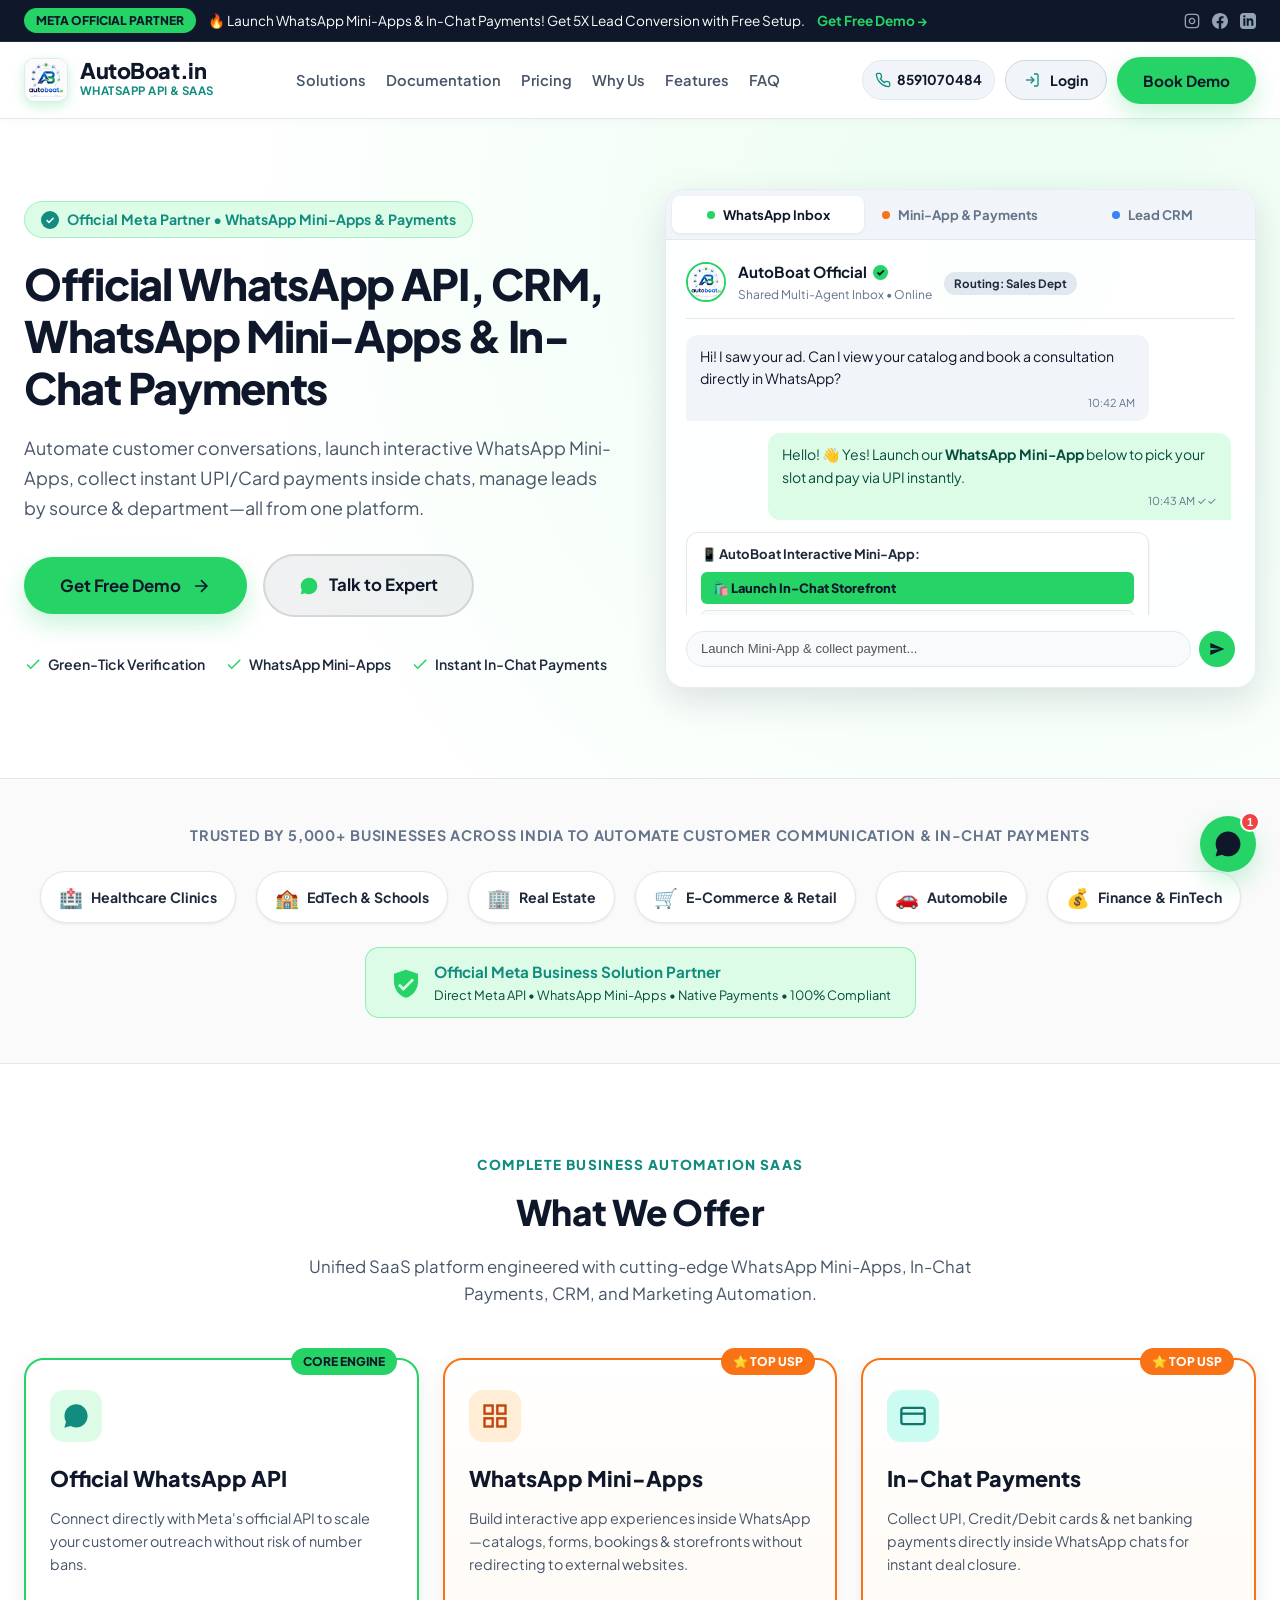
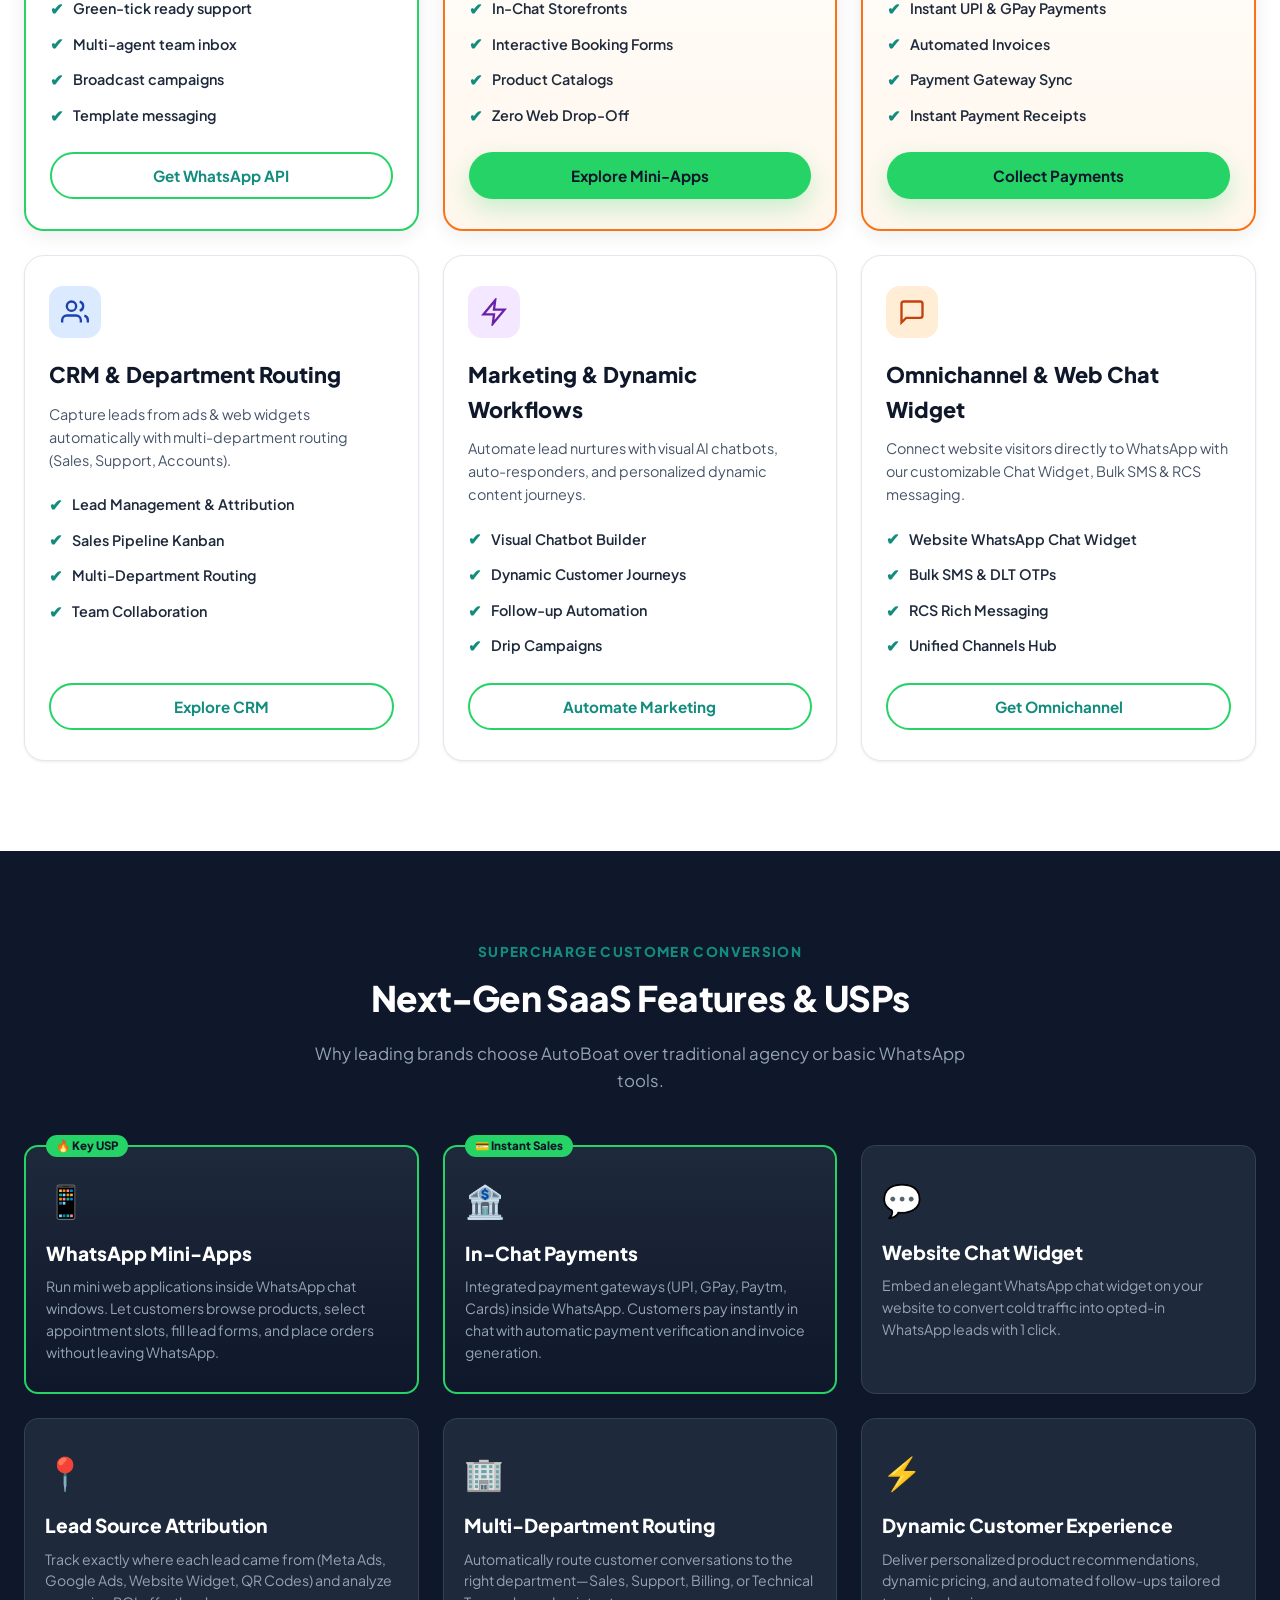
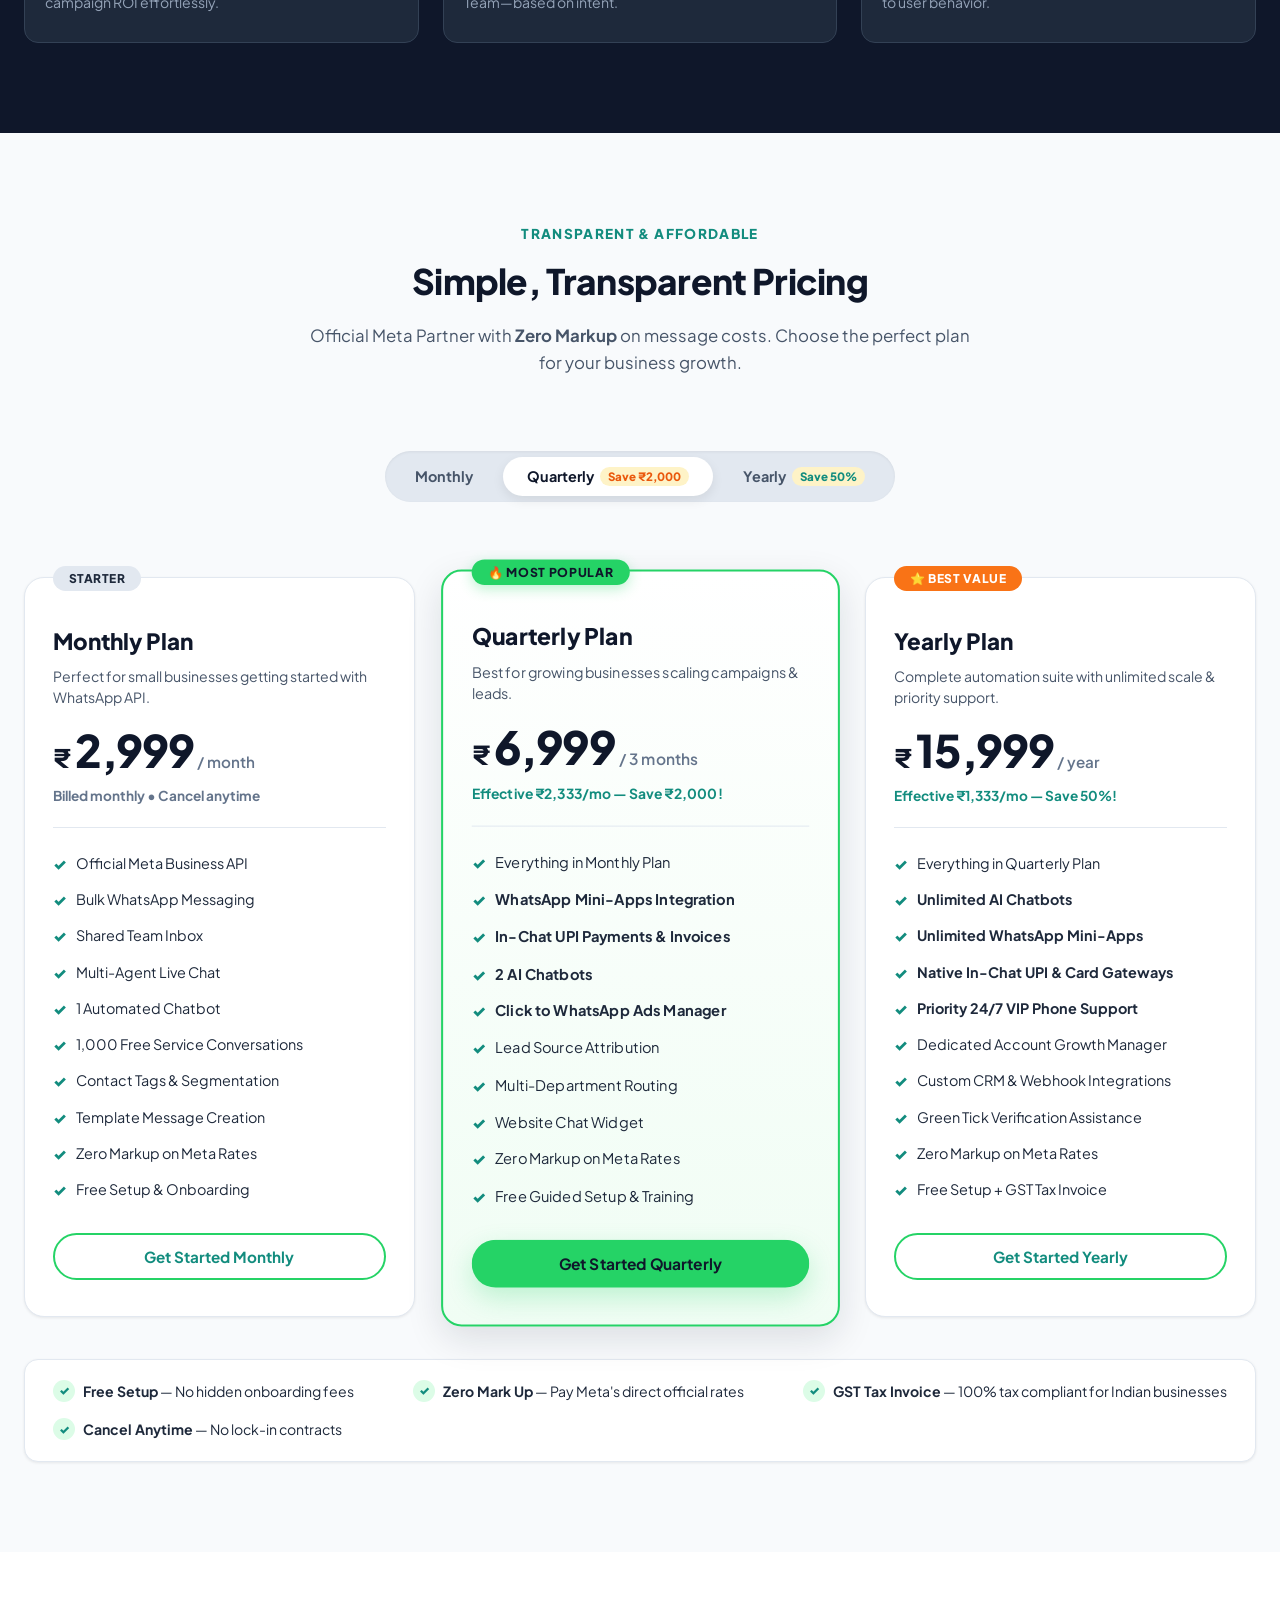
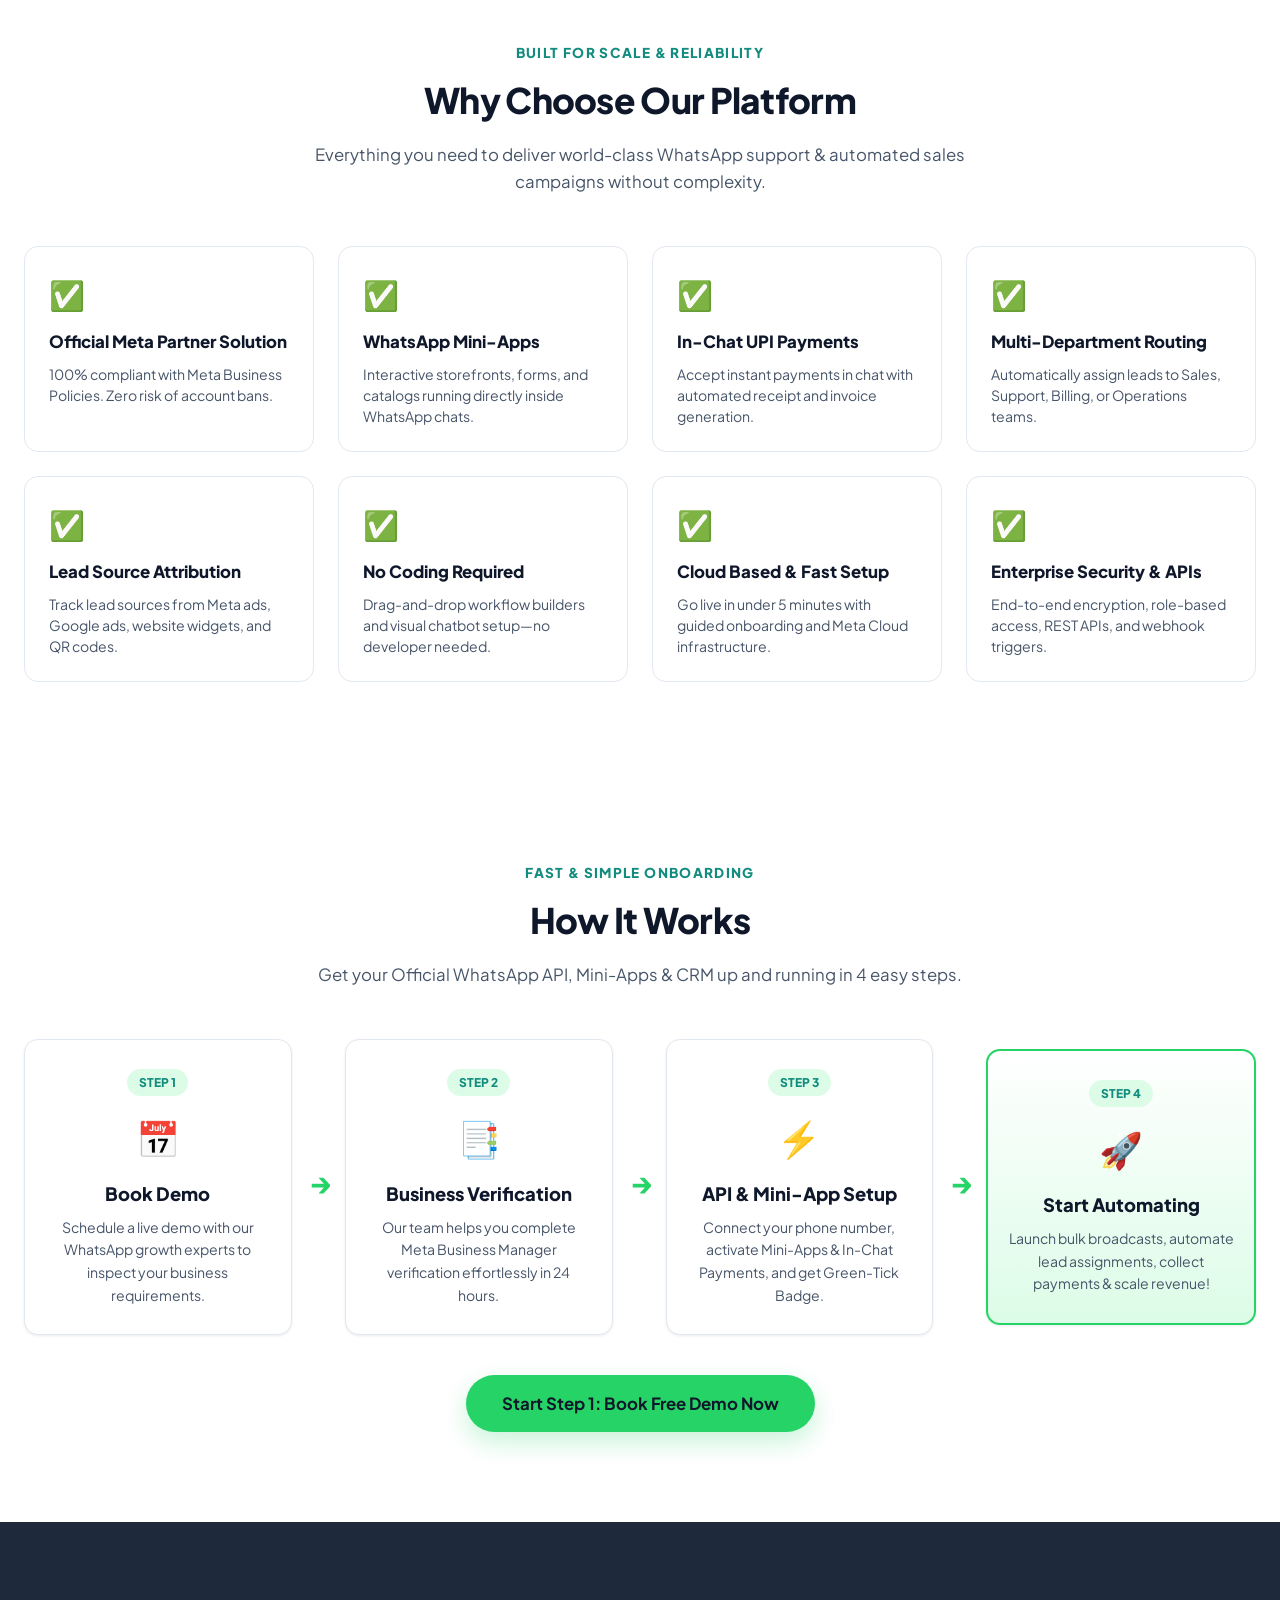
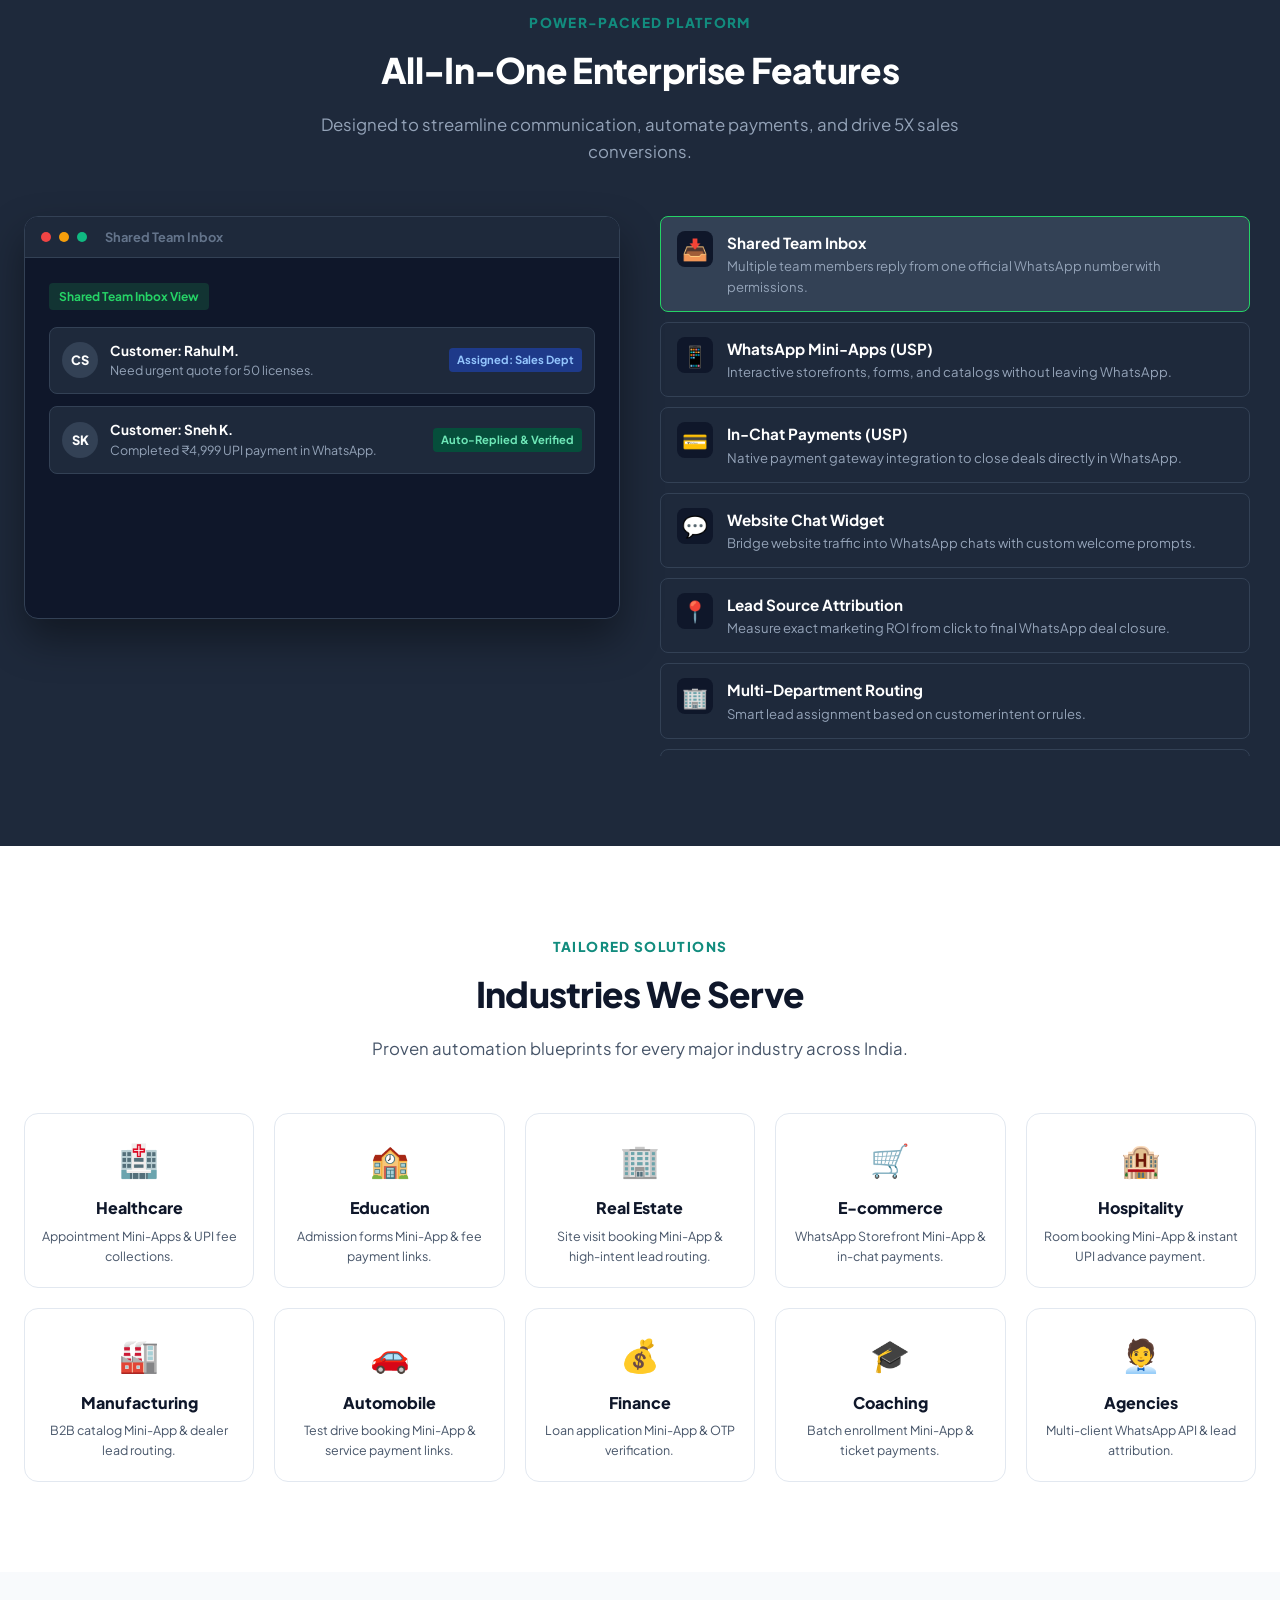
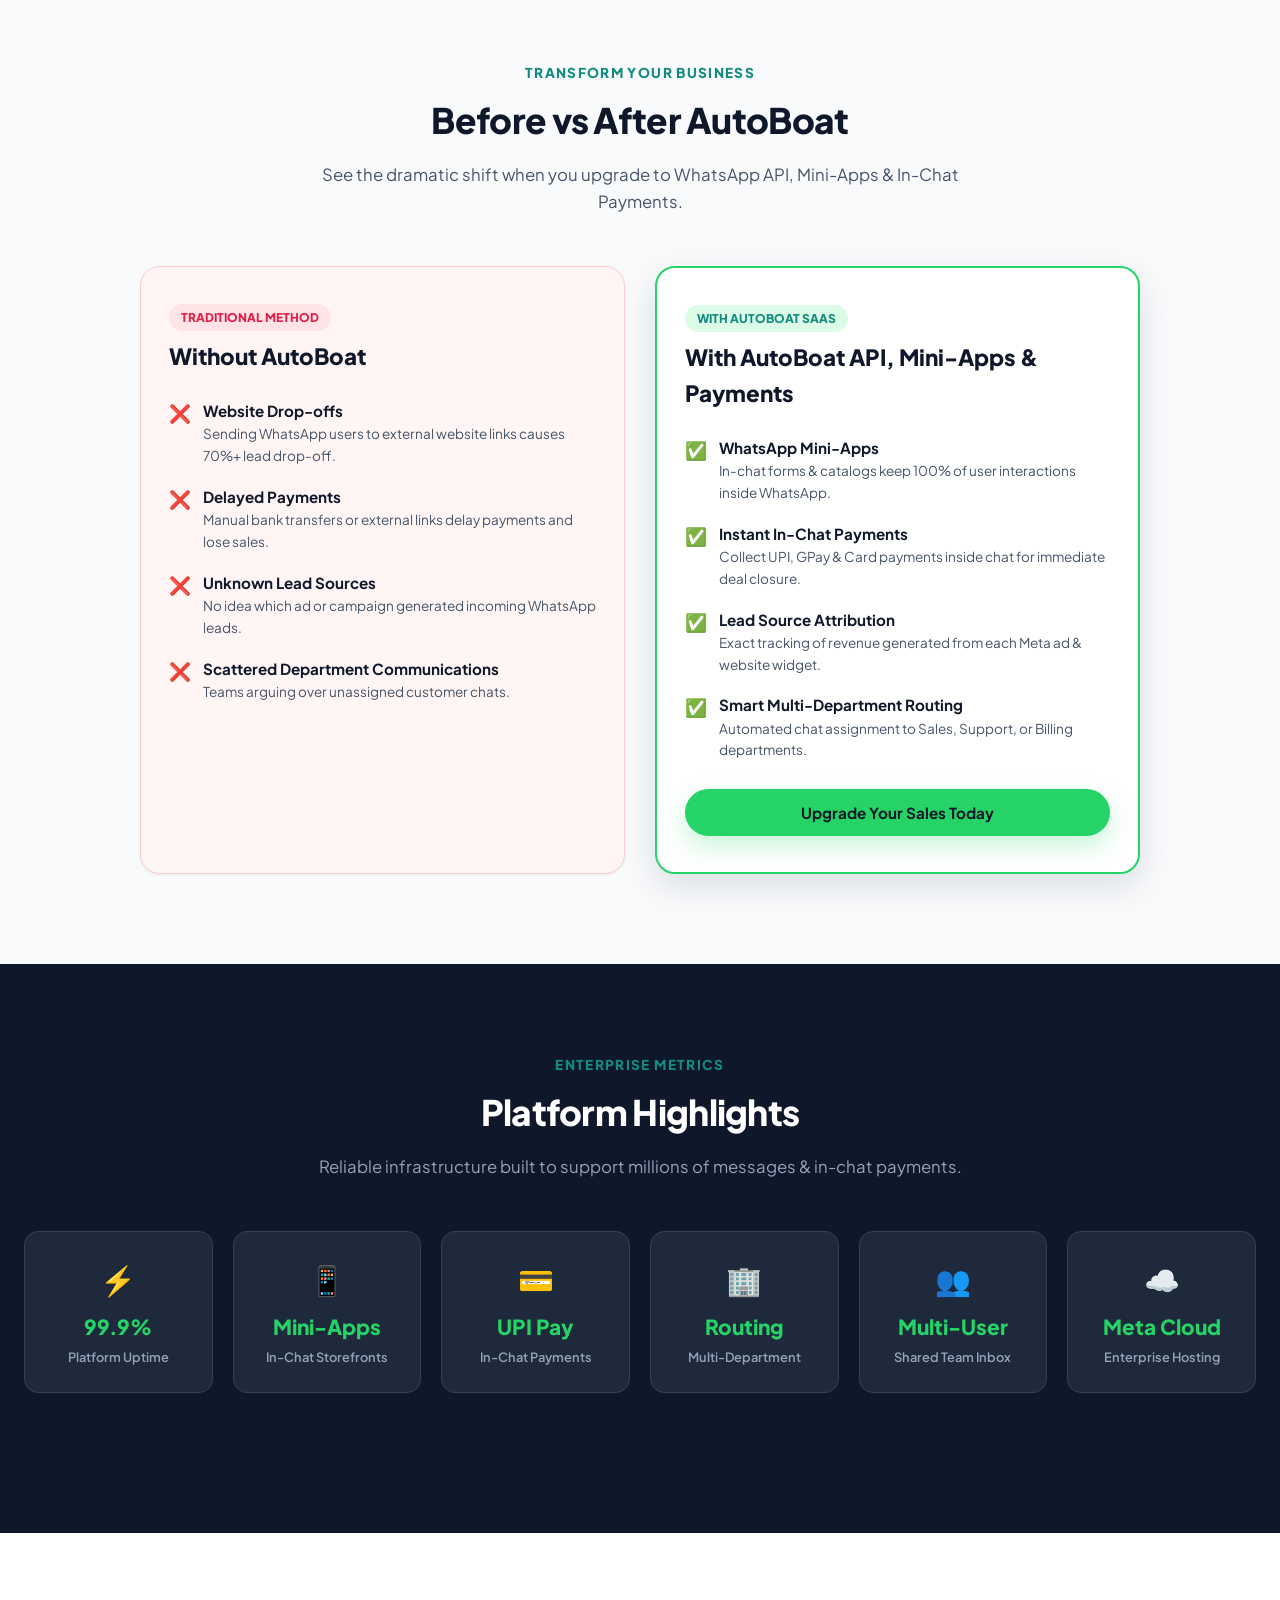
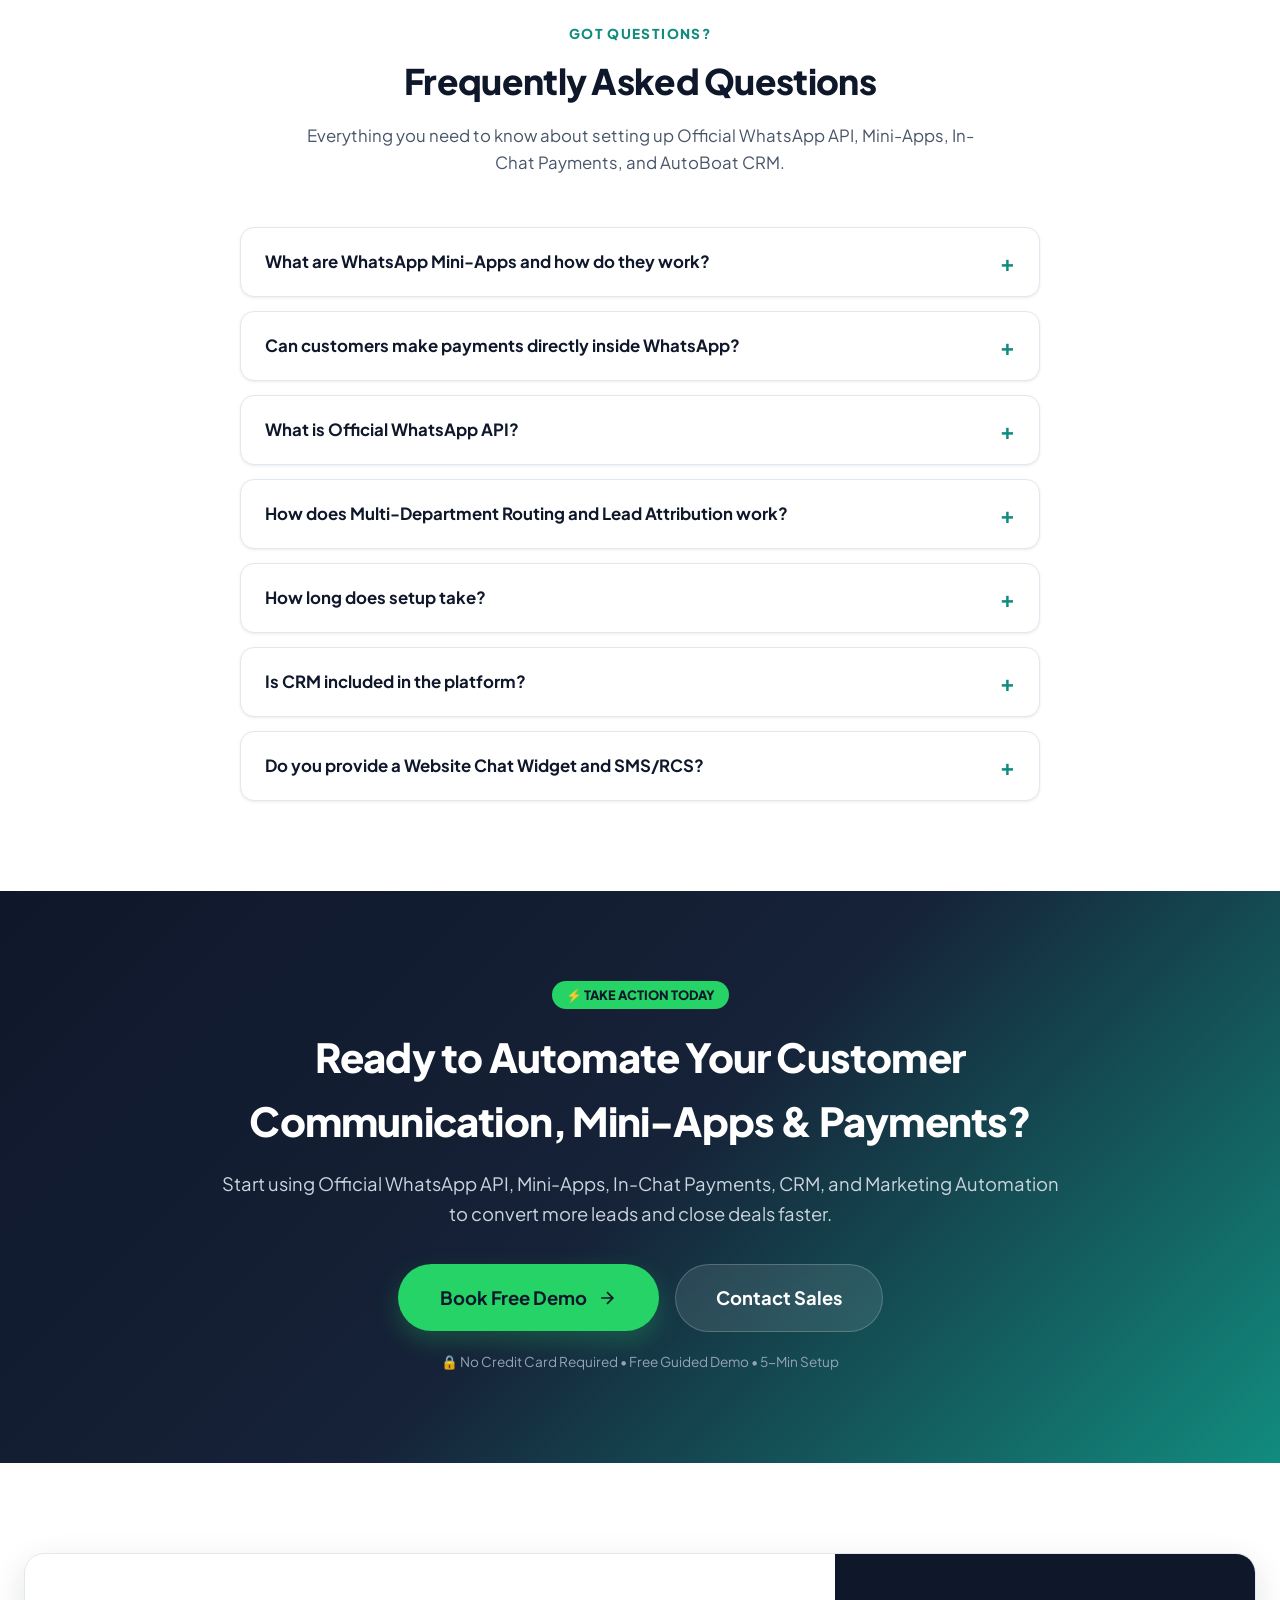
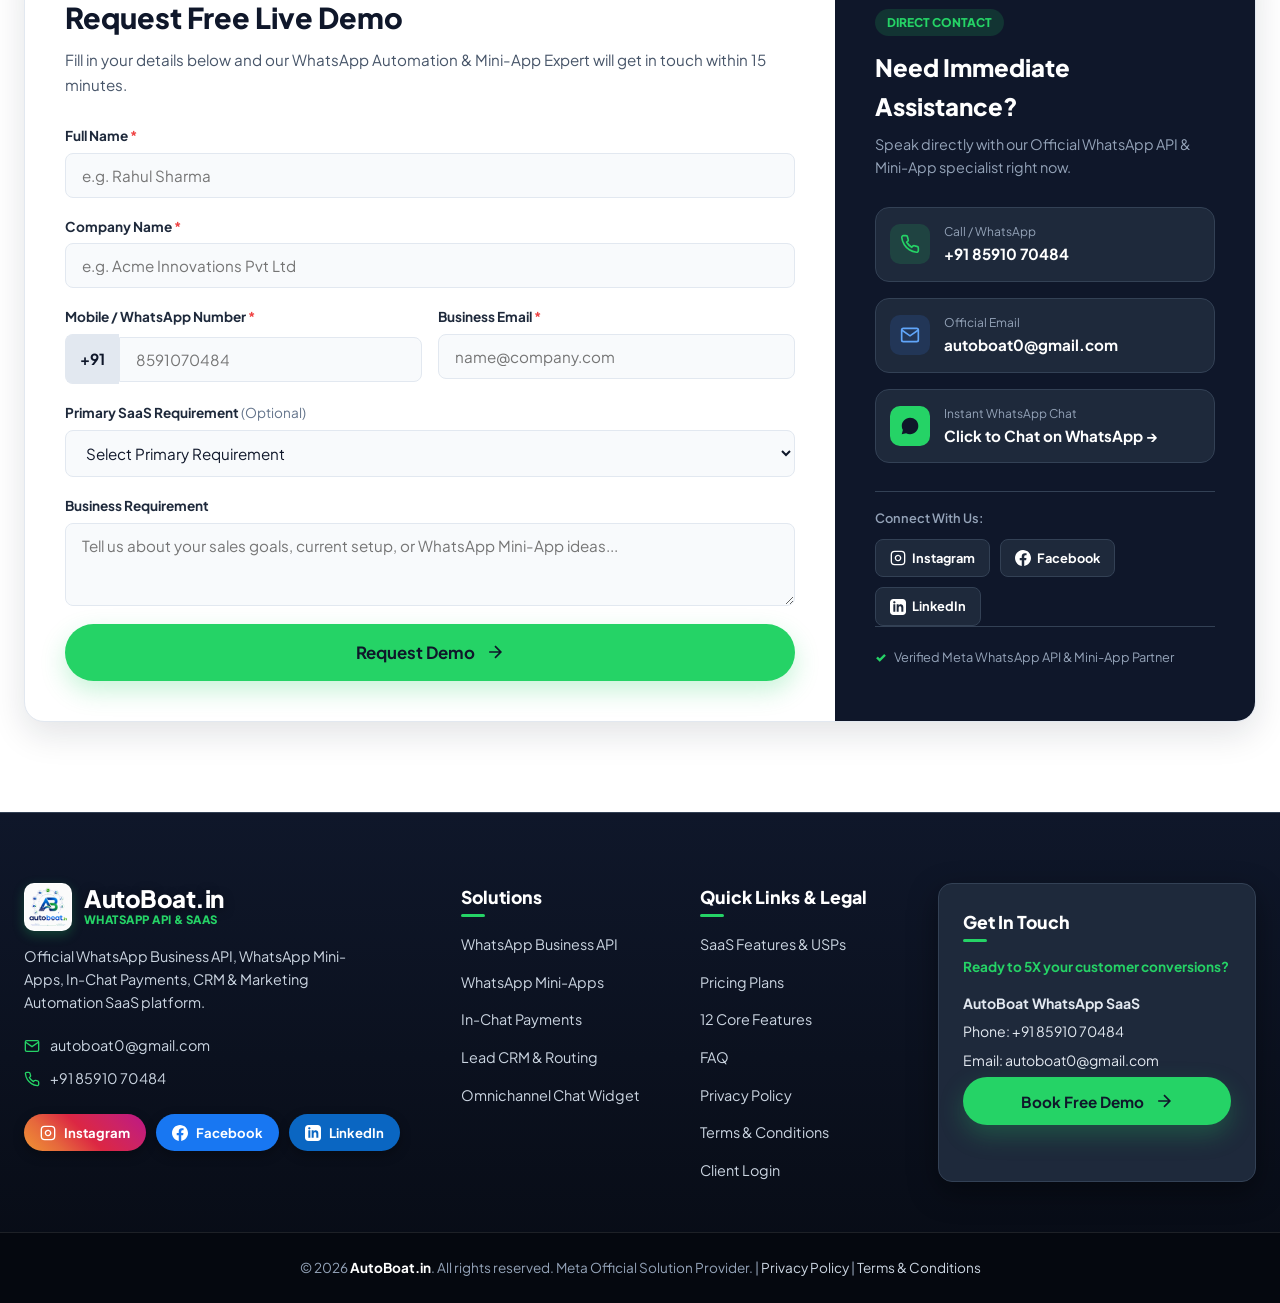
==== index.html @ e50100e5 "Add files via upload" ====
<!DOCTYPE html>
<html lang="en">
<head>
  <meta charset="UTF-8" />
  <meta name="viewport" content="width=device-width, initial-scale=1.0" />
  <title>AutoBoat.in - Official WhatsApp API, CRM, Mini-Apps & In-Chat Payments</title>
  <meta name="description" content="Automate customer conversations, launch WhatsApp Mini-Apps, collect in-chat payments, manage leads, and scale sales with Official WhatsApp Business API & CRM." />
  <link rel="icon" type="image/jpeg" href="autoboat-logo.jpg" />
  
  <!-- Google Fonts -->
  <link rel="preconnect" href="https://fonts.googleapis.com">
  <link rel="preconnect" href="https://fonts.gstatic.com" crossorigin>
  <link href="https://fonts.googleapis.com/css2?family=Plus+Jakarta+Sans:wght@400;500;600;700;800&family=Inter:wght@400;500;600;700&display=swap" rel="stylesheet">
  
  <!-- CSS Stylesheet -->
  <link rel="stylesheet" href="styles.css" />
</head>
<body>

  <!-- Top Announcement Bar -->
  <div class="announcement-bar">
    <div class="container announcement-content">
      <div class="announcement-left">
        <span class="badge-mini">Meta Official Partner</span>
        <p>🔥 Launch WhatsApp Mini-Apps & In-Chat Payments! Get 5X Lead Conversion with Free Setup.</p>
        <a href="#demo-form" class="announcement-link">Get Free Demo &rarr;</a>
      </div>
      <div class="announcement-socials">
        <a href="https://www.instagram.com/autoboat0" target="_blank" rel="noopener" aria-label="Instagram" class="top-social-link">
          <svg viewBox="0 0 24 24" fill="none" stroke="currentColor" stroke-width="2"><rect x="2" y="2" width="20" height="20" rx="5" ry="5"/><path d="M16 11.37A4 4 0 1 1 12.63 8 4 4 0 0 1 16 11.37z"/><line x1="17.5" y1="6.5" x2="17.51" y2="6.5"/></svg>
        </a>
        <a href="https://www.facebook.com/profile.php?id=61591389632653" target="_blank" rel="noopener" aria-label="Facebook" class="top-social-link">
          <svg viewBox="0 0 24 24" fill="currentColor"><path d="M24 12.073c0-6.627-5.373-12-12-12s-12 5.373-12 12c0 5.99 4.388 10.954 10.125 11.854v-8.385H7.078v-3.47h3.047V9.43c0-3.007 1.792-4.669 4.533-4.669 1.312 0 2.686.235 2.686.235v2.953H15.83c-1.491 0-1.956.925-1.956 1.874v2.25h3.328l-.532 3.47h-2.796v8.385C19.612 23.027 24 18.062 24 12.073z"/></svg>
        </a>
        <a href="https://www.linkedin.com/company/autoboat0" target="_blank" rel="noopener" aria-label="LinkedIn" class="top-social-link">
          <svg viewBox="0 0 24 24" fill="currentColor"><path d="M19 0h-14c-2.761 0-5 2.239-5 5v14c0 2.761 2.239 5 5 5h14c2.762 0 5-2.239 5-5v-14c0-2.761-2.238-5-5-5zm-11 19h-3v-11h3v11zm-1.5-12.268c-.966 0-1.75-.79-1.75-1.764s.784-1.764 1.75-1.764 1.75.79 1.75 1.764-.783 1.764-1.75 1.764zm13.5 12.268h-3v-5.604c0-3.368-4-3.113-4 0v5.604h-3v-11h3v1.765c1.396-2.586 7-2.777 7 2.476v6.759z"/></svg>
        </a>
      </div>
    </div>
  </div>

  <!-- Header / Navigation -->
  <header class="site-header" id="header">
    <div class="container header-container">
      <a href="#" class="logo-group">
        <img src="autoboat-logo.jpg" alt="AutoBoat Logo" class="brand-logo-img" />
        <div class="logo-text">
          <span class="brand-name">AutoBoat.in</span>
          <span class="brand-sub">WhatsApp API & SaaS</span>
        </div>
      </a>

      <!-- Updated Header Navigation Order: Solutions → Documentation → Pricing → Why Us → Features → FAQ -->
      <nav class="main-nav" id="mainNav">
        <ul class="nav-list">
          <li><a href="#offerings" class="nav-link">Solutions</a></li>
          <li><a href="https://helpdocumentation.gitbook.io/user" class="nav-link">Documentation</a></li>
          <li><a href="#pricing" class="nav-link">Pricing</a></li>
          <li><a href="#why-us" class="nav-link">Why Us</a></li>
          <li><a href="#features" class="nav-link">Features</a></li>
          <li><a href="#faq" class="nav-link">FAQ</a></li>
        </ul>
      </nav>

      <div class="header-actions">
        <a href="tel:8591070484" class="phone-link">
          <svg viewBox="0 0 24 24" fill="none" stroke="currentColor" stroke-width="2" class="icon-sm">
            <path d="M22 16.92v3a2 2 0 0 1-2.18 2 19.79 19.79 0 0 1-8.63-3.07 19.5 19.5 0 0 1-6-6 19.79 19.79 0 0 1-3.07-8.67A2 2 0 0 1 4.11 2h3a2 2 0 0 1 2 1.72 12.84 12.84 0 0 0 .7 2.81 2 2 0 0 1-.45 2.11L8.09 9.91a16 16 0 0 0 6 6l1.27-1.27a2 2 0 0 1 2.11-.45 12.84 12.84 0 0 0 2.81.7A2 2 0 0 1 22 16.92z"/>
          </svg>
          <span>8591070484</span>
        </a>
        
        <!-- LOGIN BUTTON REDIRECTING TO https://wa.autoboat.in/login -->
        <a href="https://wa.autoboat.in/login" target="_blank" rel="noopener" class="btn btn-secondary btn-sm nav-login-btn">
          <svg viewBox="0 0 24 24" fill="none" stroke="currentColor" stroke-width="2" class="icon-sm"><path d="M15 3h4a2 2 0 0 1 2 2v14a2 2 0 0 1-2 2h-4"/><polyline points="10 17 15 12 10 7"/><line x1="15" y1="12" x2="3" y2="12"/></svg>
          <span>Login</span>
        </a>

        <button class="btn btn-primary open-demo-modal">Book Demo</button>
        
        <button class="mobile-menu-btn" id="mobileMenuBtn" aria-label="Toggle Navigation">
          <span></span><span></span><span></span>
        </button>
      </div>
    </div>
  </header>

  <main>
    <!-- SECTION 1: HERO SECTION -->
    <section class="hero-section" id="hero">
      <div class="container hero-container">
        <div class="hero-content">
          <div class="hero-partner-badge">
            <span class="meta-icon">✓</span> Official Meta Partner • WhatsApp Mini-Apps & Payments
          </div>
          <h1 class="hero-headline">
            Official WhatsApp API, CRM, WhatsApp Mini-Apps & In-Chat Payments
          </h1>
          <p class="hero-subheadline">
            Automate customer conversations, launch interactive WhatsApp Mini-Apps, collect instant UPI/Card payments inside chats, manage leads by source & department—all from one platform.
          </p>

          <div class="hero-cta-group">
            <button class="btn btn-primary btn-lg open-demo-modal">
              <span>Get Free Demo</span>
              <svg viewBox="0 0 24 24" fill="none" stroke="currentColor" stroke-width="2" class="btn-arrow"><path d="M5 12h14M12 5l7 7-7 7"/></svg>
            </button>
            <a href="https://wa.me/918591070484?text=Hi%20AutoBoat,%20I%20want%20to%20see%20a%20demo%20of%20WhatsApp%20Mini-Apps%20%26%20Payments." target="_blank" rel="noopener" class="btn btn-secondary btn-lg">
              <svg viewBox="0 0 24 24" fill="currentColor" class="whatsapp-btn-icon"><path d="M12.04 2c-5.46 0-9.91 4.45-9.91 9.91 0 1.75.46 3.45 1.32 4.95L2.05 22l5.25-1.38c1.45.79 3.08 1.21 4.74 1.21 5.46 0 9.91-4.45 9.91-9.91 0-2.65-1.03-5.14-2.9-7.01A9.84 9.84 0 0 0 12.04 2z"/></svg>
              <span>Talk to Expert</span>
            </a>
          </div>

          <div class="hero-trust-highlights">
            <div class="trust-pill">
              <svg viewBox="0 0 24 24" class="check-icon"><path fill="currentColor" d="M9 16.17L4.83 12l-1.42 1.41L9 19 21 7l-1.41-1.41z"/></svg>
              <span>Green-Tick Verification</span>
            </div>
            <div class="trust-pill">
              <svg viewBox="0 0 24 24" class="check-icon"><path fill="currentColor" d="M9 16.17L4.83 12l-1.42 1.41L9 19 21 7l-1.41-1.41z"/></svg>
              <span>WhatsApp Mini-Apps</span>
            </div>
            <div class="trust-pill">
              <svg viewBox="0 0 24 24" class="check-icon"><path fill="currentColor" d="M9 16.17L4.83 12l-1.42 1.41L9 19 21 7l-1.41-1.41z"/></svg>
              <span>Instant In-Chat Payments</span>
            </div>
          </div>
        </div>

        <!-- Hero Right Side Showcase -->
        <div class="hero-showcase">
          <div class="showcase-card glass-panel">
            <div class="showcase-tabs">
              <button class="showcase-tab active" data-tab="tab-whatsapp">
                <span class="tab-dot green"></span> WhatsApp Inbox
              </button>
              <button class="showcase-tab" data-tab="tab-miniapp">
                <span class="tab-dot orange"></span> Mini-App & Payments
              </button>
              <button class="showcase-tab" data-tab="tab-crm">
                <span class="tab-dot blue"></span> Lead CRM
              </button>
            </div>

            <div class="tab-content active" id="tab-whatsapp">
              <div class="mockup-chat-header">
                <img src="autoboat-logo.jpg" alt="AutoBoat Logo" class="chat-avatar-img" />
                <div class="chat-info">
                  <div class="chat-name">
                    AutoBoat Official
                    <span class="green-tick-badge" title="Official Verified Account">✓</span>
                  </div>
                  <div class="chat-sub">Shared Multi-Agent Inbox • Online</div>
                </div>
                <div class="chat-header-actions">
                  <span class="badge-agent">Routing: Sales Dept</span>
                </div>
              </div>

              <div class="mockup-chat-body">
                <div class="chat-msg msg-received">
                  <div class="msg-text">Hi! I saw your ad. Can I view your catalog and book a consultation directly in WhatsApp?</div>
                  <span class="msg-time">10:42 AM</span>
                </div>

                <div class="chat-msg msg-sent">
                  <div class="msg-text">Hello! 👋 Yes! Launch our <strong>WhatsApp Mini-App</strong> below to pick your slot and pay via UPI instantly.</div>
                  <span class="msg-time">10:43 AM ✓✓</span>
                </div>

                <div class="chat-msg msg-interactive">
                  <div class="interactive-title">📱 AutoBoat Interactive Mini-App:</div>
                  <div class="interactive-buttons">
                    <span class="i-btn highlight-btn">🛍️ Launch In-Chat Storefront</span>
                    <span class="i-btn">💳 Pay ₹499 via UPI / GPay</span>
                    <span class="i-btn">📊 Lead Source: Meta Ad #204</span>
                  </div>
                </div>

                <div class="chat-msg msg-sent auto-response">
                  <div class="msg-text">⚡ <em>Payment Verified!</em> Invoice generated & Lead routed to Sales Department.</div>
                  <span class="msg-time">10:43 AM ✓✓</span>
                </div>
              </div>

              <div class="mockup-chat-footer">
                <input type="text" placeholder="Type a message or trigger mini-app..." disabled value="Launch Mini-App & collect payment..." />
                <button class="chat-send-btn">
                  <svg viewBox="0 0 24 24" fill="currentColor"><path d="M2.01 21L23 12 2.01 3 2 10l15 2-15 2z"/></svg>
                </button>
              </div>
            </div>

            <div class="tab-content" id="tab-miniapp">
              <div class="mockup-miniapp-header">
                <div class="b-title">📱 WhatsApp Mini-Apps & In-Chat Commerce</div>
                <span class="b-status active-pulse">Zero Friction</span>
              </div>
              <div class="miniapp-screen-mock">
                <div class="miniapp-top-bar">
                  <span>🛍️ AutoBoat Storefront Mini-App</span>
                  <span class="close-x">✕</span>
                </div>
                <div class="miniapp-card-item">
                  <div class="mini-prod-info">
                    <strong>Enterprise WhatsApp API Setup</strong>
                    <p>Green-Tick + 5 Multi-Agent Licenses</p>
                  </div>
                  <span class="mini-price">₹4,999</span>
                </div>
                <div class="payment-method-selector">
                  <div class="pay-option active">
                    <span>⚡ UPI / GPay / PhonePe</span>
                    <span class="tick">✓</span>
                  </div>
                  <div class="pay-option">
                    <span>💳 Credit / Debit Card</span>
                  </div>
                </div>
                <button class="btn btn-primary btn-block btn-sm" style="margin-top:10px;">Pay ₹4,999 Inside WhatsApp &rarr;</button>
              </div>
            </div>

            <div class="tab-content" id="tab-crm">
              <div class="mockup-crm-header">
                <div class="crm-title">Sales CRM & Department Routing</div>
                <span class="crm-stat">Source Attribution: 100% Active</span>
              </div>
              <div class="crm-columns">
                <div class="crm-col">
                  <div class="crm-col-header">Sales Dept <span class="count">14</span></div>
                  <div class="crm-card">
                    <div class="lead-name">Vikram Malhotra</div>
                    <div class="lead-source">Source: Instagram Meta Ad</div>
                    <div class="lead-value">₹2,50,000</div>
                    <span class="lead-tag green">Paid via Mini-App</span>
                  </div>
                </div>

                <div class="crm-col">
                  <div class="crm-col-header">Support Dept <span class="count">8</span></div>
                  <div class="crm-card highlight-card">
                    <div class="lead-name">Anand Tech Solutions</div>
                    <div class="lead-source">Source: Web Chat Widget</div>
                    <div class="lead-value">₹5,00,000</div>
                    <span class="lead-tag purple">Routed to Tech Support</span>
                  </div>
                </div>

                <div class="crm-col">
                  <div class="crm-col-header">Closed Deals <span class="count">42</span></div>
                  <div class="crm-card win-card">
                    <div class="lead-name">Apex Healthcare</div>
                    <div class="lead-source">Source: WhatsApp Mini-App</div>
                    <div class="lead-value">₹8,50,000</div>
                    <span class="lead-tag success">UPI Confirmed</span>
                  </div>
                </div>
              </div>
            </div>
          </div>
        </div>
      </div>
    </section>

    <!-- SECTION 2: TRUSTED BY -->
    <section class="trusted-section">
      <div class="container">
        <p class="trusted-headline">Trusted by 5,000+ businesses across India to automate customer communication & in-chat payments</p>
        
        <div class="trusted-logos-grid">
          <div class="trusted-item"><span class="trusted-icon">🏥</span><span class="trusted-name">Healthcare Clinics</span></div>
          <div class="trusted-item"><span class="trusted-icon">🏫</span><span class="trusted-name">EdTech & Schools</span></div>
          <div class="trusted-item"><span class="trusted-icon">🏢</span><span class="trusted-name">Real Estate</span></div>
          <div class="trusted-item"><span class="trusted-icon">🛒</span><span class="trusted-name">E-Commerce & Retail</span></div>
          <div class="trusted-item"><span class="trusted-icon">🚗</span><span class="trusted-name">Automobile</span></div>
          <div class="trusted-item"><span class="trusted-icon">💰</span><span class="trusted-name">Finance & FinTech</span></div>
        </div>

        <div class="trusted-meta-banner">
          <div class="meta-seal">
            <svg viewBox="0 0 24 24" class="svg-seal"><path fill="#25D366" d="M12 2L3 5v6c0 5.55 3.84 10.74 9 12 5.16-1.26 9-6.45 9-12V5l-9-3zm-2 16l-4-4 1.41-1.41L10 15.17l6.59-6.59L18 10l-8 8z"/></svg>
            <div>
              <strong>Official Meta Business Solution Partner</strong>
              <p>Direct Meta API • WhatsApp Mini-Apps • Native Payments • 100% Compliant</p>
            </div>
          </div>
        </div>
      </div>
    </section>

    <!-- SECTION 3: WHAT WE OFFER -->
    <section class="offerings-section section-padding" id="offerings">
      <div class="container">
        <div class="section-header text-center">
          <span class="section-subtitle">Complete Business Automation SaaS</span>
          <h2 class="section-title">What We Offer</h2>
          <p class="section-desc">Unified SaaS platform engineered with cutting-edge WhatsApp Mini-Apps, In-Chat Payments, CRM, and Marketing Automation.</p>
        </div>

        <div class="offerings-grid">
          <div class="offer-card offer-featured">
            <div class="offer-badge">Core Engine</div>
            <div class="offer-icon-wrapper green-bg">
              <svg viewBox="0 0 24 24" fill="currentColor" class="card-svg"><path d="M12.04 2c-5.46 0-9.91 4.45-9.91 9.91 0 1.75.46 3.45 1.32 4.95L2.05 22l5.25-1.38c1.45.79 3.08 1.21 4.74 1.21 5.46 0 9.91-4.45 9.91-9.91 0-2.65-1.03-5.14-2.9-7.01A9.84 9.84 0 0 0 12.04 2z"/></svg>
            </div>
            <h3 class="offer-title">Official WhatsApp API</h3>
            <p class="offer-summary">Connect directly with Meta's official API to scale your customer outreach without risk of number bans.</p>
            <ul class="offer-list">
              <li><span class="check-mark">✔</span> Green-tick ready support</li>
              <li><span class="check-mark">✔</span> Multi-agent team inbox</li>
              <li><span class="check-mark">✔</span> Broadcast campaigns</li>
              <li><span class="check-mark">✔</span> Template messaging</li>
            </ul>
            <button class="btn btn-outline full-width open-demo-modal">Get WhatsApp API</button>
          </div>

          <div class="offer-card offer-featured-usp">
            <div class="offer-badge star-badge">⭐ Top USP</div>
            <div class="offer-icon-wrapper orange-bg">
              <svg viewBox="0 0 24 24" fill="none" stroke="currentColor" stroke-width="2" class="card-svg"><rect x="3" y="3" width="7" height="7"/><rect x="14" y="3" width="7" height="7"/><rect x="14" y="14" width="7" height="7"/><rect x="3" y="14" width="7" height="7"/></svg>
            </div>
            <h3 class="offer-title">WhatsApp Mini-Apps</h3>
            <p class="offer-summary">Build interactive app experiences inside WhatsApp—catalogs, forms, bookings & storefronts without redirecting to external websites.</p>
            <ul class="offer-list">
              <li><span class="check-mark">✔</span> In-Chat Storefronts</li>
              <li><span class="check-mark">✔</span> Interactive Booking Forms</li>
              <li><span class="check-mark">✔</span> Product Catalogs</li>
              <li><span class="check-mark">✔</span> Zero Web Drop-Off</li>
            </ul>
            <button class="btn btn-primary full-width open-demo-modal">Explore Mini-Apps</button>
          </div>

          <div class="offer-card offer-featured-usp">
            <div class="offer-badge star-badge">⭐ Top USP</div>
            <div class="offer-icon-wrapper teal-bg">
              <svg viewBox="0 0 24 24" fill="none" stroke="currentColor" stroke-width="2" class="card-svg"><rect x="2" y="5" width="20" height="14" rx="2"/><line x1="2" y1="10" x2="22" y2="10"/></svg>
            </div>
            <h3 class="offer-title">In-Chat Payments</h3>
            <p class="offer-summary">Collect UPI, Credit/Debit cards & net banking payments directly inside WhatsApp chats for instant deal closure.</p>
            <ul class="offer-list">
              <li><span class="check-mark">✔</span> Instant UPI & GPay Payments</li>
              <li><span class="check-mark">✔</span> Automated Invoices</li>
              <li><span class="check-mark">✔</span> Payment Gateway Sync</li>
              <li><span class="check-mark">✔</span> Instant Payment Receipts</li>
            </ul>
            <button class="btn btn-primary full-width open-demo-modal">Collect Payments</button>
          </div>

          <div class="offer-card">
            <div class="offer-icon-wrapper blue-bg">
              <svg viewBox="0 0 24 24" fill="none" stroke="currentColor" stroke-width="2" class="card-svg"><path d="M17 21v-2a4 4 0 0 0-4-4H5a4 4 0 0 0-4 4v2"/><circle cx="9" cy="7" r="4"/><path d="M23 21v-2a4 4 0 0 0-3-3.87"/><path d="M16 3.13a4 4 0 0 1 0 7.75"/></svg>
            </div>
            <h3 class="offer-title">CRM & Department Routing</h3>
            <p class="offer-summary">Capture leads from ads & web widgets automatically with multi-department routing (Sales, Support, Accounts).</p>
            <ul class="offer-list">
              <li><span class="check-mark">✔</span> Lead Management & Attribution</li>
              <li><span class="check-mark">✔</span> Sales Pipeline Kanban</li>
              <li><span class="check-mark">✔</span> Multi-Department Routing</li>
              <li><span class="check-mark">✔</span> Team Collaboration</li>
            </ul>
            <button class="btn btn-outline full-width open-demo-modal">Explore CRM</button>
          </div>

          <div class="offer-card">
            <div class="offer-icon-wrapper purple-bg">
              <svg viewBox="0 0 24 24" fill="none" stroke="currentColor" stroke-width="2" class="card-svg"><path d="M13 2L3 14h9l-1 8 10-12h-9l1-8z"/></svg>
            </div>
            <h3 class="offer-title">Marketing & Dynamic Workflows</h3>
            <p class="offer-summary">Automate lead nurtures with visual AI chatbots, auto-responders, and personalized dynamic content journeys.</p>
            <ul class="offer-list">
              <li><span class="check-mark">✔</span> Visual Chatbot Builder</li>
              <li><span class="check-mark">✔</span> Dynamic Customer Journeys</li>
              <li><span class="check-mark">✔</span> Follow-up Automation</li>
              <li><span class="check-mark">✔</span> Drip Campaigns</li>
            </ul>
            <button class="btn btn-outline full-width open-demo-modal">Automate Marketing</button>
          </div>

          <div class="offer-card">
            <div class="offer-icon-wrapper orange-bg">
              <svg viewBox="0 0 24 24" fill="none" stroke="currentColor" stroke-width="2" class="card-svg"><path d="M21 15a2 2 0 0 1-2 2H7l-4 4V5a2 2 0 0 1 2-2h14a2 2 0 0 1 2 2z"/></svg>
            </div>
            <h3 class="offer-title">Omnichannel & Web Chat Widget</h3>
            <p class="offer-summary">Connect website visitors directly to WhatsApp with our customizable Chat Widget, Bulk SMS & RCS messaging.</p>
            <ul class="offer-list">
              <li><span class="check-mark">✔</span> Website WhatsApp Chat Widget</li>
              <li><span class="check-mark">✔</span> Bulk SMS & DLT OTPs</li>
              <li><span class="check-mark">✔</span> RCS Rich Messaging</li>
              <li><span class="check-mark">✔</span> Unified Channels Hub</li>
            </ul>
            <button class="btn btn-outline full-width open-demo-modal">Get Omnichannel</button>
          </div>
        </div>
      </div>
    </section>

    <!-- SAAS MENU FEATURES SHOWCASE -->
    <section class="saas-features-highlight section-padding bg-navy text-white" id="mini-apps">
      <div class="container">
        <div class="section-header text-center">
          <span class="section-subtitle text-green">Supercharge Customer Conversion</span>
          <h2 class="section-title text-white">Next-Gen SaaS Features & USPs</h2>
          <p class="section-desc text-muted">Why leading brands choose AutoBoat over traditional agency or basic WhatsApp tools.</p>
        </div>

        <div class="saas-usp-grid">
          <div class="usp-box highlight-border">
            <div class="usp-badge-pill">🔥 Key USP</div>
            <div class="usp-icon-wrap">📱</div>
            <h3>WhatsApp Mini-Apps</h3>
            <p>Run mini web applications inside WhatsApp chat windows. Let customers browse products, select appointment slots, fill lead forms, and place orders without leaving WhatsApp.</p>
          </div>

          <div class="usp-box highlight-border">
            <div class="usp-badge-pill">💳 Instant Sales</div>
            <div class="usp-icon-wrap">🏦</div>
            <h3>In-Chat Payments</h3>
            <p>Integrated payment gateways (UPI, GPay, Paytm, Cards) inside WhatsApp. Customers pay instantly in chat with automatic payment verification and invoice generation.</p>
          </div>

          <div class="usp-box">
            <div class="usp-icon-wrap">💬</div>
            <h3>Website Chat Widget</h3>
            <p>Embed an elegant WhatsApp chat widget on your website to convert cold traffic into opted-in WhatsApp leads with 1 click.</p>
          </div>

          <div class="usp-box">
            <div class="usp-icon-wrap">📍</div>
            <h3>Lead Source Attribution</h3>
            <p>Track exactly where each lead came from (Meta Ads, Google Ads, Website Widget, QR Codes) and analyze campaign ROI effortlessly.</p>
          </div>

          <div class="usp-box">
            <div class="usp-icon-wrap">🏢</div>
            <h3>Multi-Department Routing</h3>
            <p>Automatically route customer conversations to the right department—Sales, Support, Billing, or Technical Team—based on intent.</p>
          </div>

          <div class="usp-box">
            <div class="usp-icon-wrap">⚡</div>
            <h3>Dynamic Customer Experience</h3>
            <p>Deliver personalized product recommendations, dynamic pricing, and automated follow-ups tailored to user behavior.</p>
          </div>
        </div>
      </div>
    </section>

    <!-- PRICING SECTION WITH PROPER VISUAL SPACING -->
    <section class="pricing-section section-padding bg-light" id="pricing">
      <div class="container">
        <div class="section-header text-center pricing-header">
          <span class="section-subtitle">Transparent & Affordable</span>
          <h2 class="section-title">Simple, Transparent Pricing</h2>
          <p class="section-desc">Official Meta Partner with <strong>Zero Markup</strong> on message costs. Choose the perfect plan for your business growth.</p>
          
          <!-- Pricing Duration Switcher -->
          <div class="pricing-switcher-tabs">
            <button class="price-tab-btn" data-period="monthly">Monthly</button>
            <button class="price-tab-btn active" data-period="quarterly">Quarterly <span class="tab-badge text-orange">Save ₹2,000</span></button>
            <button class="price-tab-btn" data-period="yearly">Yearly <span class="tab-badge text-green">Save 50%</span></button>
          </div>
        </div>

        <div class="pricing-cards-grid">
          <!-- Monthly Plan -->
          <div class="price-card">
            <div class="price-badge-wrap"><span class="price-badge badge-starter">Starter</span></div>
            <h3 class="price-plan-name">Monthly Plan</h3>
            <p class="price-sub">Perfect for small businesses getting started with WhatsApp API.</p>
            <div class="price-amount-row">
              <span class="price-currency">₹</span>
              <span class="price-amount">2,999</span>
              <span class="price-period">/ month</span>
            </div>
            <p class="price-save-note">Billed monthly • Cancel anytime</p>
            <div class="price-divider"></div>
            <ul class="price-features-list">
              <li><span class="chk-icon">✓</span> Official Meta Business API</li>
              <li><span class="chk-icon">✓</span> Bulk WhatsApp Messaging</li>
              <li><span class="chk-icon">✓</span> Shared Team Inbox</li>
              <li><span class="chk-icon">✓</span> Multi-Agent Live Chat</li>
              <li><span class="chk-icon">✓</span> 1 Automated Chatbot</li>
              <li><span class="chk-icon">✓</span> 1,000 Free Service Conversations</li>
              <li><span class="chk-icon">✓</span> Contact Tags & Segmentation</li>
              <li><span class="chk-icon">✓</span> Template Message Creation</li>
              <li><span class="chk-icon">✓</span> Zero Markup on Meta Rates</li>
              <li><span class="chk-icon">✓</span> Free Setup & Onboarding</li>
            </ul>
            <button class="btn btn-outline full-width open-demo-modal">Get Started Monthly</button>
          </div>

          <!-- Quarterly Plan (Featured) -->
          <div class="price-card price-featured">
            <div class="price-badge-wrap"><span class="price-badge badge-popular">🔥 Most Popular</span></div>
            <h3 class="price-plan-name">Quarterly Plan</h3>
            <p class="price-sub">Best for growing businesses scaling campaigns & leads.</p>
            <div class="price-amount-row">
              <span class="price-currency">₹</span>
              <span class="price-amount">6,999</span>
              <span class="price-period">/ 3 months</span>
            </div>
            <p class="price-save-note text-green">Effective ₹2,333/mo — Save ₹2,000!</p>
            <div class="price-divider"></div>
            <ul class="price-features-list">
              <li><span class="chk-icon">✓</span> Everything in Monthly Plan</li>
              <li><span class="chk-icon">✓</span> <strong>WhatsApp Mini-Apps Integration</strong></li>
              <li><span class="chk-icon">✓</span> <strong>In-Chat UPI Payments & Invoices</strong></li>
              <li><span class="chk-icon">✓</span> <strong>2 AI Chatbots</strong></li>
              <li><span class="chk-icon">✓</span> <strong>Click to WhatsApp Ads Manager</strong></li>
              <li><span class="chk-icon">✓</span> Lead Source Attribution</li>
              <li><span class="chk-icon">✓</span> Multi-Department Routing</li>
              <li><span class="chk-icon">✓</span> Website Chat Widget</li>
              <li><span class="chk-icon">✓</span> Zero Markup on Meta Rates</li>
              <li><span class="chk-icon">✓</span> Free Guided Setup & Training</li>
            </ul>
            <button class="btn btn-primary full-width open-demo-modal">Get Started Quarterly</button>
          </div>

          <!-- Yearly Plan -->
          <div class="price-card">
            <div class="price-badge-wrap"><span class="price-badge badge-value">⭐ Best Value</span></div>
            <h3 class="price-plan-name">Yearly Plan</h3>
            <p class="price-sub">Complete automation suite with unlimited scale & priority support.</p>
            <div class="price-amount-row">
              <span class="price-currency">₹</span>
              <span class="price-amount">15,999</span>
              <span class="price-period">/ year</span>
            </div>
            <p class="price-save-note text-green">Effective ₹1,333/mo — Save 50%!</p>
            <div class="price-divider"></div>
            <ul class="price-features-list">
              <li><span class="chk-icon">✓</span> Everything in Quarterly Plan</li>
              <li><span class="chk-icon">✓</span> <strong>Unlimited AI Chatbots</strong></li>
              <li><span class="chk-icon">✓</span> <strong>Unlimited WhatsApp Mini-Apps</strong></li>
              <li><span class="chk-icon">✓</span> <strong>Native In-Chat UPI & Card Gateways</strong></li>
              <li><span class="chk-icon">✓</span> <strong>Priority 24/7 VIP Phone Support</strong></li>
              <li><span class="chk-icon">✓</span> Dedicated Account Growth Manager</li>
              <li><span class="chk-icon">✓</span> Custom CRM & Webhook Integrations</li>
              <li><span class="chk-icon">✓</span> Green Tick Verification Assistance</li>
              <li><span class="chk-icon">✓</span> Zero Markup on Meta Rates</li>
              <li><span class="chk-icon">✓</span> Free Setup + GST Tax Invoice</li>
            </ul>
            <button class="btn btn-outline full-width open-demo-modal">Get Started Yearly</button>
          </div>
        </div>

        <!-- Guarantee Note Row -->
        <div class="price-guarantee-row">
          <div class="p-guarantee-item">
            <span class="p-g-icon">✓</span>
            <span><strong>Free Setup</strong> — No hidden onboarding fees</span>
          </div>
          <div class="p-guarantee-item">
            <span class="p-g-icon">✓</span>
            <span><strong>Zero Mark Up</strong> — Pay Meta's direct official rates</span>
          </div>
          <div class="p-guarantee-item">
            <span class="p-g-icon">✓</span>
            <span><strong>GST Tax Invoice</strong> — 100% tax compliant for Indian businesses</span>
          </div>
          <div class="p-guarantee-item">
            <span class="p-g-icon">✓</span>
            <span><strong>Cancel Anytime</strong> — No lock-in contracts</span>
          </div>
        </div>

      </div>
    </section>

    <!-- SECTION 4: WHY CHOOSE OUR PLATFORM -->
    <section class="why-us-section section-padding" id="why-us">
      <div class="container">
        <div class="section-header text-center">
          <span class="section-subtitle">Built For Scale & Reliability</span>
          <h2 class="section-title">Why Choose Our Platform</h2>
          <p class="section-desc">Everything you need to deliver world-class WhatsApp support & automated sales campaigns without complexity.</p>
        </div>

        <div class="why-us-grid">
          <div class="why-card"><div class="why-icon">✅</div><h4>Official Meta Partner Solution</h4><p>100% compliant with Meta Business Policies. Zero risk of account bans.</p></div>
          <div class="why-card"><div class="why-icon">✅</div><h4>WhatsApp Mini-Apps</h4><p>Interactive storefronts, forms, and catalogs running directly inside WhatsApp chats.</p></div>
          <div class="why-card"><div class="why-icon">✅</div><h4>In-Chat UPI Payments</h4><p>Accept instant payments in chat with automated receipt and invoice generation.</p></div>
          <div class="why-card"><div class="why-icon">✅</div><h4>Multi-Department Routing</h4><p>Automatically assign leads to Sales, Support, Billing, or Operations teams.</p></div>
          <div class="why-card"><div class="why-icon">✅</div><h4>Lead Source Attribution</h4><p>Track lead sources from Meta ads, Google ads, website widgets, and QR codes.</p></div>
          <div class="why-card"><div class="why-icon">✅</div><h4>No Coding Required</h4><p>Drag-and-drop workflow builders and visual chatbot setup—no developer needed.</p></div>
          <div class="why-card"><div class="why-icon">✅</div><h4>Cloud Based & Fast Setup</h4><p>Go live in under 5 minutes with guided onboarding and Meta Cloud infrastructure.</p></div>
          <div class="why-card"><div class="why-icon">✅</div><h4>Enterprise Security & APIs</h4><p>End-to-end encryption, role-based access, REST APIs, and webhook triggers.</p></div>
        </div>
      </div>
    </section>

    <!-- SECTION 5: HOW IT WORKS -->
    <section class="how-it-works-section section-padding" id="how-it-works">
      <div class="container">
        <div class="section-header text-center">
          <span class="section-subtitle">Fast & Simple Onboarding</span>
          <h2 class="section-title">How It Works</h2>
          <p class="section-desc">Get your Official WhatsApp API, Mini-Apps & CRM up and running in 4 easy steps.</p>
        </div>

        <div class="steps-wrapper">
          <div class="step-card">
            <div class="step-number">Step 1</div>
            <div class="step-icon-bg">📅</div>
            <h3>Book Demo</h3>
            <p>Schedule a live demo with our WhatsApp growth experts to inspect your business requirements.</p>
          </div>
          <div class="step-arrow">↓</div>
          <div class="step-card">
            <div class="step-number">Step 2</div>
            <div class="step-icon-bg">📑</div>
            <h3>Business Verification</h3>
            <p>Our team helps you complete Meta Business Manager verification effortlessly in 24 hours.</p>
          </div>
          <div class="step-arrow">↓</div>
          <div class="step-card">
            <div class="step-number">Step 3</div>
            <div class="step-icon-bg">⚡</div>
            <h3>API & Mini-App Setup</h3>
            <p>Connect your phone number, activate Mini-Apps & In-Chat Payments, and get Green-Tick Badge.</p>
          </div>
          <div class="step-arrow">↓</div>
          <div class="step-card step-highlight">
            <div class="step-number">Step 4</div>
            <div class="step-icon-bg">🚀</div>
            <h3>Start Automating</h3>
            <p>Launch bulk broadcasts, automate lead assignments, collect payments & scale revenue!</p>
          </div>
        </div>

        <div class="how-cta-container text-center">
          <button class="btn btn-primary btn-lg open-demo-modal">Start Step 1: Book Free Demo Now</button>
        </div>
      </div>
    </section>

    <!-- SECTION 6: FEATURES SECTION -->
    <section class="features-section section-padding bg-dark text-white" id="features">
      <div class="container">
        <div class="section-header text-center">
          <span class="section-subtitle text-green">Power-Packed Platform</span>
          <h2 class="section-title text-white">All-In-One Enterprise Features</h2>
          <p class="section-desc text-muted">Designed to streamline communication, automate payments, and drive 5X sales conversions.</p>
        </div>

        <div class="features-two-col">
          <div class="features-left">
            <div class="feature-mockup-frame">
              <div class="frame-bar">
                <span class="dot red"></span>
                <span class="dot yellow"></span>
                <span class="dot green"></span>
                <span class="frame-title" id="mockupTitle">Shared Team Inbox</span>
              </div>
              <div class="frame-content" id="featureMockupContent">
                <div class="feature-preview-screen active" id="prev-inbox">
                  <div class="preview-badge">Shared Team Inbox View</div>
                  <div class="preview-mock-chat">
                    <div class="pm-row">
                      <div class="pm-avatar">CS</div>
                      <div class="pm-body">
                        <strong>Customer: Rahul M.</strong>
                        <p>Need urgent quote for 50 licenses.</p>
                      </div>
                      <span class="pm-status assigned">Assigned: Sales Dept</span>
                    </div>
                    <div class="pm-row">
                      <div class="pm-avatar">SK</div>
                      <div class="pm-body">
                        <strong>Customer: Sneh K.</strong>
                        <p>Completed ₹4,999 UPI payment in WhatsApp.</p>
                      </div>
                      <span class="pm-status bot">Auto-Replied & Verified</span>
                    </div>
                  </div>
                </div>
              </div>
            </div>
          </div>

          <div class="features-right">
            <div class="features-interactive-list">
              <div class="feature-item active" data-feature="inbox" data-title="Shared Team Inbox" data-desc="One single WhatsApp number shared across multiple sales & support agents."><div class="f-icon">📥</div><div class="f-text"><h4>Shared Team Inbox</h4><p>Multiple team members reply from one official WhatsApp number with permissions.</p></div></div>
              <div class="feature-item" data-feature="miniapp" data-title="WhatsApp Mini-Apps" data-desc="Interactive mini web apps running inside WhatsApp chat windows."><div class="f-icon">📱</div><div class="f-text"><h4>WhatsApp Mini-Apps (USP)</h4><p>Interactive storefronts, forms, and catalogs without leaving WhatsApp.</p></div></div>
              <div class="feature-item" data-feature="payments" data-title="In-Chat Payments" data-desc="Collect UPI, GPay & Card payments inside chat with instant invoice generation."><div class="f-icon">💳</div><div class="f-text"><h4>In-Chat Payments (USP)</h4><p>Native payment gateway integration to close deals directly in WhatsApp.</p></div></div>
              <div class="feature-item" data-feature="widget" data-title="Website Chat Widget" data-desc="Customizable WhatsApp chat widget for websites."><div class="f-icon">💬</div><div class="f-text"><h4>Website Chat Widget</h4><p>Bridge website traffic into WhatsApp chats with custom welcome prompts.</p></div></div>
              <div class="feature-item" data-feature="leadsource" data-title="Lead Source Attribution" data-desc="Track exactly which Meta ad, Google ad, or QR code generated each lead."><div class="f-icon">📍</div><div class="f-text"><h4>Lead Source Attribution</h4><p>Measure exact marketing ROI from click to final WhatsApp deal closure.</p></div></div>
              <div class="feature-item" data-feature="department" data-title="Multi-Department Routing" data-desc="Automatically route chats to Sales, Support, Accounts, or Operations teams."><div class="f-icon">🏢</div><div class="f-text"><h4>Multi-Department Routing</h4><p>Smart lead assignment based on customer intent or rules.</p></div></div>
              <div class="feature-item" data-feature="chatbot" data-title="No-Code Chatbot Automation" data-desc="Build multi-step conversational AI chatbots."><div class="f-icon">🤖</div><div class="f-text"><h4>Chatbot Automation</h4><p>24/7 automated responses to qualify leads even off-hours.</p></div></div>
              <div class="feature-item" data-feature="crm" data-title="Sales CRM & Pipeline" data-desc="Kanban sales pipeline tracker linked directly to WhatsApp history."><div class="f-icon">📊</div><div class="f-text"><h4>Sales CRM</h4><p>Track lead stages from enquiry to payment confirmation.</p></div></div>
              <div class="feature-item" data-feature="campaign" data-title="Campaign Manager & Broadcasts" data-desc="Send bulk targeted broadcasts to opted-in leads."><div class="f-icon">🚀</div><div class="f-text"><h4>Broadcast Campaigns</h4><p>High-speed broadcasts with interactive CTA buttons & personalized tags.</p></div></div>
              <div class="feature-item" data-feature="dynamic" data-title="Dynamic Customer Experience" data-desc="Personalized journeys based on real-time user behavior."><div class="f-icon">⚡</div><div class="f-text"><h4>Dynamic Experience</h4><p>Tailored user flows that increase customer retention.</p></div></div>
              <div class="feature-item" data-feature="workflow" data-title="Workflow Automation" data-desc="Automate follow-up reminders & cart recoveries."><div class="f-icon">⚙️</div><div class="f-text"><h4>Workflow Automation</h4><p>Trigger-based drip sequences that keep leads warm until purchase.</p></div></div>
              <div class="feature-item" data-feature="reports" data-title="Real-Time Analytics & Reports" data-desc="Detailed insights on open rates & payment conversions."><div class="f-icon">📈</div><div class="f-text"><h4>Reports & Analytics</h4><p>Data-driven metrics to optimize team speed and revenue.</p></div></div>
            </div>
          </div>
        </div>
      </div>
    </section>

    <!-- SECTION 7: INDUSTRIES WE SERVE -->
    <section class="industries-section section-padding" id="industries">
      <div class="container">
        <div class="section-header text-center">
          <span class="section-subtitle">Tailored Solutions</span>
          <h2 class="section-title">Industries We Serve</h2>
          <p class="section-desc">Proven automation blueprints for every major industry across India.</p>
        </div>

        <div class="industries-grid">
          <div class="industry-card"><div class="ind-icon">🏥</div><h3>Healthcare</h3><p>Appointment Mini-Apps & UPI fee collections.</p></div>
          <div class="industry-card"><div class="ind-icon">🏫</div><h3>Education</h3><p>Admission forms Mini-App & fee payment links.</p></div>
          <div class="industry-card"><div class="ind-icon">🏢</div><h3>Real Estate</h3><p>Site visit booking Mini-App & high-intent lead routing.</p></div>
          <div class="industry-card"><div class="ind-icon">🛒</div><h3>E-commerce</h3><p>WhatsApp Storefront Mini-App & in-chat payments.</p></div>
          <div class="industry-card"><div class="ind-icon">🏨</div><h3>Hospitality</h3><p>Room booking Mini-App & instant UPI advance payment.</p></div>
          <div class="industry-card"><div class="ind-icon">🏭</div><h3>Manufacturing</h3><p>B2B catalog Mini-App & dealer lead routing.</p></div>
          <div class="industry-card"><div class="ind-icon">🚗</div><h3>Automobile</h3><p>Test drive booking Mini-App & service payment links.</p></div>
          <div class="industry-card"><div class="ind-icon">💰</div><h3>Finance</h3><p>Loan application Mini-App & OTP verification.</p></div>
          <div class="industry-card"><div class="ind-icon">🎓</div><h3>Coaching</h3><p>Batch enrollment Mini-App & ticket payments.</p></div>
          <div class="industry-card"><div class="ind-icon">🧑‍💼</div><h3>Agencies</h3><p>Multi-client WhatsApp API & lead attribution.</p></div>
        </div>
      </div>
    </section>

    <!-- SECTION 8: BENEFITS -->
    <section class="benefits-section section-padding bg-light" id="benefits">
      <div class="container">
        <div class="section-header text-center">
          <span class="section-subtitle">Transform Your Business</span>
          <h2 class="section-title">Before vs After AutoBoat</h2>
          <p class="section-desc">See the dramatic shift when you upgrade to WhatsApp API, Mini-Apps & In-Chat Payments.</p>
        </div>

        <div class="comparison-grid">
          <div class="comp-card comp-before">
            <div class="comp-header">
              <span class="comp-badge red-badge">Traditional Method</span>
              <h3>Without AutoBoat</h3>
            </div>
            <ul class="comp-list">
              <li><span class="comp-cross">❌</span><div><strong>Website Drop-offs</strong><p>Sending WhatsApp users to external website links causes 70%+ lead drop-off.</p></div></li>
              <li><span class="comp-cross">❌</span><div><strong>Delayed Payments</strong><p>Manual bank transfers or external links delay payments and lose sales.</p></div></li>
              <li><span class="comp-cross">❌</span><div><strong>Unknown Lead Sources</strong><p>No idea which ad or campaign generated incoming WhatsApp leads.</p></div></li>
              <li><span class="comp-cross">❌</span><div><strong>Scattered Department Communications</strong><p>Teams arguing over unassigned customer chats.</p></div></li>
            </ul>
          </div>

          <div class="comp-card comp-after">
            <div class="comp-header">
              <span class="comp-badge green-badge">With AutoBoat SaaS</span>
              <h3>With AutoBoat API, Mini-Apps & Payments</h3>
            </div>
            <ul class="comp-list">
              <li><span class="comp-check">✅</span><div><strong>WhatsApp Mini-Apps</strong><p>In-chat forms & catalogs keep 100% of user interactions inside WhatsApp.</p></div></li>
              <li><span class="comp-check">✅</span><div><strong>Instant In-Chat Payments</strong><p>Collect UPI, GPay & Card payments inside chat for immediate deal closure.</p></div></li>
              <li><span class="comp-check">✅</span><div><strong>Lead Source Attribution</strong><p>Exact tracking of revenue generated from each Meta ad & website widget.</p></div></li>
              <li><span class="comp-check">✅</span><div><strong>Smart Multi-Department Routing</strong><p>Automated chat assignment to Sales, Support, or Billing departments.</p></div></li>
            </ul>
            <div class="comp-cta">
              <button class="btn btn-primary full-width open-demo-modal">Upgrade Your Sales Today</button>
            </div>
          </div>
        </div>
      </div>
    </section>

    <!-- SECTION 9: PLATFORM HIGHLIGHTS -->
    <section class="highlights-section section-padding bg-navy text-white" id="highlights">
      <div class="container">
        <div class="section-header text-center">
          <span class="section-subtitle text-green">Enterprise Metrics</span>
          <h2 class="section-title text-white">Platform Highlights</h2>
          <p class="section-desc text-muted">Reliable infrastructure built to support millions of messages & in-chat payments.</p>
        </div>

        <div class="highlights-grid">
          <div class="stat-card"><div class="stat-icon">⚡</div><div class="stat-number">99.9%</div><div class="stat-label">Platform Uptime</div></div>
          <div class="stat-card"><div class="stat-icon">📱</div><div class="stat-number">Mini-Apps</div><div class="stat-label">In-Chat Storefronts</div></div>
          <div class="stat-card"><div class="stat-icon">💳</div><div class="stat-number">UPI Pay</div><div class="stat-label">In-Chat Payments</div></div>
          <div class="stat-card"><div class="stat-icon">🏢</div><div class="stat-number">Routing</div><div class="stat-label">Multi-Department</div></div>
          <div class="stat-card"><div class="stat-icon">👥</div><div class="stat-number">Multi-User</div><div class="stat-label">Shared Team Inbox</div></div>
          <div class="stat-card"><div class="stat-icon">☁️</div><div class="stat-number">Meta Cloud</div><div class="stat-label">Enterprise Hosting</div></div>
        </div>
      </div>
    </section>

    <!-- SECTION 10: FREQUENTLY ASKED QUESTIONS -->
    <section class="faq-section section-padding" id="faq">
      <div class="container">
        <div class="section-header text-center">
          <span class="section-subtitle">Got Questions?</span>
          <h2 class="section-title">Frequently Asked Questions</h2>
          <p class="section-desc">Everything you need to know about setting up Official WhatsApp API, Mini-Apps, In-Chat Payments, and AutoBoat CRM.</p>
        </div>

        <div class="faq-wrapper">
          <div class="faq-item">
            <button class="faq-question" aria-expanded="false"><span>What are WhatsApp Mini-Apps and how do they work?</span><span class="faq-icon">+</span></button>
            <div class="faq-answer"><p>WhatsApp Mini-Apps are interactive web-like experiences (catalogs, booking forms, lead forms, storefronts) that run directly inside WhatsApp chat windows without leaving WhatsApp.</p></div>
          </div>
          <div class="faq-item">
            <button class="faq-question" aria-expanded="false"><span>Can customers make payments directly inside WhatsApp?</span><span class="faq-icon">+</span></button>
            <div class="faq-answer"><p>Yes! AutoBoat integrates seamlessly with major payment gateways (UPI, GPay, Paytm, Cards) so customers can make payments directly inside WhatsApp chats.</p></div>
          </div>
          <div class="faq-item">
            <button class="faq-question" aria-expanded="false"><span>What is Official WhatsApp API?</span><span class="faq-icon">+</span></button>
            <div class="faq-answer"><p>The Official WhatsApp Business API is Meta's enterprise solution that enables growing businesses to automate customer conversations, send bulk broadcast campaigns legally, and obtain the Green-Tick badge.</p></div>
          </div>
          <div class="faq-item">
            <button class="faq-question" aria-expanded="false"><span>How does Multi-Department Routing and Lead Attribution work?</span><span class="faq-icon">+</span></button>
            <div class="faq-answer"><p>AutoBoat automatically tracks the exact source of every incoming lead and routes it directly to the right department—such as Sales, Support, or Billing.</p></div>
          </div>
          <div class="faq-item">
            <button class="faq-question" aria-expanded="false"><span>How long does setup take?</span><span class="faq-icon">+</span></button>
            <div class="faq-answer"><p>With AutoBoat, setup takes less than 5 to 10 minutes! Our team assists you in connecting your Meta Business Manager and activating your phone number on Meta Cloud API right away.</p></div>
          </div>
          <div class="faq-item">
            <button class="faq-question" aria-expanded="false"><span>Is CRM included in the platform?</span><span class="faq-icon">+</span></button>
            <div class="faq-answer"><p>Yes, AutoBoat includes an all-in-one Sales CRM built directly into the platform to manage incoming leads, track pipelines, and assign agents.</p></div>
          </div>
          <div class="faq-item">
            <button class="faq-question" aria-expanded="false"><span>Do you provide a Website Chat Widget and SMS/RCS?</span><span class="faq-icon">+</span></button>
            <div class="faq-answer"><p>Yes! AutoBoat supports Official WhatsApp API, customizable Website Chat Widget, DLT-approved Bulk SMS, and interactive RCS Business Messaging.</p></div>
          </div>
        </div>
      </div>
    </section>

    <!-- SECTION 11: FINAL CTA -->
    <section class="final-cta-section section-padding bg-gradient-cta text-white" id="cta-banner">
      <div class="container text-center">
        <div class="cta-box">
          <span class="cta-top-badge">⚡ Take Action Today</span>
          <h2 class="cta-headline">Ready to Automate Your Customer Communication, Mini-Apps & Payments?</h2>
          <p class="cta-subheadline">
            Start using Official WhatsApp API, Mini-Apps, In-Chat Payments, CRM, and Marketing Automation to convert more leads and close deals faster.
          </p>
          <div class="cta-buttons-group">
            <button class="btn btn-primary btn-xl open-demo-modal">
              <span>Book Free Demo</span>
              <svg viewBox="0 0 24 24" fill="none" stroke="currentColor" stroke-width="2" class="btn-arrow"><path d="M5 12h14M12 5l7 7-7 7"/></svg>
            </button>
            <a href="https://wa.me/918591070484?text=Hi%20AutoBoat,%20I%20want%20to%20contact%20sales%20for%20WhatsApp%20API%20%26%20Mini-Apps." target="_blank" rel="noopener" class="btn btn-secondary-white btn-xl">
              <span>Contact Sales</span>
            </a>
          </div>
          <p class="cta-subtext">🔒 No Credit Card Required • Free Guided Demo • 5-Min Setup</p>
        </div>
      </div>
    </section>

    <!-- SECTION 12: CONTACT FORM / DEMO REQUEST -->
    <section class="contact-section section-padding" id="demo-form">
      <div class="container">
        <div class="contact-card-wrapper glass-panel-shadow">
          <div class="contact-grid">
            <div class="form-side">
              <h3 class="form-title">Request Free Live Demo</h3>
              <p class="form-desc">Fill in your details below and our WhatsApp Automation & Mini-App Expert will get in touch within 15 minutes.</p>

              <form id="demoRequestForm" class="demo-form">
                <div class="form-group">
                  <label for="fullName">Full Name <span class="req">*</span></label>
                  <input type="text" id="fullName" name="fullName" required placeholder="e.g. Rahul Sharma" />
                </div>

                <div class="form-group">
                  <label for="companyName">Company Name <span class="req">*</span></label>
                  <input type="text" id="companyName" name="companyName" required placeholder="e.g. Acme Innovations Pvt Ltd" />
                </div>

                <div class="form-row">
                  <div class="form-group">
                    <label for="mobileNumber">Mobile / WhatsApp Number <span class="req">*</span></label>
                    <div class="phone-input-group">
                      <span class="country-code">+91</span>
                      <input type="tel" id="mobileNumber" name="mobileNumber" pattern="[0-9]{10}" required placeholder="8591070484" />
                    </div>
                  </div>

                  <div class="form-group">
                    <label for="businessEmail">Business Email <span class="req">*</span></label>
                    <input type="email" id="businessEmail" name="businessEmail" required placeholder="name@company.com" />
                  </div>
                </div>

                <div class="form-group">
                  <label for="messagingVolume">Primary SaaS Requirement <span class="opt">(Optional)</span></label>
                  <select id="messagingVolume" name="messagingVolume">
                    <option value="">Select Primary Requirement</option>
                    <option value="miniapps">WhatsApp Mini-Apps & In-Chat Storefronts</option>
                    <option value="payments">In-Chat UPI Payments & Invoicing</option>
                    <option value="api">Official Meta WhatsApp API & Green Tick</option>
                    <option value="crm">Lead CRM & Multi-Department Routing</option>
                    <option value="full">All-In-One Enterprise Automation Suite</option>
                  </select>
                </div>

                <div class="form-group">
                  <label for="businessRequirement">Business Requirement</label>
                  <textarea id="businessRequirement" name="businessRequirement" rows="3" placeholder="Tell us about your sales goals, current setup, or WhatsApp Mini-App ideas..."></textarea>
                </div>

                <button type="submit" class="btn btn-primary btn-block btn-lg" id="submitFormBtn">
                  <span>Request Demo</span>
                  <svg viewBox="0 0 24 24" fill="none" stroke="currentColor" stroke-width="2" class="btn-arrow"><path d="M5 12h14M12 5l7 7-7 7"/></svg>
                </button>
              </form>
            </div>

            <!-- Contact Info Side -->
            <div class="info-side">
              <div class="info-box">
                <span class="info-badge">Direct Contact</span>
                <h3>Need Immediate Assistance?</h3>
                <p>Speak directly with our Official WhatsApp API & Mini-App specialist right now.</p>

                <div class="contact-details">
                  <a href="tel:8591070484" class="contact-detail-item">
                    <div class="c-icon green">
                      <svg viewBox="0 0 24 24" fill="none" stroke="currentColor" stroke-width="2"><path d="M22 16.92v3a2 2 0 0 1-2.18 2 19.79 19.79 0 0 1-8.63-3.07 19.5 19.5 0 0 1-6-6 19.79 19.79 0 0 1-3.07-8.67A2 2 0 0 1 4.11 2h3a2 2 0 0 1 2 1.72 12.84 12.84 0 0 0 .7 2.81 2 2 0 0 1-.45 2.11L8.09 9.91a16 16 0 0 0 6 6l1.27-1.27a2 2 0 0 1 2.11-.45 12.84 12.84 0 0 0 2.81.7A2 2 0 0 1 22 16.92z"/></svg>
                    </div>
                    <div>
                      <span class="c-label">Call / WhatsApp</span>
                      <strong class="c-val">+91 85910 70484</strong>
                    </div>
                  </a>

                  <a href="mailto:autoboat0@gmail.com" class="contact-detail-item">
                    <div class="c-icon blue">
                      <svg viewBox="0 0 24 24" fill="none" stroke="currentColor" stroke-width="2"><path d="M4 4h16c1.1 0 2 .9 2 2v12c0 1.1-.9 2-2 2H4c-1.1 0-2-.9-2-2V6c0-1.1.9-2 2-2z"/><polyline points="22,6 12,13 2,6"/></svg>
                    </div>
                    <div>
                      <span class="c-label">Official Email</span>
                      <strong class="c-val">autoboat0@gmail.com</strong>
                    </div>
                  </a>

                  <a href="https://wa.me/918591070484?text=Hi%20AutoBoat,%20I%20am%20ready%20to%20start%20my%20WhatsApp%20API%20%26%20Mini-Apps%20demo." target="_blank" rel="noopener" class="contact-detail-item wa-direct-card">
                    <div class="c-icon whatsapp-green">
                      <svg viewBox="0 0 24 24" fill="currentColor"><path d="M12.04 2c-5.46 0-9.91 4.45-9.91 9.91 0 1.75.46 3.45 1.32 4.95L2.05 22l5.25-1.38c1.45.79 3.08 1.21 4.74 1.21 5.46 0 9.91-4.45 9.91-9.91 0-2.65-1.03-5.14-2.9-7.01A9.84 9.84 0 0 0 12.04 2z"/></svg>
                    </div>
                    <div>
                      <span class="c-label">Instant WhatsApp Chat</span>
                      <strong class="c-val">Click to Chat on WhatsApp &rarr;</strong>
                    </div>
                  </a>
                </div>

                <div class="contact-social-wrap">
                  <span class="social-header-label">Connect With Us:</span>
                  <div class="social-links-row">
                    <a href="https://www.instagram.com/autoboat0" target="_blank" rel="noopener" aria-label="Instagram" class="social-btn instagram-btn">
                      <svg viewBox="0 0 24 24" fill="none" stroke="currentColor" stroke-width="2"><rect x="2" y="2" width="20" height="20" rx="5" ry="5"/><path d="M16 11.37A4 4 0 1 1 12.63 8 4 4 0 0 1 16 11.37z"/><line x1="17.5" y1="6.5" x2="17.51" y2="6.5"/></svg>
                      <span>Instagram</span>
                    </a>
                    <a href="https://www.facebook.com/profile.php?id=61591389632653" target="_blank" rel="noopener" aria-label="Facebook" class="social-btn facebook-btn">
                      <svg viewBox="0 0 24 24" fill="currentColor"><path d="M24 12.073c0-6.627-5.373-12-12-12s-12 5.373-12 12c0 5.99 4.388 10.954 10.125 11.854v-8.385H7.078v-3.47h3.047V9.43c0-3.007 1.792-4.669 4.533-4.669 1.312 0 2.686.235 2.686.235v2.953H15.83c-1.491 0-1.956.925-1.956 1.874v2.25h3.328l-.532 3.47h-2.796v8.385C19.612 23.027 24 18.062 24 12.073z"/></svg>
                      <span>Facebook</span>
                    </a>
                    <a href="https://www.linkedin.com/company/autoboat0" target="_blank" rel="noopener" aria-label="LinkedIn" class="social-btn linkedin-btn">
                      <svg viewBox="0 0 24 24" fill="currentColor"><path d="M19 0h-14c-2.761 0-5 2.239-5 5v14c0 2.761 2.239 5 5 5h14c2.762 0 5-2.239 5-5v-14c0-2.761-2.238-5-5-5zm-11 19h-3v-11h3v11zm-1.5-12.268c-.966 0-1.75-.79-1.75-1.764s.784-1.764 1.75-1.764 1.75.79 1.75 1.764-.783 1.764-1.75 1.764zm13.5 12.268h-3v-5.604c0-3.368-4-3.113-4 0v5.604h-3v-11h3v1.765c1.396-2.586 7-2.777 7 2.476v6.759z"/></svg>
                      <span>LinkedIn</span>
                    </a>
                  </div>
                </div>

                <div class="meta-verification-box">
                  <span class="meta-check">✓</span>
                  <span>Verified Meta WhatsApp API & Mini-App Partner</span>
                </div>
              </div>
            </div>
          </div>
        </div>
      </div>
    </section>
  </main>

  <!-- FOOTER -->
  <footer class="site-footer bg-navy text-white">
    <div class="container footer-container">
      <!-- Col 1: Brand Info -->
      <div class="footer-col brand-col">
        <a href="#" class="logo-group footer-logo-group">
          <img src="autoboat-logo.jpg" alt="AutoBoat Logo" class="brand-logo-img footer-logo-img" />
          <div class="logo-text">
            <span class="brand-name footer-brand-name">AutoBoat.in</span>
            <span class="brand-sub footer-brand-sub">WhatsApp API & SaaS</span>
          </div>
        </a>
        <p class="footer-desc">Official WhatsApp Business API, WhatsApp Mini-Apps, In-Chat Payments, CRM & Marketing Automation SaaS platform.</p>
        
        <div class="footer-contact-block">
          <a href="mailto:autoboat0@gmail.com" class="f-link-item">
            <svg viewBox="0 0 24 24" fill="none" stroke="currentColor" stroke-width="2"><path d="M4 4h16c1.1 0 2 .9 2 2v12c0 1.1-.9 2-2 2H4c-1.1 0-2-.9-2-2V6c0-1.1.9-2 2-2z"/><polyline points="22,6 12,13 2,6"/></svg>
            <span>autoboat0@gmail.com</span>
          </a>
          <a href="tel:8591070484" class="f-link-item">
            <svg viewBox="0 0 24 24" fill="none" stroke="currentColor" stroke-width="2"><path d="M22 16.92v3a2 2 0 0 1-2.18 2 19.79 19.79 0 0 1-8.63-3.07 19.5 19.5 0 0 1-6-6 19.79 19.79 0 0 1-3.07-8.67A2 2 0 0 1 4.11 2h3a2 2 0 0 1 2 1.72 12.84 12.84 0 0 0 .7 2.81 2 2 0 0 1-.45 2.11L8.09 9.91a16 16 0 0 0 6 6l1.27-1.27a2 2 0 0 1 2.11-.45 12.84 12.84 0 0 0 2.81.7A2 2 0 0 1 22 16.92z"/></svg>
            <span>+91 85910 70484</span>
          </a>
        </div>

        <!-- Stylish Social Media Buttons -->
        <div class="footer-socials">
          <a href="https://www.instagram.com/autoboat0" target="_blank" rel="noopener" aria-label="Instagram" class="social-pill instagram-pill" title="Follow AutoBoat on Instagram">
            <svg viewBox="0 0 24 24" fill="none" stroke="currentColor" stroke-width="2"><rect x="2" y="2" width="20" height="20" rx="5" ry="5"/><path d="M16 11.37A4 4 0 1 1 12.63 8 4 4 0 0 1 16 11.37z"/><line x1="17.5" y1="6.5" x2="17.51" y2="6.5"/></svg>
            <span>Instagram</span>
          </a>
          <a href="https://www.facebook.com/profile.php?id=61591389632653" target="_blank" rel="noopener" aria-label="Facebook" class="social-pill facebook-pill" title="Follow AutoBoat on Facebook">
            <svg viewBox="0 0 24 24" fill="currentColor"><path d="M24 12.073c0-6.627-5.373-12-12-12s-12 5.373-12 12c0 5.99 4.388 10.954 10.125 11.854v-8.385H7.078v-3.47h3.047V9.43c0-3.007 1.792-4.669 4.533-4.669 1.312 0 2.686.235 2.686.235v2.953H15.83c-1.491 0-1.956.925-1.956 1.874v2.25h3.328l-.532 3.47h-2.796v8.385C19.612 23.027 24 18.062 24 12.073z"/></svg>
            <span>Facebook</span>
          </a>
          <a href="https://www.linkedin.com/company/autoboat0" target="_blank" rel="noopener" aria-label="LinkedIn" class="social-pill linkedin-pill" title="Follow AutoBoat on LinkedIn">
            <svg viewBox="0 0 24 24" fill="currentColor"><path d="M19 0h-14c-2.761 0-5 2.239-5 5v14c0 2.761 2.239 5 5 5h14c2.762 0 5-2.239 5-5v-14c0-2.761-2.238-5-5-5zm-11 19h-3v-11h3v11zm-1.5-12.268c-.966 0-1.75-.79-1.75-1.764s.784-1.764 1.75-1.764 1.75.79 1.75 1.764-.783 1.764-1.75 1.764zm13.5 12.268h-3v-5.604c0-3.368-4-3.113-4 0v5.604h-3v-11h3v1.765c1.396-2.586 7-2.777 7 2.476v6.759z"/></svg>
            <span>LinkedIn</span>
          </a>
        </div>
      </div>

      <!-- Col 2: Solutions -->
      <div class="footer-col">
        <h4>Solutions</h4>
        <ul class="footer-links-list">
          <li><a href="#offerings">WhatsApp Business API</a></li>
          <li><a href="#mini-apps">WhatsApp Mini-Apps</a></li>
          <li><a href="#mini-apps">In-Chat Payments</a></li>
          <li><a href="#offerings">Lead CRM & Routing</a></li>
          <li><a href="#offerings">Omnichannel Chat Widget</a></li>
        </ul>
      </div>

      <!-- Col 3: Quick Links & Legal -->
      <div class="footer-col">
        <h4>Quick Links & Legal</h4>
        <ul class="footer-links-list">
          <li><a href="#mini-apps">SaaS Features & USPs</a></li>
          <li><a href="#pricing">Pricing Plans</a></li>
          <li><a href="#features">12 Core Features</a></li>
          <li><a href="#faq">FAQ</a></li>
          <li><a href="privacy-policy.html">Privacy Policy</a></li>
          <li><a href="terms-and-conditions.html">Terms & Conditions</a></li>
          <li><a href="https://wa.autoboat.in/login" target="_blank" rel="noopener">Client Login</a></li>
        </ul>
      </div>

      <!-- Col 4: Highlighted Contact & Demo Box -->
      <div class="footer-col footer-card-box">
        <h4>Get In Touch</h4>
        <p class="f-box-sub">Ready to 5X your customer conversions?</p>
        <div class="f-box-details">
          <p><strong>AutoBoat WhatsApp SaaS</strong></p>
          <p>Phone: +91 85910 70484</p>
          <p>Email: autoboat0@gmail.com</p>
        </div>
        <button class="btn btn-primary full-width open-demo-modal mt-3">
          <span>Book Free Demo</span>
          <svg viewBox="0 0 24 24" fill="none" stroke="currentColor" stroke-width="2" class="btn-arrow"><path d="M5 12h14M12 5l7 7-7 7"/></svg>
        </button>
      </div>
    </div>

    <!-- Bottom Bar -->
    <div class="footer-bottom">
      <div class="container footer-bottom-flex">
        <p>© 2026 <strong>AutoBoat.in</strong>. All rights reserved. Meta Official Solution Provider. | <a href="privacy-policy.html" style="color:#CBD5E1">Privacy Policy</a> | <a href="terms-and-conditions.html" style="color:#CBD5E1">Terms & Conditions</a></p>
      </div>
    </div>
  </footer>

  <!-- MOBILE STICKY BOTTOM CTA BAR -->
  <div class="mobile-sticky-bar">
    <div class="sticky-text">
      <strong>WhatsApp Mini-Apps & Payments</strong>
      <span>Book your free live demo</span>
    </div>
    <button class="btn btn-primary open-demo-modal">Book Free Demo</button>
  </div>

  <!-- DEMO BOOKING MODAL -->
  <div class="modal-backdrop" id="demoModal">
    <div class="modal-card">
      <button class="modal-close" id="modalCloseBtn">&times;</button>
      <div class="modal-header">
        <div class="modal-badge">Official WhatsApp API & Mini-Apps</div>
        <h2>Book Your Free Demo</h2>
        <p>Experience how AutoBoat Mini-Apps and In-Chat Payments 5X your sales.</p>
      </div>

      <form id="modalDemoForm" class="demo-form">
        <div class="form-group">
          <label for="mFullName">Full Name *</label>
          <input type="text" id="mFullName" required placeholder="e.g. Vikram Verma" />
        </div>

        <div class="form-group">
          <label for="mCompany">Company Name *</label>
          <input type="text" id="mCompany" required placeholder="e.g. Star Enterprises" />
        </div>

        <div class="form-group">
          <label for="mMobile">WhatsApp Mobile Number *</label>
          <div class="phone-input-group">
            <span class="country-code">+91</span>
            <input type="tel" id="mMobile" pattern="[0-9]{10}" required placeholder="8591070484" />
          </div>
        </div>

        <div class="form-group">
          <label for="mEmail">Business Email *</label>
          <input type="email" id="mEmail" required placeholder="name@company.com" />
        </div>

        <button type="submit" class="btn btn-primary btn-block btn-lg">Submit & Get Demo Call</button>
      </form>
    </div>
  </div>

  <!-- FLOATING INTERACTIVE WHATSAPP WIDGET -->
  <div class="floating-wa-widget" id="waWidget">
    <div class="wa-chat-window" id="waChatWindow">
      <div class="wa-window-header">
        <div class="wa-avatar-wrap">
          <img src="autoboat-logo.jpg" alt="AutoBoat Logo" class="wa-avatar-img" />
          <span class="green-tick">✓</span>
        </div>
        <div>
          <strong>AutoBoat Support</strong>
          <p>Online • Meta Verified Partner</p>
        </div>
        <button class="wa-close-btn" id="waCloseBtn">&times;</button>
      </div>

      <div class="wa-window-body">
        <div class="wa-msg">
          👋 Hi there! Want to see how WhatsApp Mini-Apps & In-Chat Payments can 5X your business?
        </div>
        <div class="wa-msg bot-reply">
          Call or WhatsApp us at <strong>+91 8591070484</strong> or click below to start a live demo!
        </div>
      </div>

      <div class="wa-window-footer">
        <a href="https://wa.me/918591070484?text=Hi%20AutoBoat,%20I%20want%20to%20book%20a%20free%20demo%20for%20Mini-Apps%20%26%20Payments." target="_blank" rel="noopener" class="btn btn-primary btn-block">
          Open Chat on WhatsApp &rarr;
        </a>
      </div>
    </div>

    <button class="wa-trigger-btn" id="waTriggerBtn" title="Chat on WhatsApp">
      <svg viewBox="0 0 24 24" fill="currentColor"><path d="M12.04 2c-5.46 0-9.91 4.45-9.91 9.91 0 1.75.46 3.45 1.32 4.95L2.05 22l5.25-1.38c1.45.79 3.08 1.21 4.74 1.21 5.46 0 9.91-4.45 9.91-9.91 0-2.65-1.03-5.14-2.9-7.01A9.84 9.84 0 0 0 12.04 2z"/></svg>
      <span class="wa-unread-badge">1</span>
    </button>
  </div>

  <!-- JavaScript File -->
  <script src="script.js"></script>
</body>
</html>
---- styles.css ----
/* ==========================================================================
   AutoBoat.in - Official WhatsApp API & CRM Landing Page Styles
   Theme Palette:
   - Primary WhatsApp Green: #25D366
   - Dark WhatsApp Green: #128C7E
   - Deep Navy: #0F172A
   - Dark Card Background: #1E293B
   - Light Accent: #DCFCE7
   - Slate Text: #334155 / #64748B
   ========================================================================== */

:root {
  --wa-green: #25D366;
  --wa-green-dark: #128C7E;
  --wa-green-hover: #1eb854;
  --navy-dark: #0F172A;
  --navy-card: #1E293B;
  --navy-light: #334155;
  --light-green: #DCFCE7;
  --light-bg: #F8FAFC;
  --white: #FFFFFF;
  --slate-dark: #1E293B;
  --slate-body: #475569;
  --slate-muted: #64748B;
  --border-light: #E2E8F0;
  --border-dark: #334155;
  
  --font-main: 'Plus Jakarta Sans', 'Inter', -apple-system, BlinkMacSystemFont, sans-serif;
  
  --shadow-sm: 0 1px 3px rgba(0,0,0,0.08);
  --shadow-md: 0 4px 20px rgba(15, 23, 42, 0.08);
  --shadow-lg: 0 12px 35px rgba(15, 23, 42, 0.12);
  --shadow-green: 0 10px 25px rgba(37, 211, 102, 0.25);
  
  --radius-sm: 8px;
  --radius-md: 14px;
  --radius-lg: 20px;
  --radius-full: 9999px;
  
  --transition: all 0.3s cubic-bezier(0.16, 1, 0.3, 1);
}

/* Reset & Base Settings */
*, *::before, *::after {
  box-sizing: border-box;
  margin: 0;
  padding: 0;
}

html {
  scroll-behavior: smooth;
  font-size: 16px;
}

body {
  font-family: var(--font-main);
  background-color: var(--white);
  color: var(--slate-dark);
  line-height: 1.6;
  -webkit-font-smoothing: antialiased;
  padding-bottom: 70px;
}

@media (min-width: 769px) {
  body {
    padding-bottom: 0;
  }
}

a {
  text-decoration: none;
  color: inherit;
  transition: var(--transition);
}

ul {
  list-style: none;
}

img {
  max-width: 100%;
  display: block;
}

/* Layout Utilities */
.container {
  width: 100%;
  max-width: 1280px;
  margin: 0 auto;
  padding: 0 24px;
}

.section-padding {
  padding: 90px 0;
}

@media (max-width: 768px) {
  .section-padding {
    padding: 60px 0;
  }
}

.text-center { text-align: center; }
.text-white { color: var(--white) !important; }
.text-green { color: var(--wa-green-dark) !important; }
.text-orange { color: #EA580C !important; }
.text-muted { color: #94A3B8 !important; }

.bg-light { background-color: var(--light-bg); }
.bg-dark { background-color: var(--navy-card); }
.bg-navy { background-color: var(--navy-dark); }
.bg-gradient-cta {
  background: linear-gradient(135deg, var(--navy-dark) 0%, #162238 50%, var(--wa-green-dark) 100%);
}

/* Buttons */
.btn {
  display: inline-flex;
  align-items: center;
  justify-content: center;
  gap: 10px;
  font-family: var(--font-main);
  font-weight: 700;
  font-size: 0.95rem;
  padding: 12px 24px;
  border-radius: var(--radius-full);
  border: 2px solid transparent;
  cursor: pointer;
  transition: var(--transition);
  white-space: nowrap;
}

.btn-primary {
  background-color: var(--wa-green);
  color: var(--navy-dark);
  box-shadow: var(--shadow-green);
}

.btn-primary:hover {
  background-color: var(--wa-green-hover);
  transform: translateY(-2px);
  box-shadow: 0 12px 30px rgba(37, 211, 102, 0.4);
}

.btn-secondary {
  background-color: rgba(15, 23, 42, 0.06);
  color: var(--navy-dark);
  border-color: rgba(15, 23, 42, 0.12);
}

.btn-secondary:hover {
  background-color: var(--navy-dark);
  color: var(--white);
  border-color: var(--navy-dark);
}

.nav-login-btn {
  background-color: #F1F5F9;
  border: 1px solid #CBD5E1;
  color: var(--navy-dark);
}

.nav-login-btn:hover {
  background-color: var(--navy-dark);
  color: var(--white);
  border-color: var(--navy-dark);
}

.btn-secondary-white {
  background-color: rgba(255, 255, 255, 0.1);
  color: var(--white);
  border: 1px solid rgba(255, 255, 255, 0.2);
  backdrop-filter: blur(10px);
}

.btn-secondary-white:hover {
  background-color: var(--white);
  color: var(--navy-dark);
}

.btn-outline {
  background: transparent;
  border-color: var(--wa-green);
  color: var(--wa-green-dark);
}

.btn-outline:hover {
  background-color: var(--wa-green);
  color: var(--navy-dark);
}

.btn-lg {
  padding: 16px 34px;
  font-size: 1.05rem;
}

.btn-xl {
  padding: 18px 40px;
  font-size: 1.15rem;
}

.btn-sm {
  padding: 8px 18px;
  font-size: 0.88rem;
}

.btn-block {
  width: 100%;
}

.btn-arrow {
  width: 20px;
  height: 20px;
  transition: var(--transition);
}

.btn:hover .btn-arrow {
  transform: translateX(4px);
}

.whatsapp-btn-icon {
  width: 20px;
  height: 20px;
  fill: #25D366;
}

/* Announcement Bar */
.announcement-bar {
  background-color: var(--navy-dark);
  color: var(--white);
  font-size: 0.85rem;
  padding: 8px 0;
  border-bottom: 1px solid rgba(255,255,255,0.08);
}

.announcement-content {
  display: flex;
  align-items: center;
  justify-content: space-between;
  gap: 12px;
  flex-wrap: wrap;
}

.announcement-left {
  display: flex;
  align-items: center;
  gap: 12px;
  flex-wrap: wrap;
}

.announcement-socials {
  display: flex;
  align-items: center;
  gap: 12px;
}

.top-social-link {
  color: #94A3B8;
  display: flex;
  align-items: center;
  justify-content: center;
  transition: var(--transition);
}

.top-social-link svg {
  width: 16px;
  height: 16px;
}

.top-social-link:hover {
  color: var(--wa-green);
  transform: translateY(-1px);
}

.badge-mini {
  background-color: var(--wa-green);
  color: var(--navy-dark);
  font-weight: 800;
  font-size: 0.75rem;
  padding: 3px 12px;
  border-radius: var(--radius-full);
  text-transform: uppercase;
}

.announcement-link {
  color: var(--wa-green);
  font-weight: 700;
}

.announcement-link:hover {
  text-decoration: underline;
}

/* Site Header */
.site-header {
  position: sticky;
  top: 0;
  z-index: 100;
  background-color: rgba(255, 255, 255, 0.98);
  backdrop-filter: blur(12px);
  border-bottom: 1px solid var(--border-light);
  box-shadow: 0 2px 10px rgba(0,0,0,0.03);
}

.header-container {
  display: flex;
  align-items: center;
  justify-content: space-between;
  gap: 18px;
  height: 76px;
}

.logo-group {
  display: flex;
  align-items: center;
  gap: 12px;
  flex-shrink: 0;
}

.brand-logo-img {
  width: 44px;
  height: 44px;
  border-radius: 10px;
  object-fit: cover;
  box-shadow: 0 4px 12px rgba(37, 211, 102, 0.25);
  border: 1px solid var(--border-light);
  background-color: var(--white);
}

.footer-logo-img {
  width: 48px;
  height: 48px;
  border: 1px solid rgba(255, 255, 255, 0.2);
}

.logo-text {
  display: flex;
  flex-direction: column;
}

.brand-name {
  font-size: 1.35rem;
  font-weight: 800;
  letter-spacing: -0.02em;
  color: var(--navy-dark);
  line-height: 1.1;
}

.brand-sub {
  font-size: 0.72rem;
  font-weight: 700;
  color: var(--wa-green-dark);
  letter-spacing: 0.04em;
  text-transform: uppercase;
}

.main-nav {
  display: flex;
  align-items: center;
}

.nav-list {
  display: flex;
  align-items: center;
  gap: 20px;
  white-space: nowrap;
}

.nav-link {
  font-weight: 600;
  font-size: 0.92rem;
  color: var(--slate-body);
  transition: var(--transition);
}

.nav-link:hover {
  color: var(--wa-green-dark);
}

.header-actions {
  display: flex;
  align-items: center;
  gap: 10px;
  flex-shrink: 0;
}

.phone-link {
  display: flex;
  align-items: center;
  gap: 6px;
  font-weight: 700;
  font-size: 0.85rem;
  color: var(--navy-dark);
  background-color: #F1F5F9;
  border: 1px solid var(--border-light);
  padding: 8px 12px;
  border-radius: 20px;
  white-space: nowrap;
  transition: var(--transition);
}

.phone-link:hover {
  background-color: var(--light-green);
  border-color: var(--wa-green);
  color: var(--wa-green-dark);
}

.icon-sm {
  width: 16px;
  height: 16px;
  color: var(--wa-green-dark);
}

.mobile-menu-btn {
  display: none;
  flex-direction: column;
  gap: 5px;
  background: none;
  border: none;
  cursor: pointer;
  padding: 5px;
}

.mobile-menu-btn span {
  width: 24px;
  height: 3px;
  background-color: var(--navy-dark);
  border-radius: 2px;
  transition: var(--transition);
}

/* HERO SECTION */
.hero-section {
  padding: 70px 0 90px;
  background: radial-gradient(circle at 80% 20%, rgba(220, 252, 231, 0.6) 0%, rgba(255, 255, 255, 1) 70%);
  overflow: hidden;
}

.hero-container {
  display: grid;
  grid-template-columns: 1fr 1fr;
  gap: 50px;
  align-items: center;
}

.hero-partner-badge {
  display: inline-flex;
  align-items: center;
  gap: 8px;
  background-color: var(--light-green);
  color: var(--wa-green-dark);
  font-weight: 700;
  font-size: 0.88rem;
  padding: 6px 16px;
  border-radius: var(--radius-full);
  margin-bottom: 20px;
  border: 1px solid rgba(37, 211, 102, 0.3);
}

.meta-icon {
  background-color: var(--wa-green-dark);
  color: var(--white);
  width: 18px;
  height: 18px;
  border-radius: 50%;
  display: inline-flex;
  align-items: center;
  justify-content: center;
  font-size: 11px;
}

.hero-headline {
  font-size: 2.7rem;
  font-weight: 800;
  line-height: 1.2;
  letter-spacing: -0.03em;
  color: var(--navy-dark);
  margin-bottom: 20px;
}

.hero-subheadline {
  font-size: 1.12rem;
  color: var(--slate-body);
  line-height: 1.65;
  margin-bottom: 32px;
}

.hero-cta-group {
  display: flex;
  align-items: center;
  gap: 16px;
  flex-wrap: wrap;
  margin-bottom: 36px;
}

.hero-trust-highlights {
  display: flex;
  align-items: center;
  gap: 20px;
  flex-wrap: wrap;
}

.trust-pill {
  display: flex;
  align-items: center;
  gap: 6px;
  font-size: 0.88rem;
  font-weight: 600;
  color: var(--slate-dark);
}

.check-icon {
  width: 18px;
  height: 18px;
  color: var(--wa-green);
}

/* Glass Panel */
.glass-panel {
  background: rgba(255, 255, 255, 0.9);
  backdrop-filter: blur(20px);
  border: 1px solid rgba(226, 232, 240, 0.8);
  border-radius: var(--radius-lg);
  box-shadow: var(--shadow-lg);
  overflow: hidden;
}

.showcase-tabs {
  display: flex;
  background-color: #F1F5F9;
  padding: 6px;
  border-bottom: 1px solid var(--border-light);
}

.showcase-tab {
  flex: 1;
  display: flex;
  align-items: center;
  justify-content: center;
  gap: 8px;
  padding: 10px;
  font-family: var(--font-main);
  font-size: 0.82rem;
  font-weight: 700;
  border: none;
  background: transparent;
  color: var(--slate-muted);
  border-radius: var(--radius-sm);
  cursor: pointer;
  transition: var(--transition);
}

.showcase-tab.active {
  background-color: var(--white);
  color: var(--navy-dark);
  box-shadow: var(--shadow-sm);
}

.tab-dot {
  width: 8px;
  height: 8px;
  border-radius: 50%;
}
.tab-dot.green { background-color: var(--wa-green); }
.tab-dot.blue { background-color: #3B82F6; }
.tab-dot.purple { background-color: #8B5CF6; }
.tab-dot.orange { background-color: #F97316; }

.tab-content {
  display: none;
  padding: 20px;
}

.tab-content.active {
  display: block;
}

/* PRICING SECTION & SPACING FIXES */
.pricing-section {
  background-color: var(--light-bg);
}

.pricing-header {
  margin-bottom: 30px;
}

.pricing-switcher-tabs {
  display: inline-flex;
  align-items: center;
  background-color: #E2E8F0;
  padding: 6px;
  border-radius: var(--radius-full);
  margin-top: 24px;
  margin-bottom: 10px;
  gap: 6px;
  box-shadow: inset 0 1px 3px rgba(0,0,0,0.06);
}

.price-tab-btn {
  padding: 10px 24px;
  border-radius: var(--radius-full);
  font-family: var(--font-main);
  font-size: 0.9rem;
  font-weight: 700;
  border: none;
  background: transparent;
  color: var(--slate-body);
  cursor: pointer;
  transition: var(--transition);
  display: flex;
  align-items: center;
  gap: 6px;
}

.price-tab-btn.active {
  background-color: var(--white);
  color: var(--navy-dark);
  box-shadow: 0 4px 12px rgba(0, 0, 0, 0.08);
}

.tab-badge {
  font-size: 0.72rem;
  font-weight: 800;
  padding: 2px 8px;
  border-radius: var(--radius-full);
  background-color: #FEF3C7;
}

.pricing-cards-grid {
  display: grid;
  grid-template-columns: repeat(3, 1fr);
  gap: 30px;
  align-items: flex-start;
  margin-bottom: 40px;
  padding-top: 35px; /* Added clearance for price badges */
}

@media (max-width: 992px) {
  .pricing-cards-grid {
    grid-template-columns: 1fr;
    max-width: 500px;
    margin-left: auto;
    margin-right: auto;
  }
}

.price-card {
  background: var(--white);
  border: 1px solid var(--border-light);
  border-radius: var(--radius-lg);
  padding: 36px 28px;
  position: relative;
  box-shadow: var(--shadow-sm);
  transition: var(--transition);
  display: flex;
  flex-direction: column;
}

.price-card:hover {
  transform: translateY(-6px);
  box-shadow: var(--shadow-lg);
  border-color: var(--wa-green);
}

.price-featured {
  border: 2px solid var(--wa-green);
  box-shadow: var(--shadow-lg);
  background: linear-gradient(180deg, #FFFFFF 0%, #F0FDF4 100%);
  transform: scale(1.02);
}

.price-featured:hover {
  transform: scale(1.04) translateY(-6px);
}

.price-badge-wrap {
  position: absolute;
  top: -14px;
  left: 28px;
  z-index: 2;
}

.price-badge {
  font-size: 0.75rem;
  font-weight: 800;
  text-transform: uppercase;
  padding: 5px 16px;
  border-radius: var(--radius-full);
  letter-spacing: 0.04em;
}

.badge-starter {
  background-color: #E2E8F0;
  color: var(--slate-dark);
}

.badge-popular {
  background-color: var(--wa-green);
  color: var(--navy-dark);
  box-shadow: 0 4px 12px rgba(37, 211, 102, 0.3);
}

.badge-value {
  background-color: #F97316;
  color: var(--white);
}

.price-plan-name {
  font-size: 1.4rem;
  font-weight: 800;
  color: var(--navy-dark);
  margin-bottom: 6px;
  margin-top: 10px;
}

.price-sub {
  font-size: 0.88rem;
  color: var(--slate-body);
  margin-bottom: 20px;
  line-height: 1.5;
  min-height: 40px;
}

.price-amount-row {
  display: flex;
  align-items: baseline;
  gap: 4px;
  margin-bottom: 6px;
}

.price-currency {
  font-size: 1.6rem;
  font-weight: 800;
  color: var(--navy-dark);
}

.price-amount {
  font-size: 2.8rem;
  font-weight: 900;
  color: var(--navy-dark);
  letter-spacing: -0.03em;
  line-height: 1;
}

.price-period {
  font-size: 0.95rem;
  font-weight: 600;
  color: var(--slate-muted);
}

.price-save-note {
  font-size: 0.85rem;
  font-weight: 700;
  color: var(--slate-muted);
  margin-bottom: 20px;
}

.price-divider {
  height: 1px;
  background-color: var(--border-light);
  margin-bottom: 24px;
}

.price-features-list {
  display: flex;
  flex-direction: column;
  gap: 12px;
  margin-bottom: 30px;
  flex-grow: 1;
}

.price-features-list li {
  font-size: 0.9rem;
  color: var(--slate-dark);
  display: flex;
  align-items: flex-start;
  gap: 10px;
}

.chk-icon {
  color: var(--wa-green-dark);
  font-weight: 900;
  font-size: 0.95rem;
  flex-shrink: 0;
}

.price-guarantee-row {
  display: flex;
  justify-content: space-between;
  align-items: center;
  background-color: var(--white);
  border: 1px solid var(--border-light);
  border-radius: var(--radius-md);
  padding: 20px 28px;
  gap: 16px;
  flex-wrap: wrap;
  box-shadow: var(--shadow-sm);
}

.p-guarantee-item {
  display: flex;
  align-items: center;
  gap: 8px;
  font-size: 0.88rem;
  color: var(--slate-dark);
}

.p-g-icon {
  color: var(--wa-green-dark);
  font-weight: 900;
  background-color: var(--light-green);
  width: 22px;
  height: 22px;
  border-radius: 50%;
  display: flex;
  align-items: center;
  justify-content: center;
  font-size: 0.75rem;
}

/* Contact Info Socials */
.contact-social-wrap {
  margin-top: 20px;
  padding-top: 16px;
  border-top: 1px solid var(--border-dark);
}

.social-header-label {
  font-size: 0.8rem;
  color: #94A3B8;
  display: block;
  margin-bottom: 10px;
  font-weight: 600;
}

.social-links-row {
  display: flex;
  gap: 10px;
  flex-wrap: wrap;
}

.social-btn {
  display: inline-flex;
  align-items: center;
  gap: 6px;
  padding: 8px 14px;
  border-radius: var(--radius-sm);
  font-size: 0.8rem;
  font-weight: 700;
  background-color: #1E293B;
  border: 1px solid var(--border-dark);
  color: var(--white);
  transition: var(--transition);
}

.social-btn svg {
  width: 16px;
  height: 16px;
}

.instagram-btn:hover { background-color: #E1306C; border-color: #E1306C; color: #FFF; }
.facebook-btn:hover { background-color: #1877F2; border-color: #1877F2; color: #FFF; }
.linkedin-btn:hover { background-color: #0A66C2; border-color: #0A66C2; color: #FFF; }

/* REDESIGNED ATTRACTIVE SITE FOOTER STYLING */
.site-footer {
  background: linear-gradient(180deg, #0F172A 0%, #070B14 100%);
  border-top: 1px solid var(--border-dark);
  padding-top: 70px;
  color: var(--white);
}

.site-footer .brand-name {
  color: #FFFFFF !important;
  font-size: 1.5rem;
  text-shadow: 0 2px 10px rgba(0,0,0,0.5);
}

.site-footer .brand-sub {
  color: var(--wa-green) !important;
  font-weight: 800;
}

.footer-container {
  display: grid;
  grid-template-columns: 2fr 1fr 1fr 1.6fr;
  gap: 40px;
  padding-bottom: 50px;
}

@media (max-width: 992px) {
  .footer-container {
    grid-template-columns: 1fr 1fr;
  }
}

@media (max-width: 576px) {
  .footer-container {
    grid-template-columns: 1fr;
  }
}

.footer-desc {
  font-size: 0.9rem;
  color: #CBD5E1;
  margin: 14px 0 20px;
  line-height: 1.6;
  max-width: 340px;
}

.footer-contact-block {
  display: flex;
  flex-direction: column;
  gap: 10px;
  margin-bottom: 24px;
}

.f-link-item {
  display: flex;
  align-items: center;
  gap: 10px;
  font-size: 0.9rem;
  color: #CBD5E1;
  transition: var(--transition);
}

.f-link-item svg {
  width: 16px;
  height: 16px;
  color: var(--wa-green);
}

.f-link-item:hover {
  color: var(--wa-green);
}

/* Footer Social Pill Buttons */
.footer-socials {
  display: flex;
  align-items: center;
  gap: 10px;
  flex-wrap: wrap;
}

.social-pill {
  display: inline-flex;
  align-items: center;
  gap: 8px;
  padding: 8px 16px;
  border-radius: var(--radius-full);
  font-size: 0.82rem;
  font-weight: 700;
  color: var(--white);
  transition: var(--transition);
  box-shadow: 0 4px 12px rgba(0,0,0,0.3);
}

.social-pill svg {
  width: 16px;
  height: 16px;
}

.instagram-pill {
  background: linear-gradient(45deg, #F09433 0%, #E6683C 25%, #DC2743 50%, #CC2366 75%, #BC1888 100%);
}

.instagram-pill:hover {
  transform: translateY(-3px) scale(1.04);
  box-shadow: 0 8px 20px rgba(220, 39, 67, 0.5);
}

.facebook-pill {
  background-color: #1877F2;
}

.facebook-pill:hover {
  transform: translateY(-3px) scale(1.04);
  box-shadow: 0 8px 20px rgba(24, 119, 242, 0.5);
}

.linkedin-pill {
  background-color: #0A66C2;
}

.linkedin-pill:hover {
  transform: translateY(-3px) scale(1.04);
  box-shadow: 0 8px 20px rgba(10, 102, 194, 0.5);
}

/* Footer Links & Columns */
.footer-col h4 {
  font-size: 1.1rem;
  font-weight: 800;
  margin-bottom: 20px;
  color: var(--white);
  position: relative;
  display: inline-block;
}

.footer-col h4::after {
  content: '';
  position: absolute;
  bottom: -6px;
  left: 0;
  width: 24px;
  height: 3px;
  background-color: var(--wa-green);
  border-radius: 2px;
}

.footer-links-list {
  display: flex;
  flex-direction: column;
  gap: 12px;
}

.footer-links-list a {
  font-size: 0.9rem;
  color: #CBD5E1;
  transition: var(--transition);
  display: inline-block;
}

.footer-links-list a:hover {
  color: var(--wa-green);
  transform: translateX(4px);
}

/* Highlighted Contact Card Box */
.footer-card-box {
  background-color: #1E293B;
  border: 1px solid var(--border-dark);
  border-radius: var(--radius-md);
  padding: 24px;
  box-shadow: 0 10px 30px rgba(0,0,0,0.4);
}

.f-box-sub {
  font-size: 0.85rem;
  color: var(--wa-green);
  font-weight: 700;
  margin-bottom: 14px;
}

.f-box-details p {
  font-size: 0.88rem;
  color: #E2E8F0;
  margin-bottom: 6px;
}

/* Footer Bottom Bar */
.footer-bottom {
  border-top: 1px solid rgba(255, 255, 255, 0.1);
  padding: 24px 0;
  font-size: 0.85rem;
  color: #94A3B8;
  background-color: #05080F;
}

.footer-bottom-flex {
  display: flex;
  justify-content: center;
  align-items: center;
  text-align: center;
}

.footer-bottom strong {
  color: var(--white);
}

/* Chat Avatar Images */
.chat-avatar-img {
  width: 40px;
  height: 40px;
  border-radius: 50%;
  object-fit: cover;
  border: 2px solid var(--wa-green);
}

.wa-avatar-img {
  width: 36px;
  height: 36px;
  border-radius: 50%;
  object-fit: cover;
}

/* Rest of styles remain intact */
.mockup-chat-header { display: flex; align-items: center; gap: 12px; padding-bottom: 14px; border-bottom: 1px solid var(--border-light); margin-bottom: 16px; }
.chat-avatar { width: 40px; height: 40px; background-color: var(--wa-green); color: var(--navy-dark); font-weight: 800; border-radius: 50%; display: flex; align-items: center; justify-content: center; position: relative; }
.status-online { position: absolute; bottom: 0; right: 0; width: 10px; height: 10px; background-color: #22C55E; border: 2px solid var(--white); border-radius: 50%; }
.chat-name { font-weight: 700; font-size: 0.95rem; color: var(--navy-dark); display: flex; align-items: center; gap: 6px; }
.green-tick-badge { background-color: var(--wa-green); color: var(--navy-dark); width: 15px; height: 15px; border-radius: 50%; font-size: 10px; display: inline-flex; align-items: center; justify-content: center; font-weight: 900; }
.chat-sub { font-size: 0.75rem; color: var(--slate-muted); }
.badge-agent { font-size: 0.72rem; font-weight: 700; background-color: #E2E8F0; color: var(--slate-dark); padding: 4px 10px; border-radius: var(--radius-full); }
.mockup-chat-body { display: flex; flex-direction: column; gap: 12px; max-height: 280px; overflow-y: auto; margin-bottom: 16px; padding-right: 4px; }
.chat-msg { max-width: 85%; padding: 10px 14px; border-radius: 12px; font-size: 0.88rem; position: relative; }
.msg-received { align-self: flex-start; background-color: #F1F5F9; color: var(--navy-dark); border-bottom-left-radius: 2px; }
.msg-sent { align-self: flex-end; background-color: #DCFCE7; color: #064E3B; border-bottom-right-radius: 2px; }
.msg-time { font-size: 0.68rem; color: var(--slate-muted); display: block; text-align: right; margin-top: 4px; }
.msg-interactive { align-self: flex-start; background: var(--white); border: 1px solid var(--border-light); box-shadow: var(--shadow-sm); width: 100%; }
.interactive-title { font-weight: 700; font-size: 0.82rem; margin-bottom: 8px; }
.interactive-buttons { display: flex; flex-direction: column; gap: 6px; }
.i-btn { background-color: #F8FAFC; border: 1px solid var(--border-light); padding: 6px 12px; border-radius: 6px; font-size: 0.8rem; font-weight: 600; color: var(--wa-green-dark); cursor: pointer; }
.i-btn.highlight-btn { background-color: var(--wa-green); color: var(--navy-dark); font-weight: 800; border: none; }
.mockup-chat-footer { display: flex; gap: 8px; }
.mockup-chat-footer input { flex: 1; padding: 8px 14px; border-radius: var(--radius-full); border: 1px solid var(--border-light); font-size: 0.82rem; background-color: #F8FAFC; }
.chat-send-btn { width: 36px; height: 36px; border-radius: 50%; background-color: var(--wa-green); color: var(--navy-dark); border: none; display: flex; align-items: center; justify-content: center; }
.chat-send-btn svg { width: 16px; height: 16px; }

.mockup-miniapp-header { display: flex; justify-content: space-between; align-items: center; margin-bottom: 12px; }
.miniapp-screen-mock { background: #0F172A; border-radius: 12px; padding: 16px; color: var(--white); }
.miniapp-top-bar { display: flex; justify-content: space-between; font-size: 0.8rem; font-weight: 800; padding-bottom: 10px; border-bottom: 1px solid var(--border-dark); margin-bottom: 12px; color: var(--wa-green); }
.miniapp-card-item { background: #1E293B; border-radius: 8px; padding: 12px; display: flex; justify-content: space-between; align-items: center; margin-bottom: 12px; }
.mini-prod-info strong { font-size: 0.85rem; display: block; color: var(--white); }
.mini-prod-info p { font-size: 0.72rem; color: #94A3B8; }
.mini-price { font-size: 1.1rem; font-weight: 900; color: var(--wa-green); }
.payment-method-selector { display: flex; flex-direction: column; gap: 6px; margin-bottom: 10px; }
.pay-option { background: #1E293B; border: 1px solid var(--border-dark); padding: 8px 12px; border-radius: 6px; font-size: 0.78rem; display: flex; justify-content: space-between; }
.pay-option.active { border-color: var(--wa-green); color: var(--wa-green); font-weight: 700; }

.mockup-crm-header { display: flex; justify-content: space-between; align-items: center; margin-bottom: 14px; }
.crm-title { font-weight: 800; font-size: 0.95rem; }
.crm-stat { font-size: 0.75rem; color: var(--wa-green-dark); font-weight: 700; }
.crm-columns { display: grid; grid-template-columns: repeat(3, 1fr); gap: 10px; }
.crm-col-header { font-size: 0.72rem; font-weight: 800; text-transform: uppercase; color: var(--slate-muted); margin-bottom: 8px; display: flex; justify-content: space-between; }
.crm-card { background-color: #F8FAFC; border: 1px solid var(--border-light); border-radius: 8px; padding: 10px; margin-bottom: 8px; }
.lead-name { font-weight: 700; font-size: 0.82rem; color: var(--navy-dark); }
.lead-source { font-size: 0.7rem; color: var(--slate-muted); }
.lead-value { font-size: 0.78rem; font-weight: 800; color: var(--navy-dark); margin: 4px 0; }
.lead-tag { font-size: 0.65rem; font-weight: 700; padding: 2px 6px; border-radius: 4px; display: inline-block; }
.lead-tag.green { background: #DCFCE7; color: #064E3B; }
.lead-tag.blue { background: #DBEAFE; color: #1E40AF; }
.lead-tag.purple { background: #F3E8FF; color: #6B21A8; }
.lead-tag.success { background: #25D366; color: var(--navy-dark); }

.trusted-section { padding: 45px 0; border-top: 1px solid var(--border-light); border-bottom: 1px solid var(--border-light); background-color: #FAFAFA; }
.trusted-headline { text-align: center; font-size: 0.9rem; font-weight: 700; color: var(--slate-muted); text-transform: uppercase; letter-spacing: 0.05em; margin-bottom: 24px; }
.trusted-logos-grid { display: flex; justify-content: center; align-items: center; gap: 20px; flex-wrap: wrap; margin-bottom: 24px; }
.trusted-item { display: flex; align-items: center; gap: 8px; background: var(--white); padding: 10px 18px; border-radius: var(--radius-full); border: 1px solid var(--border-light); box-shadow: var(--shadow-sm); }
.trusted-icon { font-size: 1.2rem; }
.trusted-name { font-size: 0.88rem; font-weight: 700; color: var(--slate-dark); }
.trusted-meta-banner { display: flex; justify-content: center; }
.meta-seal { display: flex; align-items: center; gap: 12px; background-color: var(--light-green); border: 1px solid rgba(37, 211, 102, 0.4); padding: 12px 24px; border-radius: var(--radius-md); font-size: 0.88rem; }
.svg-seal { width: 32px; height: 32px; flex-shrink: 0; }
.meta-seal strong { color: var(--wa-green-dark); font-size: 0.95rem; }
.meta-seal p { color: #064E3B; font-size: 0.8rem; }

.section-subtitle { font-size: 0.85rem; font-weight: 800; color: var(--wa-green-dark); text-transform: uppercase; letter-spacing: 0.1em; display: block; margin-bottom: 8px; }
.section-title { font-size: 2.2rem; font-weight: 800; letter-spacing: -0.02em; color: var(--navy-dark); margin-bottom: 14px; }
.section-desc { font-size: 1.05rem; color: var(--slate-body); max-width: 680px; margin: 0 auto 50px; }

.offerings-grid { display: grid; grid-template-columns: repeat(auto-fit, minmax(320px, 1fr)); gap: 24px; }
.offer-card { background: var(--white); border: 1px solid var(--border-light); border-radius: var(--radius-lg); padding: 30px 24px; box-shadow: var(--shadow-sm); transition: var(--transition); position: relative; display: flex; flex-direction: column; }
.offer-card:hover { transform: translateY(-6px); box-shadow: var(--shadow-lg); border-color: var(--wa-green); }
.offer-featured { border: 2px solid var(--wa-green); box-shadow: var(--shadow-md); }
.offer-featured-usp { border: 2px solid #F97316; background: linear-gradient(180deg, #FFF 0%, #FFF7ED 100%); box-shadow: var(--shadow-md); }
.star-badge { background-color: #F97316 !important; color: var(--white) !important; }
.offer-badge { position: absolute; top: -12px; right: 20px; background-color: var(--wa-green); color: var(--navy-dark); font-size: 0.75rem; font-weight: 800; padding: 4px 12px; border-radius: var(--radius-full); text-transform: uppercase; }
.offer-icon-wrapper { width: 52px; height: 52px; border-radius: 14px; display: flex; align-items: center; justify-content: center; margin-bottom: 20px; }
.card-svg { width: 28px; height: 28px; }
.green-bg { background-color: #DCFCE7; color: var(--wa-green-dark); }
.blue-bg { background-color: #DBEAFE; color: #1E40AF; }
.purple-bg { background-color: #F3E8FF; color: #6B21A8; }
.orange-bg { background-color: #FFEDD5; color: #C2410C; }
.teal-bg { background-color: #CCFBF1; color: #0F766E; }
.offer-title { font-size: 1.35rem; font-weight: 800; color: var(--navy-dark); margin-bottom: 10px; }
.offer-summary { font-size: 0.9rem; color: var(--slate-body); margin-bottom: 20px; }
.offer-list { margin-bottom: 24px; flex-grow: 1; display: flex; flex-direction: column; gap: 10px; }
.offer-list li { font-size: 0.9rem; font-weight: 600; color: var(--slate-dark); display: flex; align-items: center; gap: 10px; }
.check-mark { color: var(--wa-green-dark); font-weight: 900; font-size: 1rem; }
.full-width { width: 100%; }

.saas-usp-grid { display: grid; grid-template-columns: repeat(3, 1fr); gap: 24px; }
@media (max-width: 992px) { .saas-usp-grid { grid-template-columns: repeat(2, 1fr); } }
@media (max-width: 576px) { .saas-usp-grid { grid-template-columns: 1fr; } }
.usp-box { background-color: #1E293B; border: 1px solid var(--border-dark); border-radius: var(--radius-md); padding: 28px 20px; position: relative; transition: var(--transition); }
.usp-box:hover { transform: translateY(-4px); border-color: var(--wa-green); }
.highlight-border { border: 2px solid var(--wa-green); background: linear-gradient(180deg, #1E293B 0%, #0F172A 100%); }
.usp-badge-pill { position: absolute; top: -12px; left: 20px; background-color: var(--wa-green); color: var(--navy-dark); font-size: 0.72rem; font-weight: 800; padding: 2px 10px; border-radius: 12px; }
.usp-icon-wrap { font-size: 2rem; margin-bottom: 12px; }
.usp-box h3 { font-size: 1.2rem; font-weight: 800; color: var(--white); margin-bottom: 8px; }
.usp-box p { font-size: 0.88rem; color: #94A3B8; line-height: 1.55; }

.why-us-grid { display: grid; grid-template-columns: repeat(4, 1fr); gap: 24px; }
@media (max-width: 992px) { .why-us-grid { grid-template-columns: repeat(2, 1fr); } }
@media (max-width: 576px) { .why-us-grid { grid-template-columns: 1fr; } }
.why-card { background: var(--white); border: 1px solid var(--border-light); border-radius: var(--radius-md); padding: 24px; transition: var(--transition); }
.why-card:hover { transform: translateY(-4px); box-shadow: var(--shadow-md); border-color: var(--wa-green); }
.why-icon { font-size: 1.8rem; margin-bottom: 12px; }
.why-card h4 { font-size: 1.05rem; font-weight: 800; color: var(--navy-dark); margin-bottom: 8px; }
.why-card p { font-size: 0.88rem; color: var(--slate-body); line-height: 1.5; }

.steps-wrapper { display: flex; align-items: center; justify-content: space-between; gap: 16px; margin-bottom: 40px; }
@media (max-width: 992px) { .steps-wrapper { flex-direction: column; } }
.step-card { flex: 1; background: var(--white); border: 1px solid var(--border-light); border-radius: var(--radius-md); padding: 28px 20px; text-align: center; box-shadow: var(--shadow-sm); position: relative; transition: var(--transition); }
.step-card:hover { transform: translateY(-4px); border-color: var(--wa-green); }
.step-highlight { border: 2px solid var(--wa-green); background: linear-gradient(180deg, var(--white) 0%, var(--light-green) 100%); }
.step-number { font-size: 0.75rem; font-weight: 800; text-transform: uppercase; color: var(--wa-green-dark); background-color: var(--light-green); display: inline-block; padding: 4px 12px; border-radius: var(--radius-full); margin-bottom: 14px; }
.step-icon-bg { font-size: 2.2rem; margin-bottom: 12px; }
.step-card h3 { font-size: 1.15rem; font-weight: 800; color: var(--navy-dark); margin-bottom: 8px; }
.step-card p { font-size: 0.88rem; color: var(--slate-body); }
.step-arrow { font-size: 1.8rem; font-weight: 900; color: var(--wa-green); }
@media (min-width: 993px) { .step-arrow { transform: rotate(-90deg); } }

.features-two-col { display: grid; grid-template-columns: 1fr 1fr; gap: 40px; align-items: flex-start; }
@media (max-width: 992px) { .features-two-col { grid-template-columns: 1fr; } }
.feature-mockup-frame { background-color: #0F172A; border: 1px solid var(--border-dark); border-radius: var(--radius-md); overflow: hidden; box-shadow: 0 20px 40px rgba(0,0,0,0.4); position: sticky; top: 100px; }
.frame-bar { background-color: #1E293B; padding: 10px 16px; display: flex; align-items: center; gap: 8px; border-bottom: 1px solid var(--border-dark); }
.dot { width: 10px; height: 10px; border-radius: 50%; }
.dot.red { background-color: #EF4444; }
.dot.yellow { background-color: #F59E0B; }
.dot.green { background-color: #10B981; }
.frame-title { color: var(--slate-muted); font-size: 0.8rem; font-weight: 700; margin-left: 10px; }
.frame-content { padding: 24px; min-height: 360px; }
.preview-badge { display: inline-block; background-color: rgba(37, 211, 102, 0.15); color: var(--wa-green); font-size: 0.75rem; font-weight: 700; padding: 4px 10px; border-radius: 4px; margin-bottom: 16px; }
.preview-mock-chat { display: flex; flex-direction: column; gap: 12px; }
.pm-row { background-color: #1E293B; border: 1px solid var(--border-dark); border-radius: 8px; padding: 12px; display: flex; align-items: center; gap: 12px; }
.pm-avatar { width: 36px; height: 36px; background-color: #334155; color: var(--white); font-weight: 800; border-radius: 50%; display: flex; align-items: center; justify-content: center; font-size: 0.8rem; }
.pm-body { flex: 1; }
.pm-body strong { display: block; font-size: 0.85rem; color: var(--white); }
.pm-body p { font-size: 0.78rem; color: #94A3B8; }
.pm-status { font-size: 0.7rem; font-weight: 700; padding: 3px 8px; border-radius: 4px; }
.pm-status.assigned { background: #1E3A8A; color: #93C5FD; }
.pm-status.bot { background: #064E3B; color: #6EE7B7; }

.features-interactive-list { display: flex; flex-direction: column; gap: 10px; max-height: 540px; overflow-y: auto; padding-right: 6px; }
.feature-item { display: flex; align-items: flex-start; gap: 14px; background-color: #1E293B; border: 1px solid var(--border-dark); border-radius: var(--radius-sm); padding: 14px 16px; cursor: pointer; transition: var(--transition); }
.feature-item:hover, .feature-item.active { background-color: #334155; border-color: var(--wa-green); }
.f-icon { font-size: 1.3rem; background-color: #0F172A; width: 36px; height: 36px; border-radius: 8px; display: flex; align-items: center; justify-content: center; flex-shrink: 0; }
.f-text h4 { font-size: 0.95rem; font-weight: 700; color: var(--white); }
.f-text p { font-size: 0.82rem; color: #94A3B8; }

.industries-grid { display: grid; grid-template-columns: repeat(5, 1fr); gap: 20px; }
@media (max-width: 992px) { .industries-grid { grid-template-columns: repeat(3, 1fr); } }
@media (max-width: 576px) { .industries-grid { grid-template-columns: repeat(2, 1fr); } }
.industry-card { background: var(--white); border: 1px solid var(--border-light); border-radius: var(--radius-md); padding: 20px 16px; text-align: center; transition: var(--transition); }
.industry-card:hover { transform: translateY(-4px); border-color: var(--wa-green); box-shadow: var(--shadow-md); }
.ind-icon { font-size: 2rem; margin-bottom: 10px; }
.industry-card h3 { font-size: 1rem; font-weight: 800; color: var(--navy-dark); margin-bottom: 6px; }
.industry-card p { font-size: 0.78rem; color: var(--slate-body); }

.comparison-grid { display: grid; grid-template-columns: 1fr 1fr; gap: 30px; max-width: 1000px; margin: 0 auto; }
@media (max-width: 768px) { .comparison-grid { grid-template-columns: 1fr; } }
.comp-card { background: var(--white); border-radius: var(--radius-lg); padding: 36px 28px; box-shadow: var(--shadow-sm); display: flex; flex-direction: column; }
.comp-before { border: 1px solid #FECDD3; background-color: #FFF5F5; }
.comp-after { border: 2px solid var(--wa-green); background-color: var(--white); box-shadow: var(--shadow-lg); }
.comp-header { margin-bottom: 24px; }
.comp-badge { font-size: 0.75rem; font-weight: 800; text-transform: uppercase; padding: 4px 12px; border-radius: var(--radius-full); display: inline-block; margin-bottom: 8px; }
.red-badge { background-color: #FFE4E6; color: #E11D48; }
.green-badge { background-color: var(--light-green); color: var(--wa-green-dark); }
.comp-header h3 { font-size: 1.4rem; font-weight: 800; color: var(--navy-dark); }
.comp-list { display: flex; flex-direction: column; gap: 18px; margin-bottom: 28px; flex-grow: 1; }
.comp-list li { display: flex; align-items: flex-start; gap: 12px; }
.comp-cross { font-size: 1.1rem; }
.comp-check { font-size: 1.1rem; }
.comp-list strong { display: block; font-size: 0.95rem; color: var(--navy-dark); }
.comp-list p { font-size: 0.85rem; color: var(--slate-body); }

.highlights-grid { display: grid; grid-template-columns: repeat(6, 1fr); gap: 20px; margin-bottom: 50px; }
@media (max-width: 992px) { .highlights-grid { grid-template-columns: repeat(3, 1fr); } }
@media (max-width: 576px) { .highlights-grid { grid-template-columns: repeat(2, 1fr); } }
.stat-card { background-color: #1E293B; border: 1px solid var(--border-dark); border-radius: var(--radius-md); padding: 24px 16px; text-align: center; transition: var(--transition); }
.stat-card:hover { border-color: var(--wa-green); transform: translateY(-4px); }
.stat-icon { font-size: 1.8rem; margin-bottom: 8px; }
.stat-number { font-size: 1.3rem; font-weight: 800; color: var(--wa-green); margin-bottom: 4px; }
.stat-label { font-size: 0.8rem; color: #94A3B8; font-weight: 600; }

.faq-wrapper { max-width: 800px; margin: 0 auto; display: flex; flex-direction: column; gap: 14px; }
.faq-item { background: var(--white); border: 1px solid var(--border-light); border-radius: var(--radius-md); overflow: hidden; box-shadow: var(--shadow-sm); }
.faq-question { width: 100%; padding: 20px 24px; display: flex; align-items: center; justify-content: space-between; background: transparent; border: none; font-family: var(--font-main); font-size: 1.05rem; font-weight: 700; color: var(--navy-dark); text-align: left; cursor: pointer; }
.faq-icon { font-size: 1.4rem; font-weight: 700; color: var(--wa-green-dark); transition: var(--transition); }
.faq-answer { max-height: 0; overflow: hidden; transition: max-height 0.3s ease-out, padding 0.3s ease-out; padding: 0 24px; background-color: #FAFBFD; }
.faq-answer p { font-size: 0.95rem; color: var(--slate-body); line-height: 1.6; padding-bottom: 20px; }
.faq-item.active .faq-icon { transform: rotate(45deg); }
.faq-item.active .faq-answer { max-height: 300px; }

.final-cta-section { padding: 90px 0; }
.cta-box { max-width: 840px; margin: 0 auto; }
.cta-top-badge { background-color: var(--wa-green); color: var(--navy-dark); font-size: 0.8rem; font-weight: 800; padding: 4px 14px; border-radius: var(--radius-full); display: inline-block; margin-bottom: 16px; text-transform: uppercase; }
.cta-headline { font-size: 2.5rem; font-weight: 800; letter-spacing: -0.02em; margin-bottom: 16px; }
.cta-subheadline { font-size: 1.15rem; color: #CBD5E1; margin-bottom: 36px; line-height: 1.6; }
.cta-buttons-group { display: flex; justify-content: center; gap: 16px; flex-wrap: wrap; margin-bottom: 20px; }
.cta-subtext { font-size: 0.85rem; color: #94A3B8; }

.glass-panel-shadow { background: var(--white); border: 1px solid var(--border-light); border-radius: var(--radius-lg); box-shadow: var(--shadow-lg); overflow: hidden; }
.contact-grid { display: grid; grid-template-columns: 1fr 420px; }
@media (max-width: 992px) { .contact-grid { grid-template-columns: 1fr; } }
.form-side { padding: 40px; }
@media (max-width: 576px) { .form-side { padding: 24px 18px; } }
.form-title { font-size: 1.8rem; font-weight: 800; color: var(--navy-dark); margin-bottom: 8px; }
.form-desc { font-size: 0.95rem; color: var(--slate-body); margin-bottom: 28px; }
.demo-form { display: flex; flex-direction: column; gap: 18px; }
.form-group { display: flex; flex-direction: column; gap: 6px; }
.form-row { display: grid; grid-template-columns: 1fr 1fr; gap: 16px; }
@media (max-width: 576px) { .form-row { grid-template-columns: 1fr; } }
.form-group label { font-size: 0.85rem; font-weight: 700; color: var(--slate-dark); }
.req { color: #EF4444; }
.opt { color: var(--slate-muted); font-weight: 400; }
.form-group input, .form-group select, .form-group textarea { width: 100%; padding: 12px 16px; border-radius: var(--radius-sm); border: 1px solid var(--border-light); font-family: var(--font-main); font-size: 0.95rem; color: var(--navy-dark); background-color: #F8FAFC; transition: var(--transition); }
.form-group input:focus, .form-group select:focus, .form-group textarea:focus { outline: none; border-color: var(--wa-green-dark); background-color: var(--white); box-shadow: 0 0 0 3px rgba(37, 211, 102, 0.2); }
.phone-input-group { display: flex; align-items: center; }
.country-code { background-color: #E2E8F0; border: 1px solid var(--border-light); border-right: none; padding: 12px 14px; border-top-left-radius: var(--radius-sm); border-bottom-left-radius: var(--radius-sm); font-weight: 700; font-size: 0.95rem; color: var(--navy-dark); }
.phone-input-group input { border-top-left-radius: 0; border-bottom-left-radius: 0; }

.info-side { background-color: #0F172A; color: var(--white); padding: 40px; display: flex; flex-direction: column; justify-content: center; }
.info-badge { background-color: rgba(37, 211, 102, 0.15); color: var(--wa-green); font-size: 0.75rem; font-weight: 800; padding: 4px 12px; border-radius: var(--radius-full); display: inline-block; margin-bottom: 12px; text-transform: uppercase; }
.info-side h3 { font-size: 1.5rem; font-weight: 800; margin-bottom: 8px; }
.info-side p { font-size: 0.9rem; color: #94A3B8; margin-bottom: 28px; }
.contact-details { display: flex; flex-direction: column; gap: 16px; margin-bottom: 28px; }
.contact-detail-item { display: flex; align-items: center; gap: 14px; background-color: #1E293B; padding: 14px; border-radius: var(--radius-md); border: 1px solid var(--border-dark); }
.contact-detail-item:hover { border-color: var(--wa-green); }
.c-icon { width: 40px; height: 40px; border-radius: 10px; display: flex; align-items: center; justify-content: center; flex-shrink: 0; }
.c-icon svg { width: 20px; height: 20px; }
.c-icon.green { background-color: rgba(37, 211, 102, 0.15); color: var(--wa-green); }
.c-icon.blue { background-color: rgba(59, 130, 246, 0.15); color: #60A5FA; }
.c-icon.whatsapp-green { background-color: var(--wa-green); color: var(--navy-dark); }
.c-label { font-size: 0.75rem; color: #94A3B8; display: block; }
.c-val { font-size: 0.95rem; color: var(--white); }
.meta-verification-box { display: flex; align-items: center; gap: 8px; font-size: 0.8rem; color: #94A3B8; border-top: 1px solid var(--border-dark); padding-top: 20px; }
.meta-check { color: var(--wa-green); font-weight: 900; }

.mobile-sticky-bar { display: none; position: fixed; bottom: 0; left: 0; right: 0; z-index: 999; background-color: var(--navy-dark); padding: 10px 16px; border-top: 1px solid var(--border-dark); box-shadow: 0 -4px 15px rgba(0,0,0,0.3); align-items: center; justify-content: space-between; }
.sticky-text { display: flex; flex-direction: column; }
.sticky-text strong { font-size: 0.85rem; color: var(--white); }
.sticky-text span { font-size: 0.72rem; color: var(--wa-green); }
@media (max-width: 768px) { .mobile-sticky-bar { display: flex; } }

.modal-backdrop { display: none; position: fixed; top: 0; left: 0; right: 0; bottom: 0; background: rgba(15, 23, 42, 0.75); backdrop-filter: blur(8px); z-index: 1000; align-items: center; justify-content: center; padding: 20px; }
.modal-backdrop.active { display: flex; }
.modal-card { background: var(--white); border-radius: var(--radius-lg); max-width: 480px; width: 100%; padding: 30px; position: relative; box-shadow: var(--shadow-lg); animation: modalFadeUp 0.3s cubic-bezier(0.16, 1, 0.3, 1); }
@keyframes modalFadeUp { from { opacity: 0; transform: translateY(20px); } to { opacity: 1; transform: translateY(0); } }
.modal-close { position: absolute; top: 16px; right: 20px; background: none; border: none; font-size: 1.8rem; color: var(--slate-muted); cursor: pointer; }
.modal-header { margin-bottom: 20px; }
.modal-badge { background-color: var(--light-green); color: var(--wa-green-dark); font-size: 0.75rem; font-weight: 800; padding: 3px 10px; border-radius: var(--radius-full); display: inline-block; margin-bottom: 8px; }
.modal-header h2 { font-size: 1.5rem; font-weight: 800; color: var(--navy-dark); }
.modal-header p { font-size: 0.88rem; color: var(--slate-body); }

.floating-wa-widget { position: fixed; bottom: 80px; right: 24px; z-index: 990; }
@media (min-width: 769px) { .floating-wa-widget { bottom: 28px; } }
.wa-trigger-btn { width: 56px; height: 56px; border-radius: 50%; background-color: var(--wa-green); color: var(--navy-dark); border: none; box-shadow: var(--shadow-green); display: flex; align-items: center; justify-content: center; cursor: pointer; position: relative; transition: var(--transition); }
.wa-trigger-btn:hover { transform: scale(1.08); }
.wa-trigger-btn svg { width: 30px; height: 30px; }
.wa-unread-badge { position: absolute; top: -4px; right: -4px; background-color: #EF4444; color: var(--white); font-size: 0.7rem; font-weight: 800; width: 20px; height: 20px; border-radius: 50%; display: flex; align-items: center; justify-content: center; border: 2px solid var(--white); }
.wa-chat-window { display: none; position: absolute; bottom: 70px; right: 0; width: 320px; background: var(--white); border-radius: var(--radius-md); box-shadow: var(--shadow-lg); border: 1px solid var(--border-light); overflow: hidden; animation: modalFadeUp 0.3s ease; }
.wa-chat-window.active { display: block; }
.wa-window-header { background-color: var(--navy-dark); color: var(--white); padding: 14px; display: flex; align-items: center; gap: 10px; position: relative; }
.wa-avatar-wrap { width: 36px; height: 36px; background-color: var(--wa-green); color: var(--navy-dark); font-weight: 800; border-radius: 50%; display: flex; align-items: center; justify-content: center; position: relative; }
.wa-avatar-wrap .green-tick { position: absolute; bottom: -2px; right: -2px; background: var(--wa-green); color: var(--navy-dark); border-radius: 50%; font-size: 9px; width: 13px; height: 13px; display: flex; align-items: center; justify-content: center; font-weight: 900; }
.wa-window-header strong { font-size: 0.9rem; display: block; }
.wa-window-header p { font-size: 0.72rem; color: #94A3B8; }
.wa-close-btn { position: absolute; top: 10px; right: 12px; background: none; border: none; color: var(--white); font-size: 1.4rem; cursor: pointer; }
.wa-window-body { padding: 14px; background-color: #E5DDD5; display: flex; flex-direction: column; gap: 10px; max-height: 200px; }
.wa-msg { background: var(--white); padding: 8px 12px; border-radius: 8px; font-size: 0.82rem; color: var(--navy-dark); }
.wa-msg.bot-reply { background-color: #DCFCE7; }
.wa-window-footer { padding: 12px; background: var(--white); }

@media (max-width: 1080px) { .nav-list { gap: 16px; } .nav-link { font-size: 0.88rem; } }
@media (max-width: 992px) {
  .hero-container { grid-template-columns: 1fr; text-align: center; }
  .hero-partner-badge, .hero-trust-highlights { justify-content: center; }
  .hero-headline { font-size: 2.2rem; }
  .hero-cta-group { justify-content: center; }
  .nav-list { display: none; position: absolute; top: 76px; left: 0; right: 0; background-color: var(--white); flex-direction: column; padding: 20px; border-bottom: 1px solid var(--border-light); box-shadow: var(--shadow-md); white-space: normal; }
  .nav-list.active { display: flex; }
  .mobile-menu-btn { display: flex; }
}
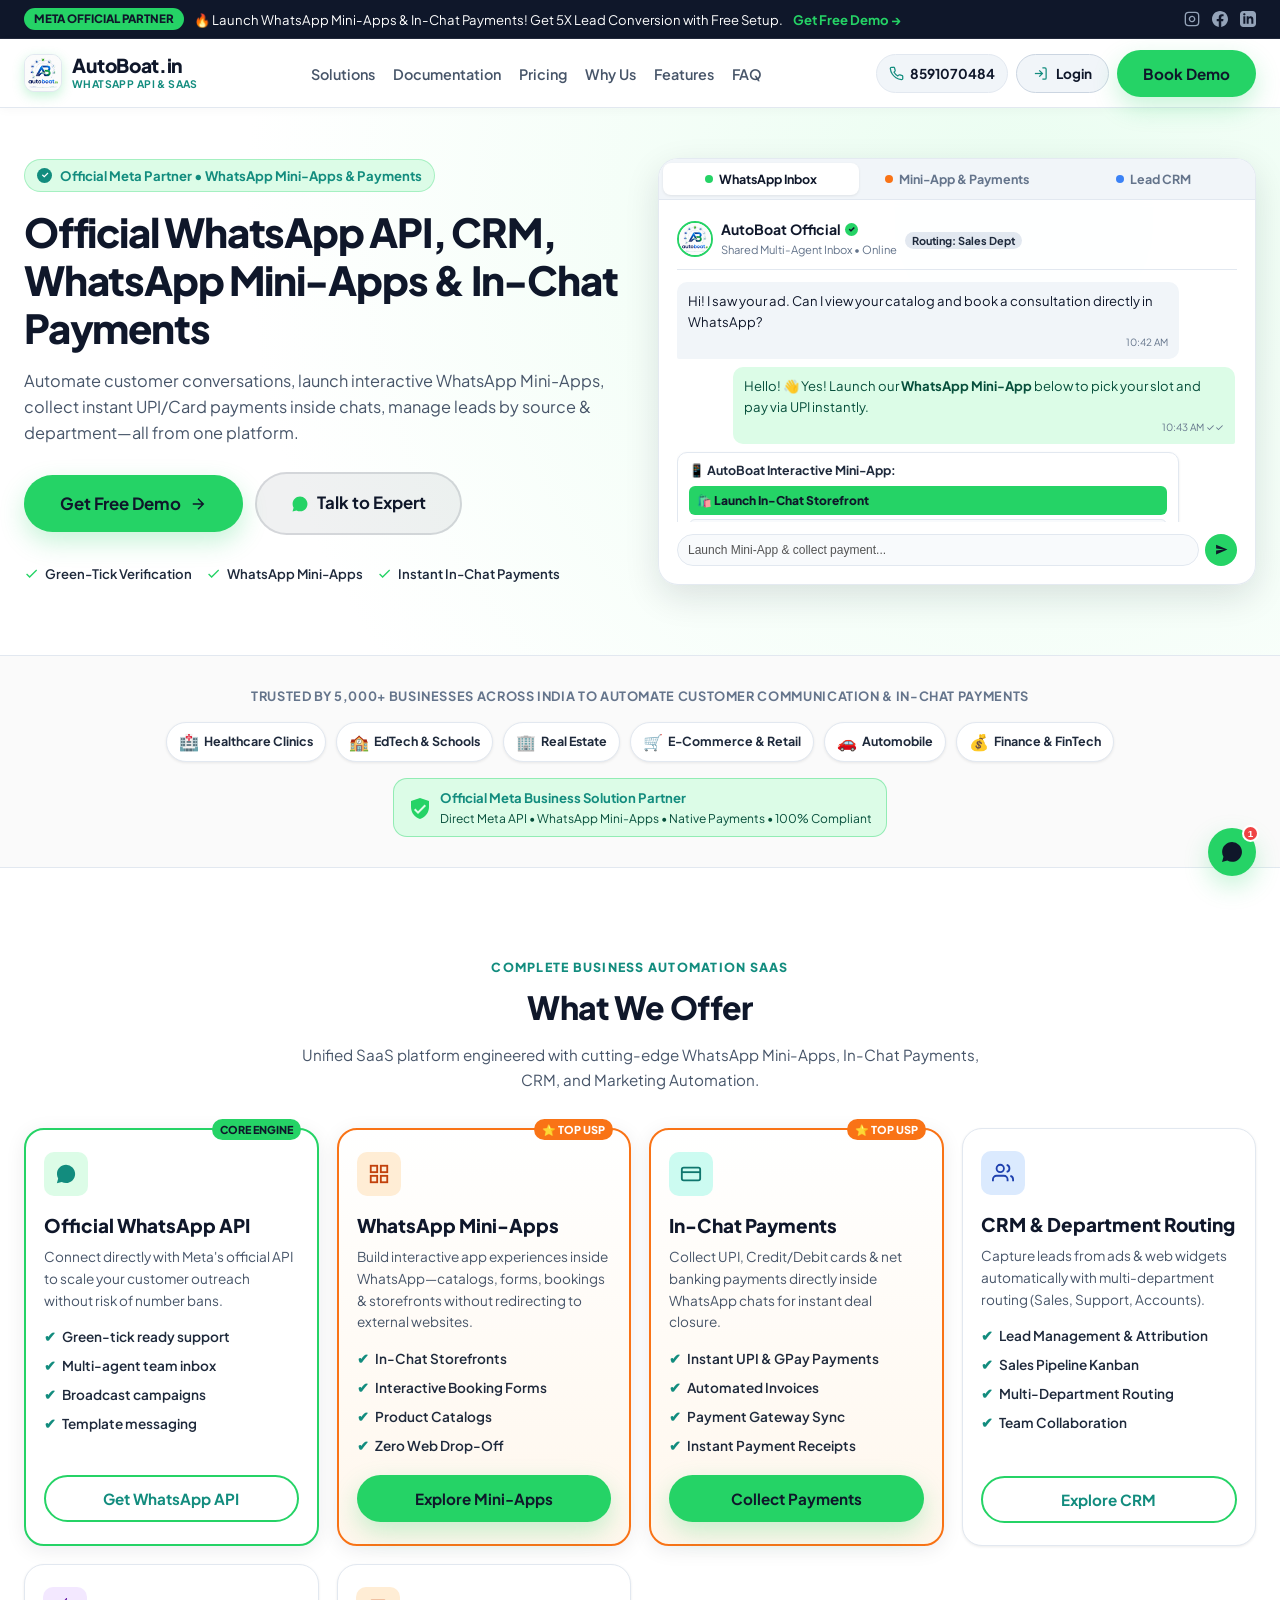
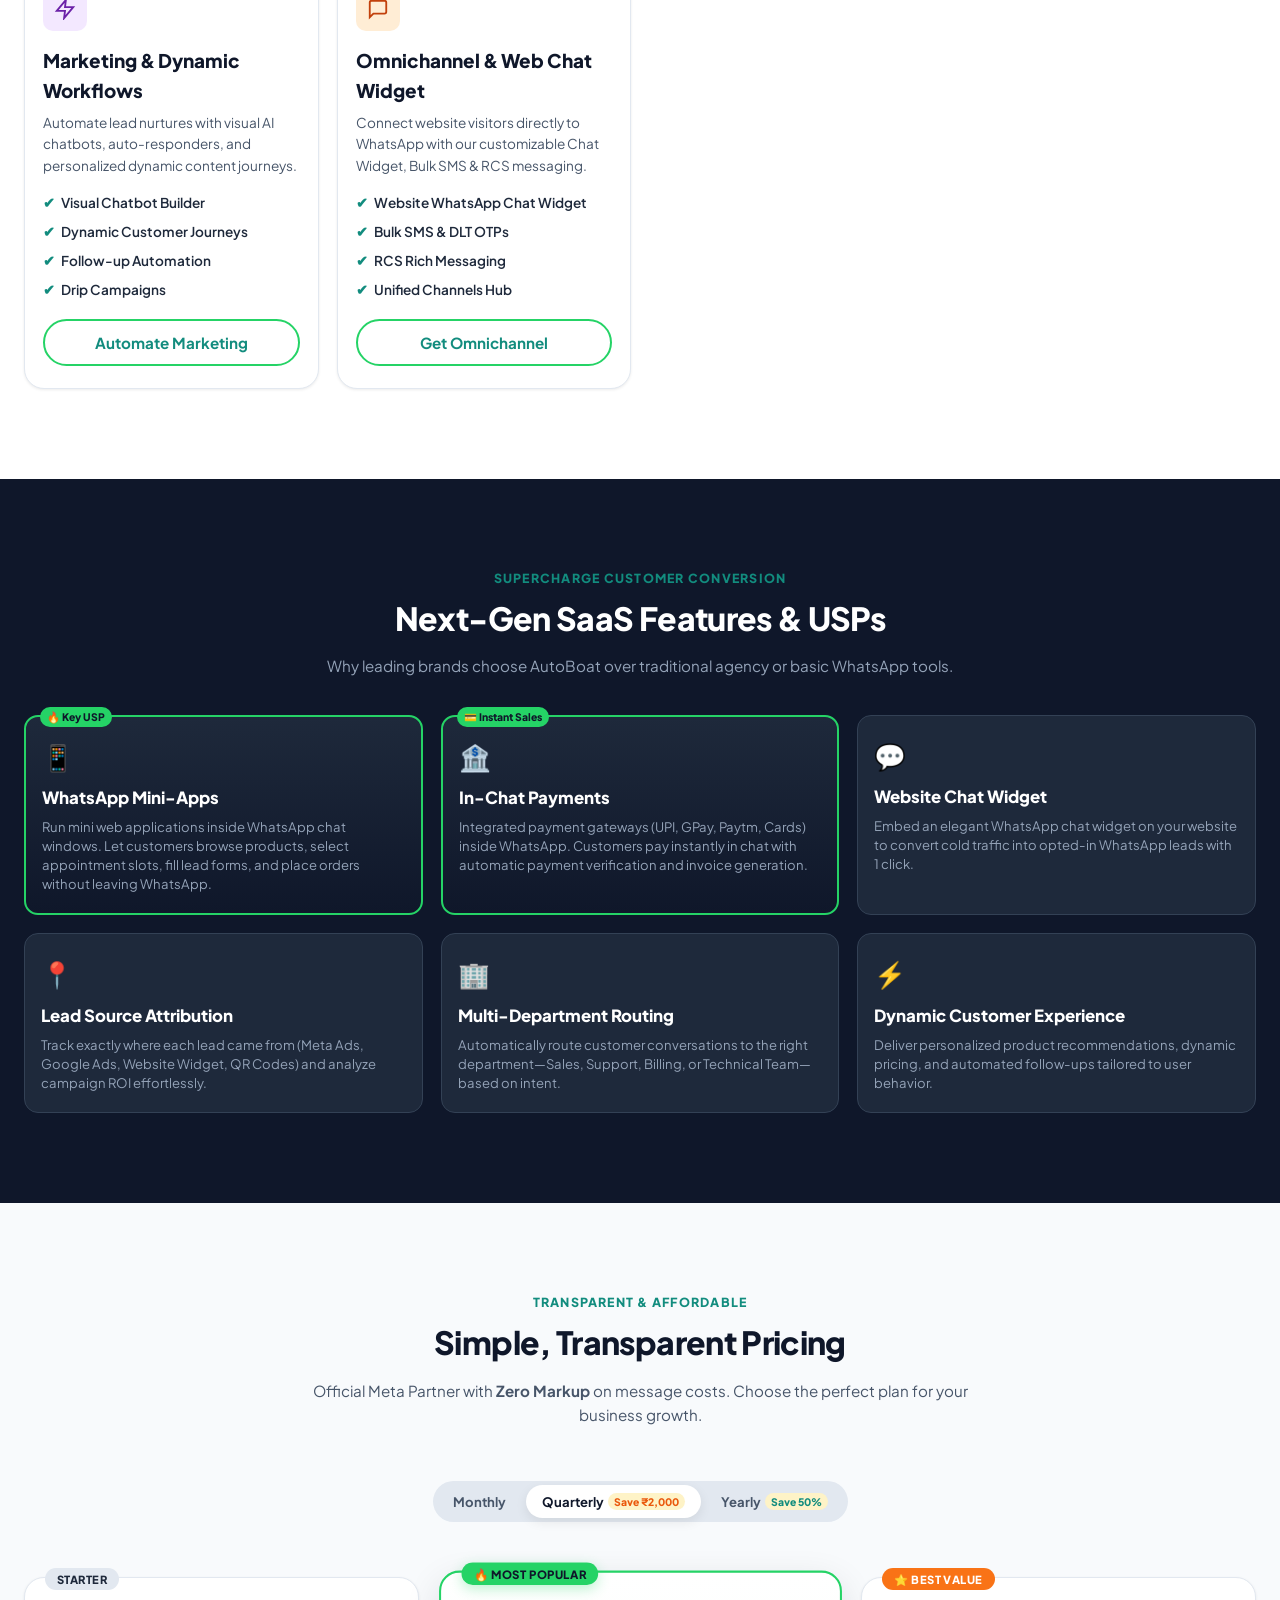
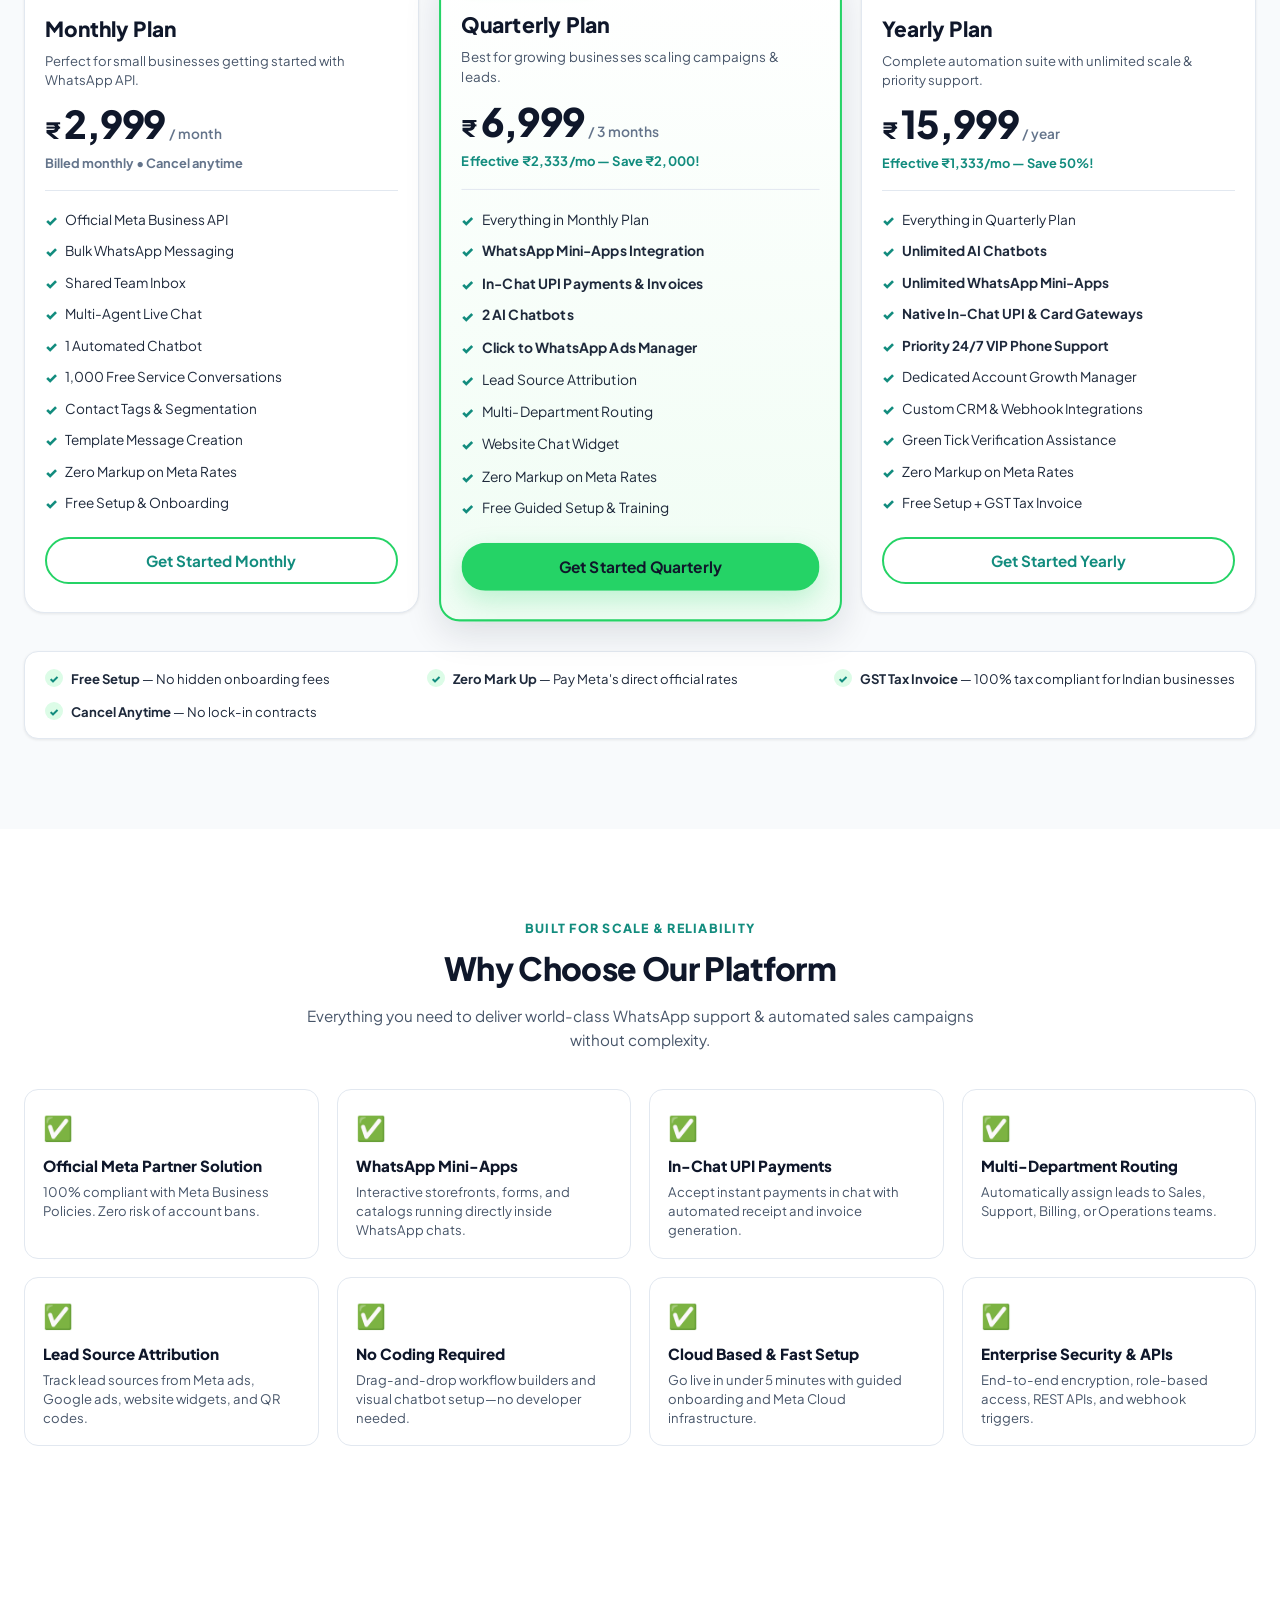
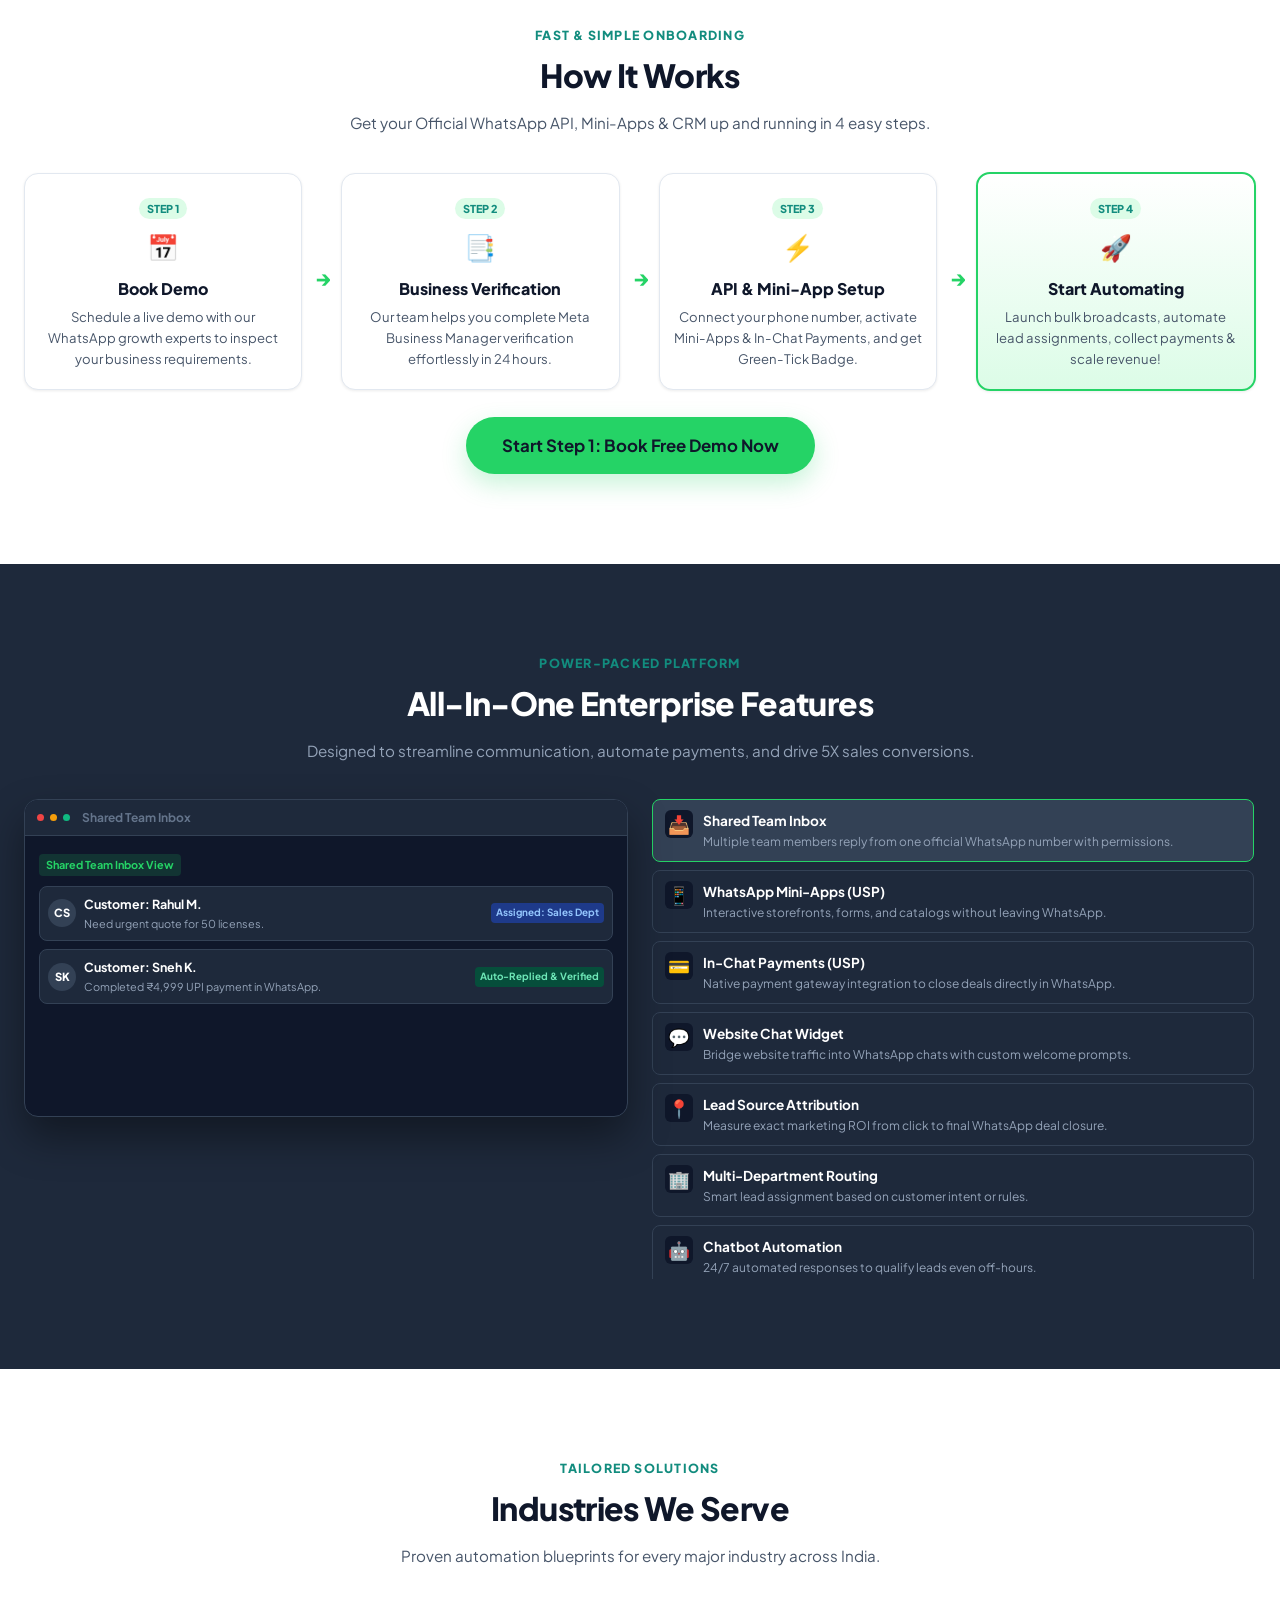
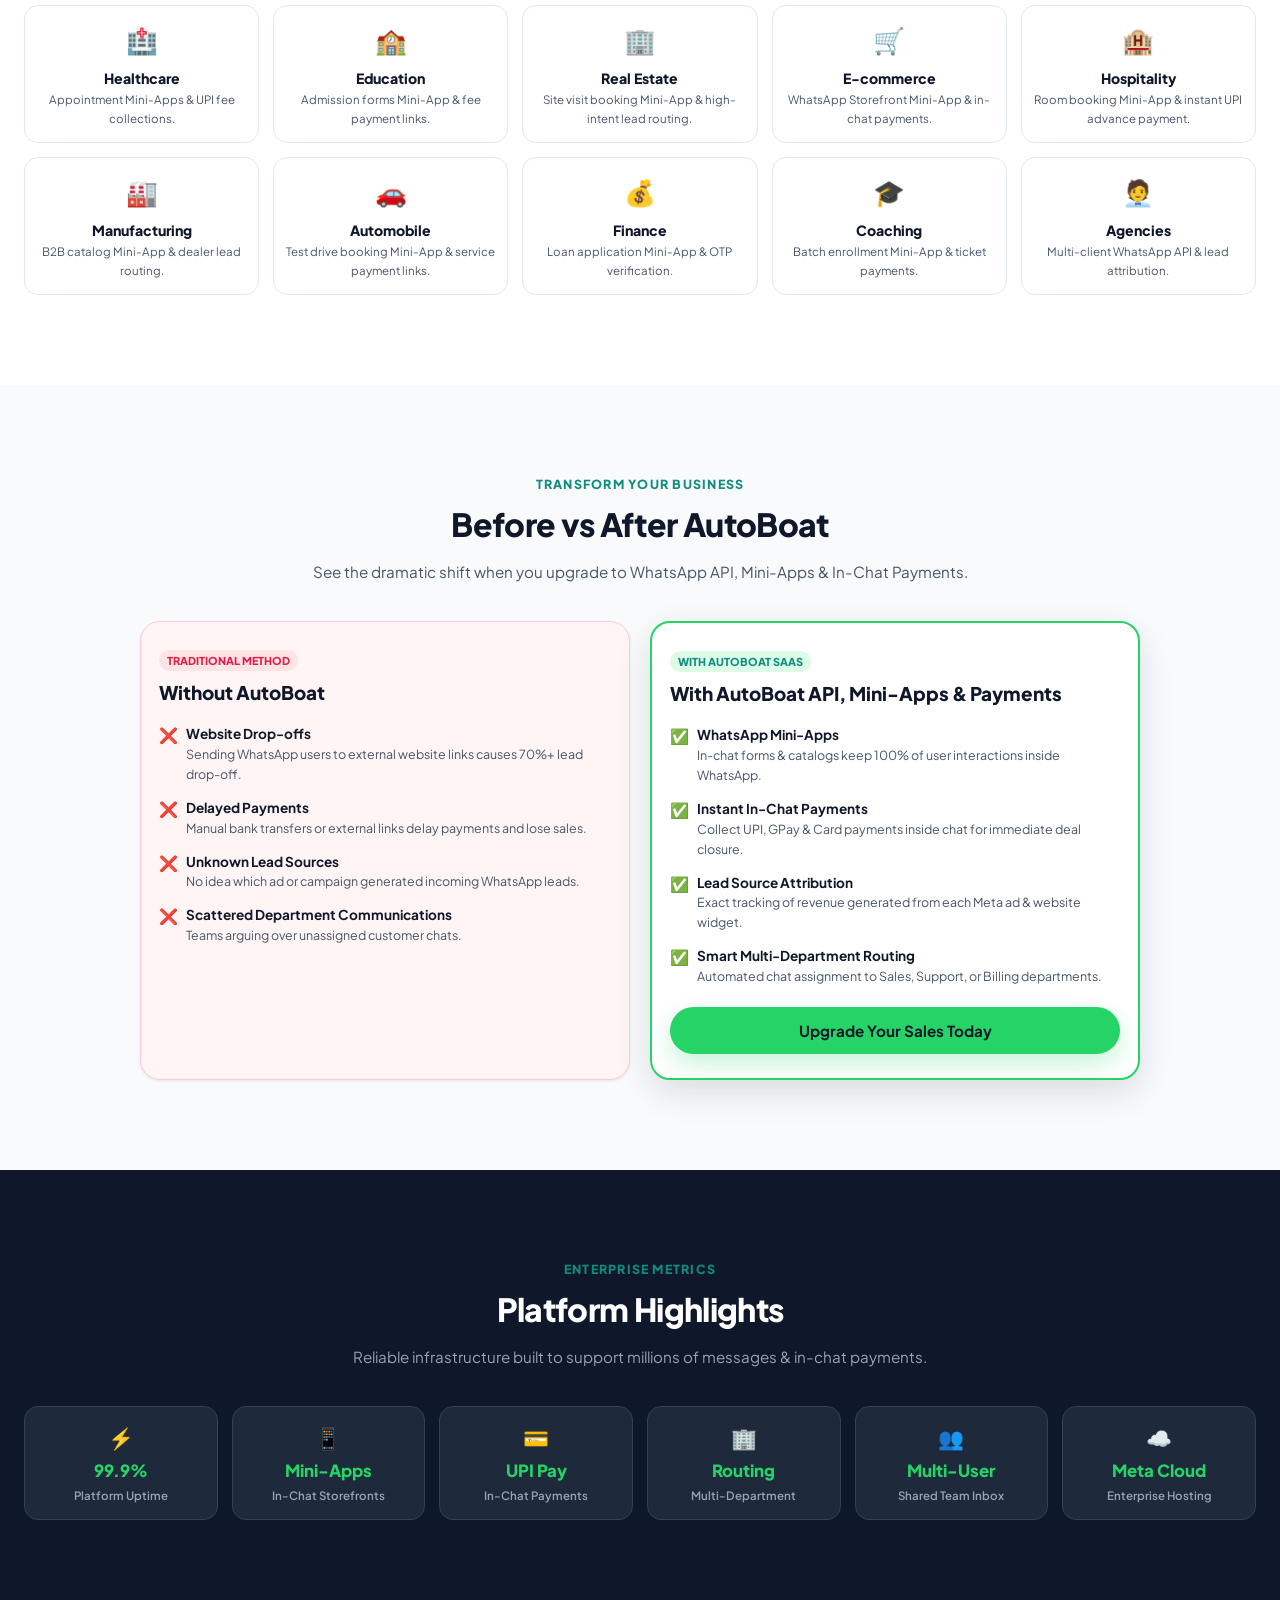
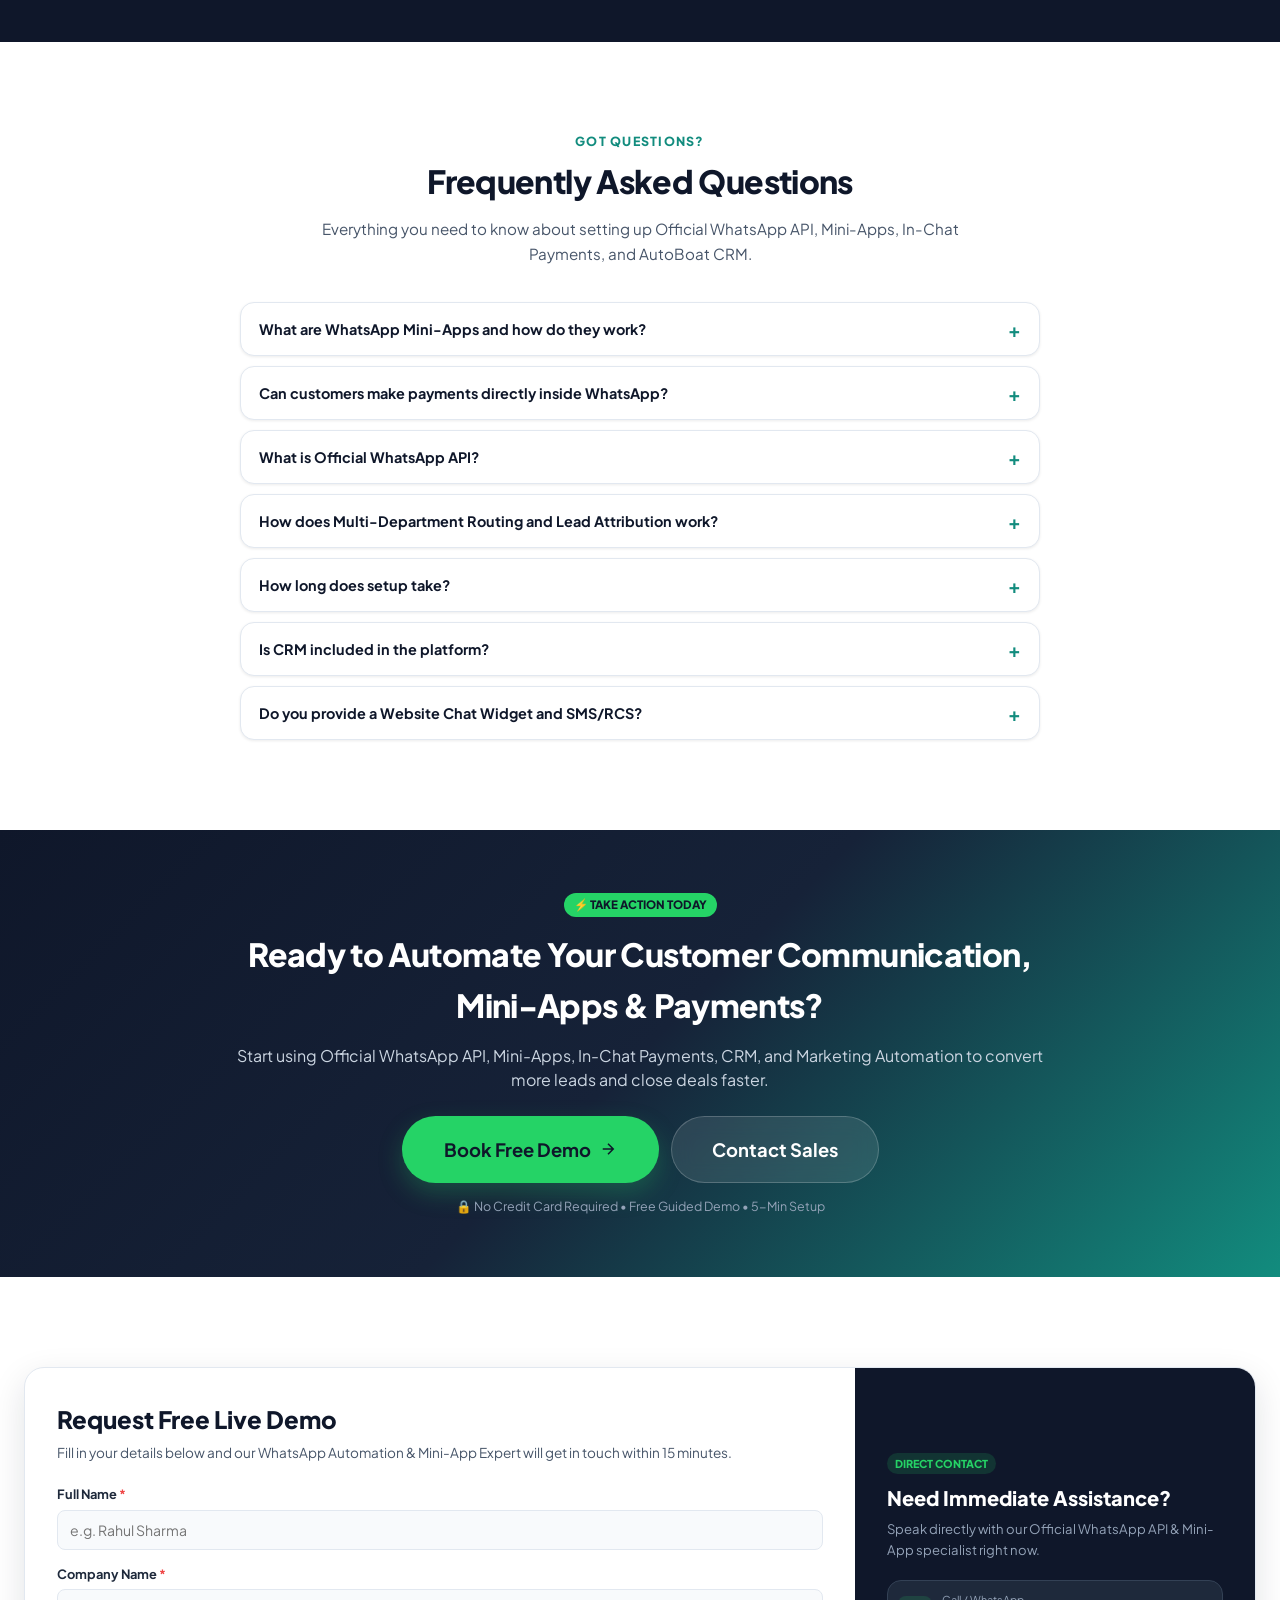
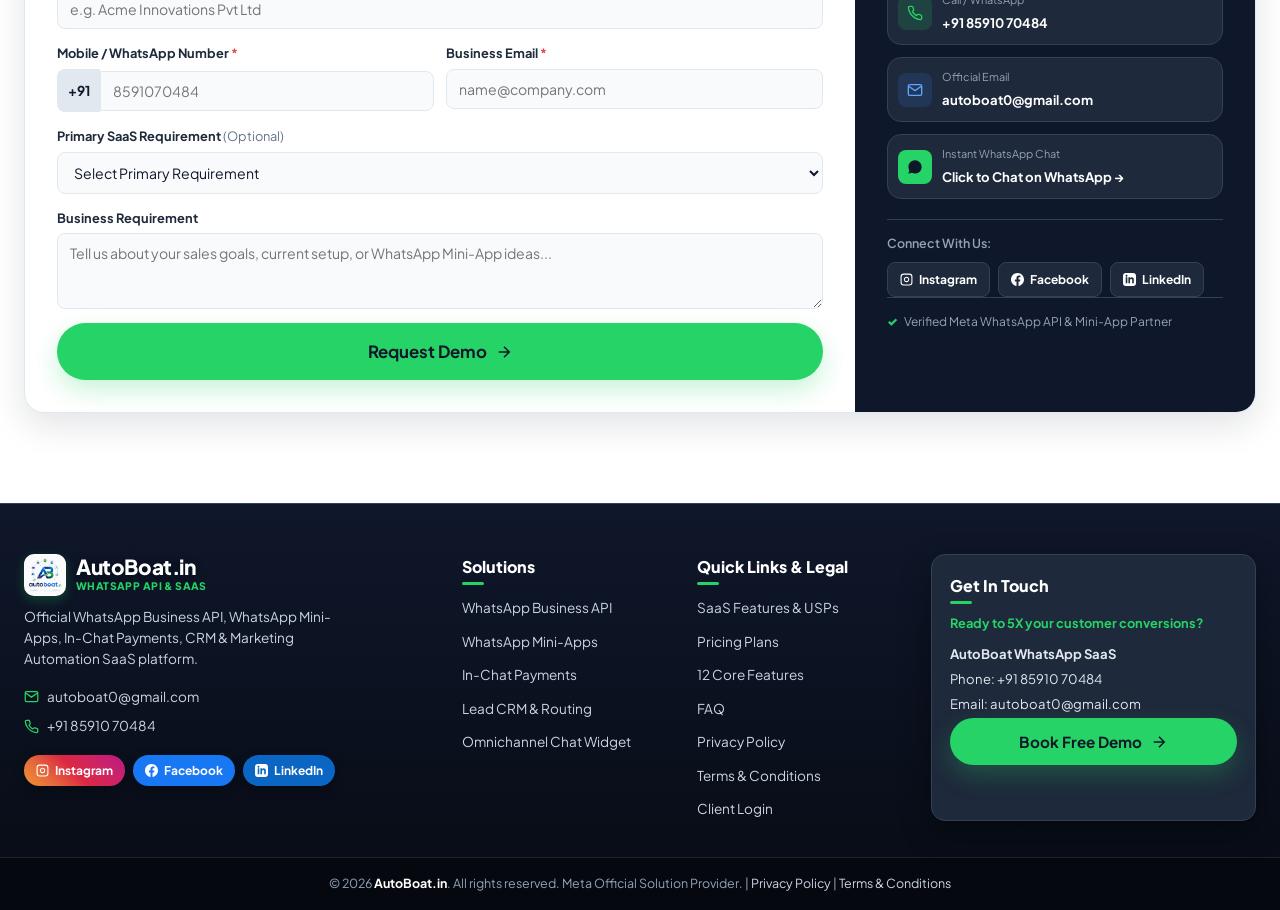
==== commit 00a042a2: "Add files via upload" ====
--- a/index.html
+++ b/index.html
@@ -59,6 +59,17 @@
           <li><a href="#why-us" class="nav-link">Why Us</a></li>
           <li><a href="#features" class="nav-link">Features</a></li>
           <li><a href="#faq" class="nav-link">FAQ</a></li>
+          <li class="mobile-only-nav-item">
+            <a href="tel:8591070484" class="phone-link full-width">
+              <svg viewBox="0 0 24 24" fill="none" stroke="currentColor" stroke-width="2" class="icon-sm">
+                <path d="M22 16.92v3a2 2 0 0 1-2.18 2 19.79 19.79 0 0 1-8.63-3.07 19.5 19.5 0 0 1-6-6 19.79 19.79 0 0 1-3.07-8.67A2 2 0 0 1 4.11 2h3a2 2 0 0 1 2 1.72 12.84 12.84 0 0 0 .7 2.81 2 2 0 0 1-.45 2.11L8.09 9.91a16 16 0 0 0 6 6l1.27-1.27a2 2 0 0 1 2.11-.45 12.84 12.84 0 0 0 2.81.7A2 2 0 0 1 22 16.92z"/>
+              </svg>
+              <span>Call: 8591070484</span>
+            </a>
+          </li>
+          <li class="mobile-only-nav-item">
+            <button class="btn btn-primary full-width open-demo-modal">Book Free Demo</button>
+          </li>
         </ul>
       </nav>
 
--- a/styles.css
+++ b/styles.css
@@ -40,11 +40,18 @@
   --transition: all 0.3s cubic-bezier(0.16, 1, 0.3, 1);
 }
 
-/* Reset & Base Settings */
+/* Reset & Strict Fluid Boundaries */
 *, *::before, *::after {
   box-sizing: border-box;
   margin: 0;
   padding: 0;
+}
+
+html, body {
+  width: 100%;
+  max-width: 100%;
+  overflow-x: hidden !important;
+  position: relative;
 }
 
 html {
@@ -58,12 +65,11 @@
   color: var(--slate-dark);
   line-height: 1.6;
   -webkit-font-smoothing: antialiased;
-  padding-bottom: 70px;
-}
-
-@media (min-width: 769px) {
+}
+
+@media (max-width: 768px) {
   body {
-    padding-bottom: 0;
+    padding-bottom: 70px;
   }
 }
 
@@ -77,17 +83,24 @@
   list-style: none;
 }
 
-img {
+img, svg {
   max-width: 100%;
-  display: block;
-}
-
-/* Layout Utilities */
+  height: auto;
+}
+
+/* Layout Container */
 .container {
   width: 100%;
   max-width: 1280px;
   margin: 0 auto;
   padding: 0 24px;
+  box-sizing: border-box;
+}
+
+@media (max-width: 768px) {
+  .container {
+    padding: 0 16px;
+  }
 }
 
 .section-padding {
@@ -96,7 +109,7 @@
 
 @media (max-width: 768px) {
   .section-padding {
-    padding: 60px 0;
+    padding: 44px 0;
   }
 }
 
@@ -113,12 +126,16 @@
   background: linear-gradient(135deg, var(--navy-dark) 0%, #162238 50%, var(--wa-green-dark) 100%);
 }
 
+.mobile-only-nav-item {
+  display: none;
+}
+
 /* Buttons */
 .btn {
   display: inline-flex;
   align-items: center;
   justify-content: center;
-  gap: 10px;
+  gap: 8px;
   font-family: var(--font-main);
   font-weight: 700;
   font-size: 0.95rem;
@@ -158,6 +175,8 @@
   background-color: #F1F5F9;
   border: 1px solid #CBD5E1;
   color: var(--navy-dark);
+  padding: 8px 16px;
+  font-size: 0.85rem;
 }
 
 .nav-login-btn:hover {
@@ -200,8 +219,8 @@
 }
 
 .btn-sm {
-  padding: 8px 18px;
-  font-size: 0.88rem;
+  padding: 8px 16px;
+  font-size: 0.85rem;
 }
 
 .btn-block {
@@ -209,8 +228,8 @@
 }
 
 .btn-arrow {
-  width: 20px;
-  height: 20px;
+  width: 18px;
+  height: 18px;
   transition: var(--transition);
 }
 
@@ -219,8 +238,8 @@
 }
 
 .whatsapp-btn-icon {
-  width: 20px;
-  height: 20px;
+  width: 18px;
+  height: 18px;
   fill: #25D366;
 }
 
@@ -228,9 +247,10 @@
 .announcement-bar {
   background-color: var(--navy-dark);
   color: var(--white);
-  font-size: 0.85rem;
+  font-size: 0.82rem;
   padding: 8px 0;
   border-bottom: 1px solid rgba(255,255,255,0.08);
+  width: 100%;
 }
 
 .announcement-content {
@@ -244,7 +264,7 @@
 .announcement-left {
   display: flex;
   align-items: center;
-  gap: 12px;
+  gap: 10px;
   flex-wrap: wrap;
 }
 
@@ -276,8 +296,8 @@
   background-color: var(--wa-green);
   color: var(--navy-dark);
   font-weight: 800;
-  font-size: 0.75rem;
-  padding: 3px 12px;
+  font-size: 0.72rem;
+  padding: 2px 10px;
   border-radius: var(--radius-full);
   text-transform: uppercase;
 }
@@ -291,7 +311,21 @@
   text-decoration: underline;
 }
 
-/* Site Header */
+@media (max-width: 768px) {
+  .announcement-content {
+    justify-content: center;
+    text-align: center;
+  }
+  .announcement-left {
+    justify-content: center;
+    font-size: 0.76rem;
+  }
+  .announcement-socials {
+    display: none;
+  }
+}
+
+/* Site Header - Perfect Mobile Responsiveness */
 .site-header {
   position: sticky;
   top: 0;
@@ -300,26 +334,28 @@
   backdrop-filter: blur(12px);
   border-bottom: 1px solid var(--border-light);
   box-shadow: 0 2px 10px rgba(0,0,0,0.03);
+  width: 100%;
 }
 
 .header-container {
   display: flex;
   align-items: center;
   justify-content: space-between;
-  gap: 18px;
-  height: 76px;
+  gap: 12px;
+  height: 68px;
+  width: 100%;
 }
 
 .logo-group {
   display: flex;
   align-items: center;
-  gap: 12px;
+  gap: 10px;
   flex-shrink: 0;
 }
 
 .brand-logo-img {
-  width: 44px;
-  height: 44px;
+  width: 38px;
+  height: 38px;
   border-radius: 10px;
   object-fit: cover;
   box-shadow: 0 4px 12px rgba(37, 211, 102, 0.25);
@@ -328,8 +364,8 @@
 }
 
 .footer-logo-img {
-  width: 48px;
-  height: 48px;
+  width: 42px;
+  height: 42px;
   border: 1px solid rgba(255, 255, 255, 0.2);
 }
 
@@ -339,7 +375,7 @@
 }
 
 .brand-name {
-  font-size: 1.35rem;
+  font-size: 1.2rem;
   font-weight: 800;
   letter-spacing: -0.02em;
   color: var(--navy-dark);
@@ -347,7 +383,7 @@
 }
 
 .brand-sub {
-  font-size: 0.72rem;
+  font-size: 0.65rem;
   font-weight: 700;
   color: var(--wa-green-dark);
   letter-spacing: 0.04em;
@@ -362,13 +398,13 @@
 .nav-list {
   display: flex;
   align-items: center;
-  gap: 20px;
+  gap: 18px;
   white-space: nowrap;
 }
 
 .nav-link {
   font-weight: 600;
-  font-size: 0.92rem;
+  font-size: 0.9rem;
   color: var(--slate-body);
   transition: var(--transition);
 }
@@ -380,7 +416,7 @@
 .header-actions {
   display: flex;
   align-items: center;
-  gap: 10px;
+  gap: 8px;
   flex-shrink: 0;
 }
 
@@ -406,24 +442,30 @@
 }
 
 .icon-sm {
-  width: 16px;
-  height: 16px;
+  width: 15px;
+  height: 15px;
   color: var(--wa-green-dark);
 }
 
 .mobile-menu-btn {
   display: none;
   flex-direction: column;
-  gap: 5px;
-  background: none;
-  border: none;
+  justify-content: center;
+  align-items: center;
+  gap: 4px;
+  background: #F1F5F9;
+  border: 1px solid var(--border-light);
+  border-radius: 8px;
+  width: 38px;
+  height: 38px;
   cursor: pointer;
-  padding: 5px;
+  padding: 0;
+  flex-shrink: 0;
 }
 
 .mobile-menu-btn span {
-  width: 24px;
-  height: 3px;
+  width: 18px;
+  height: 2px;
   background-color: var(--navy-dark);
   border-radius: 2px;
   transition: var(--transition);
@@ -431,16 +473,25 @@
 
 /* HERO SECTION */
 .hero-section {
-  padding: 70px 0 90px;
+  padding: 50px 0 70px;
   background: radial-gradient(circle at 80% 20%, rgba(220, 252, 231, 0.6) 0%, rgba(255, 255, 255, 1) 70%);
   overflow: hidden;
+  width: 100%;
 }
 
 .hero-container {
   display: grid;
   grid-template-columns: 1fr 1fr;
-  gap: 50px;
-  align-items: center;
+  gap: 36px;
+  align-items: center;
+  width: 100%;
+}
+
+@media (max-width: 992px) {
+  .hero-container {
+    grid-template-columns: 1fr;
+    gap: 30px;
+  }
 }
 
 .hero-partner-badge {
@@ -450,53 +501,55 @@
   background-color: var(--light-green);
   color: var(--wa-green-dark);
   font-weight: 700;
-  font-size: 0.88rem;
-  padding: 6px 16px;
+  font-size: 0.82rem;
+  padding: 5px 12px;
   border-radius: var(--radius-full);
-  margin-bottom: 20px;
+  margin-bottom: 16px;
   border: 1px solid rgba(37, 211, 102, 0.3);
+  max-width: 100%;
 }
 
 .meta-icon {
   background-color: var(--wa-green-dark);
   color: var(--white);
-  width: 18px;
-  height: 18px;
+  width: 15px;
+  height: 15px;
   border-radius: 50%;
   display: inline-flex;
   align-items: center;
   justify-content: center;
-  font-size: 11px;
+  font-size: 9px;
+  flex-shrink: 0;
 }
 
 .hero-headline {
-  font-size: 2.7rem;
+  font-size: 2.5rem;
   font-weight: 800;
   line-height: 1.2;
   letter-spacing: -0.03em;
   color: var(--navy-dark);
-  margin-bottom: 20px;
+  margin-bottom: 16px;
 }
 
 .hero-subheadline {
-  font-size: 1.12rem;
+  font-size: 1.02rem;
   color: var(--slate-body);
-  line-height: 1.65;
-  margin-bottom: 32px;
+  line-height: 1.6;
+  margin-bottom: 26px;
 }
 
 .hero-cta-group {
   display: flex;
   align-items: center;
-  gap: 16px;
+  gap: 12px;
   flex-wrap: wrap;
-  margin-bottom: 36px;
+  margin-bottom: 28px;
 }
 
 .hero-trust-highlights {
   display: flex;
   align-items: center;
-  gap: 20px;
+  gap: 14px;
   flex-wrap: wrap;
 }
 
@@ -504,32 +557,38 @@
   display: flex;
   align-items: center;
   gap: 6px;
-  font-size: 0.88rem;
+  font-size: 0.82rem;
   font-weight: 600;
   color: var(--slate-dark);
 }
 
 .check-icon {
-  width: 18px;
-  height: 18px;
+  width: 15px;
+  height: 15px;
   color: var(--wa-green);
+  flex-shrink: 0;
 }
 
 /* Glass Panel */
 .glass-panel {
-  background: rgba(255, 255, 255, 0.9);
+  background: rgba(255, 255, 255, 0.95);
   backdrop-filter: blur(20px);
-  border: 1px solid rgba(226, 232, 240, 0.8);
+  border: 1px solid rgba(226, 232, 240, 0.9);
   border-radius: var(--radius-lg);
   box-shadow: var(--shadow-lg);
   overflow: hidden;
+  width: 100%;
+  max-width: 100%;
 }
 
 .showcase-tabs {
   display: flex;
   background-color: #F1F5F9;
-  padding: 6px;
+  padding: 4px;
   border-bottom: 1px solid var(--border-light);
+  overflow-x: auto;
+  -webkit-overflow-scrolling: touch;
+  width: 100%;
 }
 
 .showcase-tab {
@@ -537,10 +596,10 @@
   display: flex;
   align-items: center;
   justify-content: center;
-  gap: 8px;
-  padding: 10px;
+  gap: 6px;
+  padding: 8px 6px;
   font-family: var(--font-main);
-  font-size: 0.82rem;
+  font-size: 0.78rem;
   font-weight: 700;
   border: none;
   background: transparent;
@@ -548,6 +607,7 @@
   border-radius: var(--radius-sm);
   cursor: pointer;
   transition: var(--transition);
+  white-space: nowrap;
 }
 
 .showcase-tab.active {
@@ -560,6 +620,7 @@
   width: 8px;
   height: 8px;
   border-radius: 50%;
+  flex-shrink: 0;
 }
 .tab-dot.green { background-color: var(--wa-green); }
 .tab-dot.blue { background-color: #3B82F6; }
@@ -568,39 +629,50 @@
 
 .tab-content {
   display: none;
-  padding: 20px;
+  padding: 18px;
+  width: 100%;
+  box-sizing: border-box;
+}
+
+@media (max-width: 576px) {
+  .tab-content {
+    padding: 12px;
+  }
 }
 
 .tab-content.active {
   display: block;
 }
 
-/* PRICING SECTION & SPACING FIXES */
+/* PRICING SECTION & RESPONSIVE SWITCHER */
 .pricing-section {
   background-color: var(--light-bg);
+  width: 100%;
 }
 
 .pricing-header {
-  margin-bottom: 30px;
+  margin-bottom: 20px;
 }
 
 .pricing-switcher-tabs {
   display: inline-flex;
   align-items: center;
   background-color: #E2E8F0;
-  padding: 6px;
+  padding: 4px;
   border-radius: var(--radius-full);
-  margin-top: 24px;
+  margin-top: 18px;
   margin-bottom: 10px;
-  gap: 6px;
-  box-shadow: inset 0 1px 3px rgba(0,0,0,0.06);
+  gap: 4px;
+  max-width: 100%;
+  flex-wrap: wrap;
+  justify-content: center;
 }
 
 .price-tab-btn {
-  padding: 10px 24px;
+  padding: 8px 16px;
   border-radius: var(--radius-full);
   font-family: var(--font-main);
-  font-size: 0.9rem;
+  font-size: 0.82rem;
   font-weight: 700;
   border: none;
   background: transparent;
@@ -609,7 +681,7 @@
   transition: var(--transition);
   display: flex;
   align-items: center;
-  gap: 6px;
+  gap: 4px;
 }
 
 .price-tab-btn.active {
@@ -619,9 +691,9 @@
 }
 
 .tab-badge {
-  font-size: 0.72rem;
+  font-size: 0.65rem;
   font-weight: 800;
-  padding: 2px 8px;
+  padding: 2px 6px;
   border-radius: var(--radius-full);
   background-color: #FEF3C7;
 }
@@ -629,16 +701,17 @@
 .pricing-cards-grid {
   display: grid;
   grid-template-columns: repeat(3, 1fr);
-  gap: 30px;
+  gap: 24px;
   align-items: flex-start;
-  margin-bottom: 40px;
-  padding-top: 35px; /* Added clearance for price badges */
+  margin-bottom: 36px;
+  padding-top: 25px;
+  width: 100%;
 }
 
 @media (max-width: 992px) {
   .pricing-cards-grid {
     grid-template-columns: 1fr;
-    max-width: 500px;
+    max-width: 460px;
     margin-left: auto;
     margin-right: auto;
   }
@@ -648,16 +721,18 @@
   background: var(--white);
   border: 1px solid var(--border-light);
   border-radius: var(--radius-lg);
-  padding: 36px 28px;
+  padding: 28px 20px;
   position: relative;
   box-shadow: var(--shadow-sm);
   transition: var(--transition);
   display: flex;
   flex-direction: column;
+  width: 100%;
+  box-sizing: border-box;
 }
 
 .price-card:hover {
-  transform: translateY(-6px);
+  transform: translateY(-4px);
   box-shadow: var(--shadow-lg);
   border-color: var(--wa-green);
 }
@@ -669,22 +744,24 @@
   transform: scale(1.02);
 }
 
-.price-featured:hover {
-  transform: scale(1.04) translateY(-6px);
+@media (max-width: 992px) {
+  .price-featured {
+    transform: none;
+  }
 }
 
 .price-badge-wrap {
   position: absolute;
-  top: -14px;
-  left: 28px;
+  top: -13px;
+  left: 20px;
   z-index: 2;
 }
 
 .price-badge {
-  font-size: 0.75rem;
+  font-size: 0.7rem;
   font-weight: 800;
   text-transform: uppercase;
-  padding: 5px 16px;
+  padding: 4px 12px;
   border-radius: var(--radius-full);
   letter-spacing: 0.04em;
 }
@@ -706,36 +783,35 @@
 }
 
 .price-plan-name {
+  font-size: 1.3rem;
+  font-weight: 800;
+  color: var(--navy-dark);
+  margin-bottom: 6px;
+  margin-top: 6px;
+}
+
+.price-sub {
+  font-size: 0.82rem;
+  color: var(--slate-body);
+  margin-bottom: 16px;
+  line-height: 1.45;
+}
+
+.price-amount-row {
+  display: flex;
+  align-items: baseline;
+  gap: 4px;
+  margin-bottom: 4px;
+}
+
+.price-currency {
   font-size: 1.4rem;
   font-weight: 800;
   color: var(--navy-dark);
-  margin-bottom: 6px;
-  margin-top: 10px;
-}
-
-.price-sub {
-  font-size: 0.88rem;
-  color: var(--slate-body);
-  margin-bottom: 20px;
-  line-height: 1.5;
-  min-height: 40px;
-}
-
-.price-amount-row {
-  display: flex;
-  align-items: baseline;
-  gap: 4px;
-  margin-bottom: 6px;
-}
-
-.price-currency {
-  font-size: 1.6rem;
-  font-weight: 800;
-  color: var(--navy-dark);
 }
 
 .price-amount {
-  font-size: 2.8rem;
+  font-size: 2.4rem;
   font-weight: 900;
   color: var(--navy-dark);
   letter-spacing: -0.03em;
@@ -743,44 +819,44 @@
 }
 
 .price-period {
-  font-size: 0.95rem;
+  font-size: 0.85rem;
   font-weight: 600;
   color: var(--slate-muted);
 }
 
 .price-save-note {
-  font-size: 0.85rem;
+  font-size: 0.8rem;
   font-weight: 700;
   color: var(--slate-muted);
-  margin-bottom: 20px;
+  margin-bottom: 16px;
 }
 
 .price-divider {
   height: 1px;
   background-color: var(--border-light);
-  margin-bottom: 24px;
+  margin-bottom: 18px;
 }
 
 .price-features-list {
   display: flex;
   flex-direction: column;
-  gap: 12px;
-  margin-bottom: 30px;
+  gap: 9px;
+  margin-bottom: 22px;
   flex-grow: 1;
 }
 
 .price-features-list li {
-  font-size: 0.9rem;
+  font-size: 0.85rem;
   color: var(--slate-dark);
   display: flex;
   align-items: flex-start;
-  gap: 10px;
+  gap: 8px;
 }
 
 .chk-icon {
   color: var(--wa-green-dark);
   font-weight: 900;
-  font-size: 0.95rem;
+  font-size: 0.88rem;
   flex-shrink: 0;
 }
 
@@ -791,17 +867,25 @@
   background-color: var(--white);
   border: 1px solid var(--border-light);
   border-radius: var(--radius-md);
-  padding: 20px 28px;
-  gap: 16px;
+  padding: 16px 20px;
+  gap: 12px;
   flex-wrap: wrap;
   box-shadow: var(--shadow-sm);
+  width: 100%;
+}
+
+@media (max-width: 768px) {
+  .price-guarantee-row {
+    flex-direction: column;
+    align-items: flex-start;
+  }
 }
 
 .p-guarantee-item {
   display: flex;
   align-items: center;
   gap: 8px;
-  font-size: 0.88rem;
+  font-size: 0.82rem;
   color: var(--slate-dark);
 }
 
@@ -809,33 +893,34 @@
   color: var(--wa-green-dark);
   font-weight: 900;
   background-color: var(--light-green);
-  width: 22px;
-  height: 22px;
+  width: 18px;
+  height: 18px;
   border-radius: 50%;
   display: flex;
   align-items: center;
   justify-content: center;
-  font-size: 0.75rem;
+  font-size: 0.68rem;
+  flex-shrink: 0;
 }
 
 /* Contact Info Socials */
 .contact-social-wrap {
-  margin-top: 20px;
-  padding-top: 16px;
+  margin-top: 18px;
+  padding-top: 14px;
   border-top: 1px solid var(--border-dark);
 }
 
 .social-header-label {
-  font-size: 0.8rem;
+  font-size: 0.78rem;
   color: #94A3B8;
   display: block;
-  margin-bottom: 10px;
+  margin-bottom: 8px;
   font-weight: 600;
 }
 
 .social-links-row {
   display: flex;
-  gap: 10px;
+  gap: 8px;
   flex-wrap: wrap;
 }
 
@@ -843,9 +928,9 @@
   display: inline-flex;
   align-items: center;
   gap: 6px;
-  padding: 8px 14px;
+  padding: 7px 12px;
   border-radius: var(--radius-sm);
-  font-size: 0.8rem;
+  font-size: 0.75rem;
   font-weight: 700;
   background-color: #1E293B;
   border: 1px solid var(--border-dark);
@@ -854,8 +939,8 @@
 }
 
 .social-btn svg {
-  width: 16px;
-  height: 16px;
+  width: 13px;
+  height: 13px;
 }
 
 .instagram-btn:hover { background-color: #E1306C; border-color: #E1306C; color: #FFF; }
@@ -866,13 +951,14 @@
 .site-footer {
   background: linear-gradient(180deg, #0F172A 0%, #070B14 100%);
   border-top: 1px solid var(--border-dark);
-  padding-top: 70px;
+  padding-top: 50px;
   color: var(--white);
+  width: 100%;
 }
 
 .site-footer .brand-name {
   color: #FFFFFF !important;
-  font-size: 1.5rem;
+  font-size: 1.3rem;
   text-shadow: 0 2px 10px rgba(0,0,0,0.5);
 }
 
@@ -884,8 +970,9 @@
 .footer-container {
   display: grid;
   grid-template-columns: 2fr 1fr 1fr 1.6fr;
-  gap: 40px;
-  padding-bottom: 50px;
+  gap: 32px;
+  padding-bottom: 36px;
+  width: 100%;
 }
 
 @media (max-width: 992px) {
@@ -897,37 +984,40 @@
 @media (max-width: 576px) {
   .footer-container {
     grid-template-columns: 1fr;
+    gap: 24px;
   }
 }
 
 .footer-desc {
-  font-size: 0.9rem;
+  font-size: 0.85rem;
   color: #CBD5E1;
-  margin: 14px 0 20px;
-  line-height: 1.6;
+  margin: 10px 0 16px;
+  line-height: 1.55;
   max-width: 340px;
 }
 
 .footer-contact-block {
   display: flex;
   flex-direction: column;
-  gap: 10px;
-  margin-bottom: 24px;
+  gap: 8px;
+  margin-bottom: 18px;
 }
 
 .f-link-item {
   display: flex;
   align-items: center;
-  gap: 10px;
-  font-size: 0.9rem;
+  gap: 8px;
+  font-size: 0.85rem;
   color: #CBD5E1;
   transition: var(--transition);
+  word-break: break-all;
 }
 
 .f-link-item svg {
-  width: 16px;
-  height: 16px;
+  width: 15px;
+  height: 15px;
   color: var(--wa-green);
+  flex-shrink: 0;
 }
 
 .f-link-item:hover {
@@ -938,17 +1028,17 @@
 .footer-socials {
   display: flex;
   align-items: center;
-  gap: 10px;
+  gap: 8px;
   flex-wrap: wrap;
 }
 
 .social-pill {
   display: inline-flex;
   align-items: center;
-  gap: 8px;
-  padding: 8px 16px;
+  gap: 6px;
+  padding: 6px 12px;
   border-radius: var(--radius-full);
-  font-size: 0.82rem;
+  font-size: 0.75rem;
   font-weight: 700;
   color: var(--white);
   transition: var(--transition);
@@ -956,42 +1046,27 @@
 }
 
 .social-pill svg {
-  width: 16px;
-  height: 16px;
+  width: 13px;
+  height: 13px;
 }
 
 .instagram-pill {
   background: linear-gradient(45deg, #F09433 0%, #E6683C 25%, #DC2743 50%, #CC2366 75%, #BC1888 100%);
 }
 
-.instagram-pill:hover {
-  transform: translateY(-3px) scale(1.04);
-  box-shadow: 0 8px 20px rgba(220, 39, 67, 0.5);
-}
-
 .facebook-pill {
   background-color: #1877F2;
 }
 
-.facebook-pill:hover {
-  transform: translateY(-3px) scale(1.04);
-  box-shadow: 0 8px 20px rgba(24, 119, 242, 0.5);
-}
-
 .linkedin-pill {
   background-color: #0A66C2;
 }
 
-.linkedin-pill:hover {
-  transform: translateY(-3px) scale(1.04);
-  box-shadow: 0 8px 20px rgba(10, 102, 194, 0.5);
-}
-
 /* Footer Links & Columns */
 .footer-col h4 {
-  font-size: 1.1rem;
+  font-size: 1rem;
   font-weight: 800;
-  margin-bottom: 20px;
+  margin-bottom: 14px;
   color: var(--white);
   position: relative;
   display: inline-block;
@@ -1000,9 +1075,9 @@
 .footer-col h4::after {
   content: '';
   position: absolute;
-  bottom: -6px;
+  bottom: -5px;
   left: 0;
-  width: 24px;
+  width: 22px;
   height: 3px;
   background-color: var(--wa-green);
   border-radius: 2px;
@@ -1011,11 +1086,11 @@
 .footer-links-list {
   display: flex;
   flex-direction: column;
-  gap: 12px;
+  gap: 8px;
 }
 
 .footer-links-list a {
-  font-size: 0.9rem;
+  font-size: 0.85rem;
   color: #CBD5E1;
   transition: var(--transition);
   display: inline-block;
@@ -1031,30 +1106,31 @@
   background-color: #1E293B;
   border: 1px solid var(--border-dark);
   border-radius: var(--radius-md);
-  padding: 24px;
+  padding: 18px;
   box-shadow: 0 10px 30px rgba(0,0,0,0.4);
 }
 
 .f-box-sub {
-  font-size: 0.85rem;
+  font-size: 0.8rem;
   color: var(--wa-green);
   font-weight: 700;
-  margin-bottom: 14px;
+  margin-bottom: 10px;
 }
 
 .f-box-details p {
-  font-size: 0.88rem;
+  font-size: 0.82rem;
   color: #E2E8F0;
-  margin-bottom: 6px;
+  margin-bottom: 4px;
 }
 
 /* Footer Bottom Bar */
 .footer-bottom {
   border-top: 1px solid rgba(255, 255, 255, 0.1);
-  padding: 24px 0;
-  font-size: 0.85rem;
+  padding: 16px 0;
+  font-size: 0.78rem;
   color: #94A3B8;
   background-color: #05080F;
+  width: 100%;
 }
 
 .footer-bottom-flex {
@@ -1062,6 +1138,10 @@
   justify-content: center;
   align-items: center;
   text-align: center;
+}
+
+.footer-bottom p {
+  line-height: 1.6;
 }
 
 .footer-bottom strong {
@@ -1070,297 +1150,396 @@
 
 /* Chat Avatar Images */
 .chat-avatar-img {
-  width: 40px;
-  height: 40px;
-  border-radius: 50%;
-  object-fit: cover;
-  border: 2px solid var(--wa-green);
-}
-
-.wa-avatar-img {
   width: 36px;
   height: 36px;
   border-radius: 50%;
   object-fit: cover;
-}
-
-/* Rest of styles remain intact */
-.mockup-chat-header { display: flex; align-items: center; gap: 12px; padding-bottom: 14px; border-bottom: 1px solid var(--border-light); margin-bottom: 16px; }
-.chat-avatar { width: 40px; height: 40px; background-color: var(--wa-green); color: var(--navy-dark); font-weight: 800; border-radius: 50%; display: flex; align-items: center; justify-content: center; position: relative; }
-.status-online { position: absolute; bottom: 0; right: 0; width: 10px; height: 10px; background-color: #22C55E; border: 2px solid var(--white); border-radius: 50%; }
-.chat-name { font-weight: 700; font-size: 0.95rem; color: var(--navy-dark); display: flex; align-items: center; gap: 6px; }
-.green-tick-badge { background-color: var(--wa-green); color: var(--navy-dark); width: 15px; height: 15px; border-radius: 50%; font-size: 10px; display: inline-flex; align-items: center; justify-content: center; font-weight: 900; }
-.chat-sub { font-size: 0.75rem; color: var(--slate-muted); }
-.badge-agent { font-size: 0.72rem; font-weight: 700; background-color: #E2E8F0; color: var(--slate-dark); padding: 4px 10px; border-radius: var(--radius-full); }
-.mockup-chat-body { display: flex; flex-direction: column; gap: 12px; max-height: 280px; overflow-y: auto; margin-bottom: 16px; padding-right: 4px; }
-.chat-msg { max-width: 85%; padding: 10px 14px; border-radius: 12px; font-size: 0.88rem; position: relative; }
+  border: 2px solid var(--wa-green);
+}
+
+.wa-avatar-img {
+  width: 32px;
+  height: 32px;
+  border-radius: 50%;
+  object-fit: cover;
+}
+
+/* Mockup chat & UI elements */
+.mockup-chat-header { display: flex; align-items: center; gap: 8px; padding-bottom: 10px; border-bottom: 1px solid var(--border-light); margin-bottom: 12px; }
+.chat-avatar { width: 34px; height: 34px; background-color: var(--wa-green); color: var(--navy-dark); font-weight: 800; border-radius: 50%; display: flex; align-items: center; justify-content: center; position: relative; }
+.status-online { position: absolute; bottom: 0; right: 0; width: 8px; height: 8px; background-color: #22C55E; border: 2px solid var(--white); border-radius: 50%; }
+.chat-name { font-weight: 700; font-size: 0.88rem; color: var(--navy-dark); display: flex; align-items: center; gap: 4px; }
+.green-tick-badge { background-color: var(--wa-green); color: var(--navy-dark); width: 13px; height: 13px; border-radius: 50%; font-size: 8px; display: inline-flex; align-items: center; justify-content: center; font-weight: 900; }
+.chat-sub { font-size: 0.7rem; color: var(--slate-muted); }
+.badge-agent { font-size: 0.68rem; font-weight: 700; background-color: #E2E8F0; color: var(--slate-dark); padding: 2px 7px; border-radius: var(--radius-full); }
+.mockup-chat-body { display: flex; flex-direction: column; gap: 8px; max-height: 240px; overflow-y: auto; margin-bottom: 12px; padding-right: 2px; }
+.chat-msg { max-width: 90%; padding: 8px 11px; border-radius: 10px; font-size: 0.82rem; position: relative; word-break: break-word; }
 .msg-received { align-self: flex-start; background-color: #F1F5F9; color: var(--navy-dark); border-bottom-left-radius: 2px; }
 .msg-sent { align-self: flex-end; background-color: #DCFCE7; color: #064E3B; border-bottom-right-radius: 2px; }
-.msg-time { font-size: 0.68rem; color: var(--slate-muted); display: block; text-align: right; margin-top: 4px; }
+.msg-time { font-size: 0.62rem; color: var(--slate-muted); display: block; text-align: right; margin-top: 3px; }
 .msg-interactive { align-self: flex-start; background: var(--white); border: 1px solid var(--border-light); box-shadow: var(--shadow-sm); width: 100%; }
-.interactive-title { font-weight: 700; font-size: 0.82rem; margin-bottom: 8px; }
-.interactive-buttons { display: flex; flex-direction: column; gap: 6px; }
-.i-btn { background-color: #F8FAFC; border: 1px solid var(--border-light); padding: 6px 12px; border-radius: 6px; font-size: 0.8rem; font-weight: 600; color: var(--wa-green-dark); cursor: pointer; }
+.interactive-title { font-weight: 700; font-size: 0.78rem; margin-bottom: 5px; }
+.interactive-buttons { display: flex; flex-direction: column; gap: 4px; }
+.i-btn { background-color: #F8FAFC; border: 1px solid var(--border-light); padding: 5px 8px; border-radius: 6px; font-size: 0.75rem; font-weight: 600; color: var(--wa-green-dark); cursor: pointer; }
 .i-btn.highlight-btn { background-color: var(--wa-green); color: var(--navy-dark); font-weight: 800; border: none; }
-.mockup-chat-footer { display: flex; gap: 8px; }
-.mockup-chat-footer input { flex: 1; padding: 8px 14px; border-radius: var(--radius-full); border: 1px solid var(--border-light); font-size: 0.82rem; background-color: #F8FAFC; }
-.chat-send-btn { width: 36px; height: 36px; border-radius: 50%; background-color: var(--wa-green); color: var(--navy-dark); border: none; display: flex; align-items: center; justify-content: center; }
-.chat-send-btn svg { width: 16px; height: 16px; }
-
-.mockup-miniapp-header { display: flex; justify-content: space-between; align-items: center; margin-bottom: 12px; }
-.miniapp-screen-mock { background: #0F172A; border-radius: 12px; padding: 16px; color: var(--white); }
-.miniapp-top-bar { display: flex; justify-content: space-between; font-size: 0.8rem; font-weight: 800; padding-bottom: 10px; border-bottom: 1px solid var(--border-dark); margin-bottom: 12px; color: var(--wa-green); }
-.miniapp-card-item { background: #1E293B; border-radius: 8px; padding: 12px; display: flex; justify-content: space-between; align-items: center; margin-bottom: 12px; }
-.mini-prod-info strong { font-size: 0.85rem; display: block; color: var(--white); }
-.mini-prod-info p { font-size: 0.72rem; color: #94A3B8; }
-.mini-price { font-size: 1.1rem; font-weight: 900; color: var(--wa-green); }
-.payment-method-selector { display: flex; flex-direction: column; gap: 6px; margin-bottom: 10px; }
-.pay-option { background: #1E293B; border: 1px solid var(--border-dark); padding: 8px 12px; border-radius: 6px; font-size: 0.78rem; display: flex; justify-content: space-between; }
+.mockup-chat-footer { display: flex; gap: 6px; }
+.mockup-chat-footer input { flex: 1; padding: 7px 10px; border-radius: var(--radius-full); border: 1px solid var(--border-light); font-size: 0.75rem; background-color: #F8FAFC; min-width: 0; }
+.chat-send-btn { width: 32px; height: 32px; border-radius: 50%; background-color: var(--wa-green); color: var(--navy-dark); border: none; display: flex; align-items: center; justify-content: center; flex-shrink: 0; }
+.chat-send-btn svg { width: 13px; height: 13px; }
+
+.mockup-miniapp-header { display: flex; justify-content: space-between; align-items: center; margin-bottom: 8px; }
+.miniapp-screen-mock { background: #0F172A; border-radius: 10px; padding: 12px; color: var(--white); }
+.miniapp-top-bar { display: flex; justify-content: space-between; font-size: 0.75rem; font-weight: 800; padding-bottom: 6px; border-bottom: 1px solid var(--border-dark); margin-bottom: 8px; color: var(--wa-green); }
+.miniapp-card-item { background: #1E293B; border-radius: 8px; padding: 8px; display: flex; justify-content: space-between; align-items: center; margin-bottom: 8px; }
+.mini-prod-info strong { font-size: 0.78rem; display: block; color: var(--white); }
+.mini-prod-info p { font-size: 0.68rem; color: #94A3B8; }
+.mini-price { font-size: 0.92rem; font-weight: 900; color: var(--wa-green); }
+.payment-method-selector { display: flex; flex-direction: column; gap: 4px; margin-bottom: 6px; }
+.pay-option { background: #1E293B; border: 1px solid var(--border-dark); padding: 6px 8px; border-radius: 6px; font-size: 0.72rem; display: flex; justify-content: space-between; }
 .pay-option.active { border-color: var(--wa-green); color: var(--wa-green); font-weight: 700; }
 
-.mockup-crm-header { display: flex; justify-content: space-between; align-items: center; margin-bottom: 14px; }
-.crm-title { font-weight: 800; font-size: 0.95rem; }
-.crm-stat { font-size: 0.75rem; color: var(--wa-green-dark); font-weight: 700; }
-.crm-columns { display: grid; grid-template-columns: repeat(3, 1fr); gap: 10px; }
-.crm-col-header { font-size: 0.72rem; font-weight: 800; text-transform: uppercase; color: var(--slate-muted); margin-bottom: 8px; display: flex; justify-content: space-between; }
-.crm-card { background-color: #F8FAFC; border: 1px solid var(--border-light); border-radius: 8px; padding: 10px; margin-bottom: 8px; }
-.lead-name { font-weight: 700; font-size: 0.82rem; color: var(--navy-dark); }
-.lead-source { font-size: 0.7rem; color: var(--slate-muted); }
-.lead-value { font-size: 0.78rem; font-weight: 800; color: var(--navy-dark); margin: 4px 0; }
-.lead-tag { font-size: 0.65rem; font-weight: 700; padding: 2px 6px; border-radius: 4px; display: inline-block; }
+.mockup-crm-header { display: flex; justify-content: space-between; align-items: center; margin-bottom: 10px; }
+.crm-title { font-weight: 800; font-size: 0.85rem; }
+.crm-stat { font-size: 0.68rem; color: var(--wa-green-dark); font-weight: 700; }
+.crm-columns { display: grid; grid-template-columns: repeat(3, 1fr); gap: 6px; }
+@media (max-width: 576px) { .crm-columns { grid-template-columns: 1fr; } }
+.crm-col-header { font-size: 0.68rem; font-weight: 800; text-transform: uppercase; color: var(--slate-muted); margin-bottom: 4px; display: flex; justify-content: space-between; }
+.crm-card { background-color: #F8FAFC; border: 1px solid var(--border-light); border-radius: 6px; padding: 6px; margin-bottom: 4px; }
+.lead-name { font-weight: 700; font-size: 0.75rem; color: var(--navy-dark); }
+.lead-source { font-size: 0.65rem; color: var(--slate-muted); }
+.lead-value { font-size: 0.72rem; font-weight: 800; color: var(--navy-dark); margin: 2px 0; }
+.lead-tag { font-size: 0.6rem; font-weight: 700; padding: 2px 4px; border-radius: 4px; display: inline-block; }
 .lead-tag.green { background: #DCFCE7; color: #064E3B; }
 .lead-tag.blue { background: #DBEAFE; color: #1E40AF; }
 .lead-tag.purple { background: #F3E8FF; color: #6B21A8; }
 .lead-tag.success { background: #25D366; color: var(--navy-dark); }
 
-.trusted-section { padding: 45px 0; border-top: 1px solid var(--border-light); border-bottom: 1px solid var(--border-light); background-color: #FAFAFA; }
-.trusted-headline { text-align: center; font-size: 0.9rem; font-weight: 700; color: var(--slate-muted); text-transform: uppercase; letter-spacing: 0.05em; margin-bottom: 24px; }
-.trusted-logos-grid { display: flex; justify-content: center; align-items: center; gap: 20px; flex-wrap: wrap; margin-bottom: 24px; }
-.trusted-item { display: flex; align-items: center; gap: 8px; background: var(--white); padding: 10px 18px; border-radius: var(--radius-full); border: 1px solid var(--border-light); box-shadow: var(--shadow-sm); }
-.trusted-icon { font-size: 1.2rem; }
-.trusted-name { font-size: 0.88rem; font-weight: 700; color: var(--slate-dark); }
-.trusted-meta-banner { display: flex; justify-content: center; }
-.meta-seal { display: flex; align-items: center; gap: 12px; background-color: var(--light-green); border: 1px solid rgba(37, 211, 102, 0.4); padding: 12px 24px; border-radius: var(--radius-md); font-size: 0.88rem; }
-.svg-seal { width: 32px; height: 32px; flex-shrink: 0; }
-.meta-seal strong { color: var(--wa-green-dark); font-size: 0.95rem; }
-.meta-seal p { color: #064E3B; font-size: 0.8rem; }
-
-.section-subtitle { font-size: 0.85rem; font-weight: 800; color: var(--wa-green-dark); text-transform: uppercase; letter-spacing: 0.1em; display: block; margin-bottom: 8px; }
-.section-title { font-size: 2.2rem; font-weight: 800; letter-spacing: -0.02em; color: var(--navy-dark); margin-bottom: 14px; }
-.section-desc { font-size: 1.05rem; color: var(--slate-body); max-width: 680px; margin: 0 auto 50px; }
-
-.offerings-grid { display: grid; grid-template-columns: repeat(auto-fit, minmax(320px, 1fr)); gap: 24px; }
-.offer-card { background: var(--white); border: 1px solid var(--border-light); border-radius: var(--radius-lg); padding: 30px 24px; box-shadow: var(--shadow-sm); transition: var(--transition); position: relative; display: flex; flex-direction: column; }
-.offer-card:hover { transform: translateY(-6px); box-shadow: var(--shadow-lg); border-color: var(--wa-green); }
+.trusted-section { padding: 30px 0; border-top: 1px solid var(--border-light); border-bottom: 1px solid var(--border-light); background-color: #FAFAFA; width: 100%; }
+.trusted-headline { text-align: center; font-size: 0.8rem; font-weight: 700; color: var(--slate-muted); text-transform: uppercase; letter-spacing: 0.05em; margin-bottom: 16px; }
+.trusted-logos-grid { display: flex; justify-content: center; align-items: center; gap: 10px; flex-wrap: wrap; margin-bottom: 16px; width: 100%; }
+.trusted-item { display: flex; align-items: center; gap: 5px; background: var(--white); padding: 6px 12px; border-radius: var(--radius-full); border: 1px solid var(--border-light); box-shadow: var(--shadow-sm); }
+.trusted-icon { font-size: 1rem; }
+.trusted-name { font-size: 0.78rem; font-weight: 700; color: var(--slate-dark); }
+.trusted-meta-banner { display: flex; justify-content: center; width: 100%; }
+.meta-seal { display: flex; align-items: center; gap: 8px; background-color: var(--light-green); border: 1px solid rgba(37, 211, 102, 0.4); padding: 8px 14px; border-radius: var(--radius-md); font-size: 0.78rem; max-width: 100%; }
+.svg-seal { width: 24px; height: 24px; flex-shrink: 0; }
+.meta-seal strong { color: var(--wa-green-dark); font-size: 0.82rem; }
+.meta-seal p { color: #064E3B; font-size: 0.75rem; }
+
+.section-subtitle { font-size: 0.78rem; font-weight: 800; color: var(--wa-green-dark); text-transform: uppercase; letter-spacing: 0.1em; display: block; margin-bottom: 4px; }
+.section-title { font-size: 2rem; font-weight: 800; letter-spacing: -0.02em; color: var(--navy-dark); margin-bottom: 10px; }
+.section-desc { font-size: 0.95rem; color: var(--slate-body); max-width: 680px; margin: 0 auto 36px; }
+
+@media (max-width: 576px) {
+  .section-title { font-size: 1.55rem; }
+  .section-desc { font-size: 0.88rem; margin-bottom: 24px; }
+}
+
+.offerings-grid { display: grid; grid-template-columns: repeat(auto-fit, minmax(280px, 1fr)); gap: 18px; width: 100%; }
+.offer-card { background: var(--white); border: 1px solid var(--border-light); border-radius: var(--radius-lg); padding: 22px 18px; box-shadow: var(--shadow-sm); transition: var(--transition); position: relative; display: flex; flex-direction: column; width: 100%; box-sizing: border-box; }
+.offer-card:hover { transform: translateY(-4px); box-shadow: var(--shadow-lg); border-color: var(--wa-green); }
 .offer-featured { border: 2px solid var(--wa-green); box-shadow: var(--shadow-md); }
 .offer-featured-usp { border: 2px solid #F97316; background: linear-gradient(180deg, #FFF 0%, #FFF7ED 100%); box-shadow: var(--shadow-md); }
 .star-badge { background-color: #F97316 !important; color: var(--white) !important; }
-.offer-badge { position: absolute; top: -12px; right: 20px; background-color: var(--wa-green); color: var(--navy-dark); font-size: 0.75rem; font-weight: 800; padding: 4px 12px; border-radius: var(--radius-full); text-transform: uppercase; }
-.offer-icon-wrapper { width: 52px; height: 52px; border-radius: 14px; display: flex; align-items: center; justify-content: center; margin-bottom: 20px; }
-.card-svg { width: 28px; height: 28px; }
+.offer-badge { position: absolute; top: -11px; right: 16px; background-color: var(--wa-green); color: var(--navy-dark); font-size: 0.68rem; font-weight: 800; padding: 2px 8px; border-radius: var(--radius-full); text-transform: uppercase; }
+.offer-icon-wrapper { width: 44px; height: 44px; border-radius: 10px; display: flex; align-items: center; justify-content: center; margin-bottom: 14px; }
+.card-svg { width: 22px; height: 22px; }
 .green-bg { background-color: #DCFCE7; color: var(--wa-green-dark); }
 .blue-bg { background-color: #DBEAFE; color: #1E40AF; }
 .purple-bg { background-color: #F3E8FF; color: #6B21A8; }
 .orange-bg { background-color: #FFEDD5; color: #C2410C; }
 .teal-bg { background-color: #CCFBF1; color: #0F766E; }
-.offer-title { font-size: 1.35rem; font-weight: 800; color: var(--navy-dark); margin-bottom: 10px; }
-.offer-summary { font-size: 0.9rem; color: var(--slate-body); margin-bottom: 20px; }
-.offer-list { margin-bottom: 24px; flex-grow: 1; display: flex; flex-direction: column; gap: 10px; }
-.offer-list li { font-size: 0.9rem; font-weight: 600; color: var(--slate-dark); display: flex; align-items: center; gap: 10px; }
-.check-mark { color: var(--wa-green-dark); font-weight: 900; font-size: 1rem; }
+.offer-title { font-size: 1.18rem; font-weight: 800; color: var(--navy-dark); margin-bottom: 6px; }
+.offer-summary { font-size: 0.85rem; color: var(--slate-body); margin-bottom: 14px; }
+.offer-list { margin-bottom: 18px; flex-grow: 1; display: flex; flex-direction: column; gap: 6px; }
+.offer-list li { font-size: 0.85rem; font-weight: 600; color: var(--slate-dark); display: flex; align-items: center; gap: 6px; }
+.check-mark { color: var(--wa-green-dark); font-weight: 900; font-size: 0.9rem; }
 .full-width { width: 100%; }
 
-.saas-usp-grid { display: grid; grid-template-columns: repeat(3, 1fr); gap: 24px; }
+.saas-usp-grid { display: grid; grid-template-columns: repeat(3, 1fr); gap: 18px; width: 100%; }
 @media (max-width: 992px) { .saas-usp-grid { grid-template-columns: repeat(2, 1fr); } }
 @media (max-width: 576px) { .saas-usp-grid { grid-template-columns: 1fr; } }
-.usp-box { background-color: #1E293B; border: 1px solid var(--border-dark); border-radius: var(--radius-md); padding: 28px 20px; position: relative; transition: var(--transition); }
+.usp-box { background-color: #1E293B; border: 1px solid var(--border-dark); border-radius: var(--radius-md); padding: 20px 16px; position: relative; transition: var(--transition); width: 100%; box-sizing: border-box; }
 .usp-box:hover { transform: translateY(-4px); border-color: var(--wa-green); }
 .highlight-border { border: 2px solid var(--wa-green); background: linear-gradient(180deg, #1E293B 0%, #0F172A 100%); }
-.usp-badge-pill { position: absolute; top: -12px; left: 20px; background-color: var(--wa-green); color: var(--navy-dark); font-size: 0.72rem; font-weight: 800; padding: 2px 10px; border-radius: 12px; }
-.usp-icon-wrap { font-size: 2rem; margin-bottom: 12px; }
-.usp-box h3 { font-size: 1.2rem; font-weight: 800; color: var(--white); margin-bottom: 8px; }
-.usp-box p { font-size: 0.88rem; color: #94A3B8; line-height: 1.55; }
-
-.why-us-grid { display: grid; grid-template-columns: repeat(4, 1fr); gap: 24px; }
+.usp-badge-pill { position: absolute; top: -10px; left: 14px; background-color: var(--wa-green); color: var(--navy-dark); font-size: 0.65rem; font-weight: 800; padding: 2px 7px; border-radius: 10px; }
+.usp-icon-wrap { font-size: 1.6rem; margin-bottom: 8px; }
+.usp-box h3 { font-size: 1.05rem; font-weight: 800; color: var(--white); margin-bottom: 5px; }
+.usp-box p { font-size: 0.82rem; color: #94A3B8; line-height: 1.45; }
+
+.why-us-grid { display: grid; grid-template-columns: repeat(4, 1fr); gap: 18px; width: 100%; }
 @media (max-width: 992px) { .why-us-grid { grid-template-columns: repeat(2, 1fr); } }
 @media (max-width: 576px) { .why-us-grid { grid-template-columns: 1fr; } }
-.why-card { background: var(--white); border: 1px solid var(--border-light); border-radius: var(--radius-md); padding: 24px; transition: var(--transition); }
+.why-card { background: var(--white); border: 1px solid var(--border-light); border-radius: var(--radius-md); padding: 18px; transition: var(--transition); width: 100%; box-sizing: border-box; }
 .why-card:hover { transform: translateY(-4px); box-shadow: var(--shadow-md); border-color: var(--wa-green); }
-.why-icon { font-size: 1.8rem; margin-bottom: 12px; }
-.why-card h4 { font-size: 1.05rem; font-weight: 800; color: var(--navy-dark); margin-bottom: 8px; }
-.why-card p { font-size: 0.88rem; color: var(--slate-body); line-height: 1.5; }
-
-.steps-wrapper { display: flex; align-items: center; justify-content: space-between; gap: 16px; margin-bottom: 40px; }
+.why-icon { font-size: 1.5rem; margin-bottom: 8px; }
+.why-card h4 { font-size: 0.95rem; font-weight: 800; color: var(--navy-dark); margin-bottom: 4px; }
+.why-card p { font-size: 0.82rem; color: var(--slate-body); line-height: 1.45; }
+
+.steps-wrapper { display: flex; align-items: center; justify-content: space-between; gap: 12px; margin-bottom: 26px; width: 100%; }
 @media (max-width: 992px) { .steps-wrapper { flex-direction: column; } }
-.step-card { flex: 1; background: var(--white); border: 1px solid var(--border-light); border-radius: var(--radius-md); padding: 28px 20px; text-align: center; box-shadow: var(--shadow-sm); position: relative; transition: var(--transition); }
+.step-card { flex: 1; background: var(--white); border: 1px solid var(--border-light); border-radius: var(--radius-md); padding: 20px 14px; text-align: center; box-shadow: var(--shadow-sm); position: relative; transition: var(--transition); width: 100%; box-sizing: border-box; }
 .step-card:hover { transform: translateY(-4px); border-color: var(--wa-green); }
 .step-highlight { border: 2px solid var(--wa-green); background: linear-gradient(180deg, var(--white) 0%, var(--light-green) 100%); }
-.step-number { font-size: 0.75rem; font-weight: 800; text-transform: uppercase; color: var(--wa-green-dark); background-color: var(--light-green); display: inline-block; padding: 4px 12px; border-radius: var(--radius-full); margin-bottom: 14px; }
-.step-icon-bg { font-size: 2.2rem; margin-bottom: 12px; }
-.step-card h3 { font-size: 1.15rem; font-weight: 800; color: var(--navy-dark); margin-bottom: 8px; }
-.step-card p { font-size: 0.88rem; color: var(--slate-body); }
-.step-arrow { font-size: 1.8rem; font-weight: 900; color: var(--wa-green); }
+.step-number { font-size: 0.68rem; font-weight: 800; text-transform: uppercase; color: var(--wa-green-dark); background-color: var(--light-green); display: inline-block; padding: 2px 8px; border-radius: var(--radius-full); margin-bottom: 8px; }
+.step-icon-bg { font-size: 1.6rem; margin-bottom: 8px; }
+.step-card h3 { font-size: 1rem; font-weight: 800; color: var(--navy-dark); margin-bottom: 4px; }
+.step-card p { font-size: 0.82rem; color: var(--slate-body); }
+.step-arrow { font-size: 1.3rem; font-weight: 900; color: var(--wa-green); }
 @media (min-width: 993px) { .step-arrow { transform: rotate(-90deg); } }
 
-.features-two-col { display: grid; grid-template-columns: 1fr 1fr; gap: 40px; align-items: flex-start; }
+.features-two-col { display: grid; grid-template-columns: 1fr 1fr; gap: 24px; align-items: flex-start; width: 100%; }
 @media (max-width: 992px) { .features-two-col { grid-template-columns: 1fr; } }
-.feature-mockup-frame { background-color: #0F172A; border: 1px solid var(--border-dark); border-radius: var(--radius-md); overflow: hidden; box-shadow: 0 20px 40px rgba(0,0,0,0.4); position: sticky; top: 100px; }
-.frame-bar { background-color: #1E293B; padding: 10px 16px; display: flex; align-items: center; gap: 8px; border-bottom: 1px solid var(--border-dark); }
-.dot { width: 10px; height: 10px; border-radius: 50%; }
+.feature-mockup-frame { background-color: #0F172A; border: 1px solid var(--border-dark); border-radius: var(--radius-md); overflow: hidden; box-shadow: 0 20px 40px rgba(0,0,0,0.4); position: sticky; top: 80px; width: 100%; }
+@media (max-width: 992px) { .feature-mockup-frame { position: relative; top: 0; } }
+.frame-bar { background-color: #1E293B; padding: 8px 12px; display: flex; align-items: center; gap: 6px; border-bottom: 1px solid var(--border-dark); }
+.dot { width: 7px; height: 7px; border-radius: 50%; }
 .dot.red { background-color: #EF4444; }
 .dot.yellow { background-color: #F59E0B; }
 .dot.green { background-color: #10B981; }
-.frame-title { color: var(--slate-muted); font-size: 0.8rem; font-weight: 700; margin-left: 10px; }
-.frame-content { padding: 24px; min-height: 360px; }
-.preview-badge { display: inline-block; background-color: rgba(37, 211, 102, 0.15); color: var(--wa-green); font-size: 0.75rem; font-weight: 700; padding: 4px 10px; border-radius: 4px; margin-bottom: 16px; }
-.preview-mock-chat { display: flex; flex-direction: column; gap: 12px; }
-.pm-row { background-color: #1E293B; border: 1px solid var(--border-dark); border-radius: 8px; padding: 12px; display: flex; align-items: center; gap: 12px; }
-.pm-avatar { width: 36px; height: 36px; background-color: #334155; color: var(--white); font-weight: 800; border-radius: 50%; display: flex; align-items: center; justify-content: center; font-size: 0.8rem; }
+.frame-title { color: var(--slate-muted); font-size: 0.75rem; font-weight: 700; margin-left: 6px; }
+.frame-content { padding: 14px; min-height: 280px; }
+.preview-badge { display: inline-block; background-color: rgba(37, 211, 102, 0.15); color: var(--wa-green); font-size: 0.68rem; font-weight: 700; padding: 2px 7px; border-radius: 4px; margin-bottom: 10px; }
+.preview-mock-chat { display: flex; flex-direction: column; gap: 8px; }
+.pm-row { background-color: #1E293B; border: 1px solid var(--border-dark); border-radius: 8px; padding: 8px; display: flex; align-items: center; gap: 8px; }
+.pm-avatar { width: 28px; height: 28px; background-color: #334155; color: var(--white); font-weight: 800; border-radius: 50%; display: flex; align-items: center; justify-content: center; font-size: 0.7rem; flex-shrink: 0; }
 .pm-body { flex: 1; }
-.pm-body strong { display: block; font-size: 0.85rem; color: var(--white); }
-.pm-body p { font-size: 0.78rem; color: #94A3B8; }
-.pm-status { font-size: 0.7rem; font-weight: 700; padding: 3px 8px; border-radius: 4px; }
+.pm-body strong { display: block; font-size: 0.78rem; color: var(--white); }
+.pm-body p { font-size: 0.68rem; color: #94A3B8; }
+.pm-status { font-size: 0.62rem; font-weight: 700; padding: 2px 5px; border-radius: 4px; flex-shrink: 0; }
 .pm-status.assigned { background: #1E3A8A; color: #93C5FD; }
 .pm-status.bot { background: #064E3B; color: #6EE7B7; }
 
-.features-interactive-list { display: flex; flex-direction: column; gap: 10px; max-height: 540px; overflow-y: auto; padding-right: 6px; }
-.feature-item { display: flex; align-items: flex-start; gap: 14px; background-color: #1E293B; border: 1px solid var(--border-dark); border-radius: var(--radius-sm); padding: 14px 16px; cursor: pointer; transition: var(--transition); }
+.features-interactive-list { display: flex; flex-direction: column; gap: 8px; max-height: 480px; overflow-y: auto; padding-right: 2px; width: 100%; }
+.feature-item { display: flex; align-items: flex-start; gap: 10px; background-color: #1E293B; border: 1px solid var(--border-dark); border-radius: var(--radius-sm); padding: 10px 12px; cursor: pointer; transition: var(--transition); width: 100%; box-sizing: border-box; }
 .feature-item:hover, .feature-item.active { background-color: #334155; border-color: var(--wa-green); }
-.f-icon { font-size: 1.3rem; background-color: #0F172A; width: 36px; height: 36px; border-radius: 8px; display: flex; align-items: center; justify-content: center; flex-shrink: 0; }
-.f-text h4 { font-size: 0.95rem; font-weight: 700; color: var(--white); }
-.f-text p { font-size: 0.82rem; color: #94A3B8; }
-
-.industries-grid { display: grid; grid-template-columns: repeat(5, 1fr); gap: 20px; }
+.f-icon { font-size: 1.1rem; background-color: #0F172A; width: 28px; height: 28px; border-radius: 6px; display: flex; align-items: center; justify-content: center; flex-shrink: 0; }
+.f-text h4 { font-size: 0.85rem; font-weight: 700; color: var(--white); }
+.f-text p { font-size: 0.75rem; color: #94A3B8; }
+
+.industries-grid { display: grid; grid-template-columns: repeat(5, 1fr); gap: 14px; width: 100%; }
 @media (max-width: 992px) { .industries-grid { grid-template-columns: repeat(3, 1fr); } }
 @media (max-width: 576px) { .industries-grid { grid-template-columns: repeat(2, 1fr); } }
-.industry-card { background: var(--white); border: 1px solid var(--border-light); border-radius: var(--radius-md); padding: 20px 16px; text-align: center; transition: var(--transition); }
+.industry-card { background: var(--white); border: 1px solid var(--border-light); border-radius: var(--radius-md); padding: 14px 10px; text-align: center; transition: var(--transition); width: 100%; box-sizing: border-box; }
 .industry-card:hover { transform: translateY(-4px); border-color: var(--wa-green); box-shadow: var(--shadow-md); }
-.ind-icon { font-size: 2rem; margin-bottom: 10px; }
-.industry-card h3 { font-size: 1rem; font-weight: 800; color: var(--navy-dark); margin-bottom: 6px; }
-.industry-card p { font-size: 0.78rem; color: var(--slate-body); }
-
-.comparison-grid { display: grid; grid-template-columns: 1fr 1fr; gap: 30px; max-width: 1000px; margin: 0 auto; }
+.ind-icon { font-size: 1.6rem; margin-bottom: 6px; }
+.industry-card h3 { font-size: 0.88rem; font-weight: 800; color: var(--navy-dark); margin-bottom: 2px; }
+.industry-card p { font-size: 0.72rem; color: var(--slate-body); }
+
+.comparison-grid { display: grid; grid-template-columns: 1fr 1fr; gap: 20px; max-width: 1000px; margin: 0 auto; width: 100%; }
 @media (max-width: 768px) { .comparison-grid { grid-template-columns: 1fr; } }
-.comp-card { background: var(--white); border-radius: var(--radius-lg); padding: 36px 28px; box-shadow: var(--shadow-sm); display: flex; flex-direction: column; }
+.comp-card { background: var(--white); border-radius: var(--radius-lg); padding: 24px 18px; box-shadow: var(--shadow-sm); display: flex; flex-direction: column; width: 100%; box-sizing: border-box; }
 .comp-before { border: 1px solid #FECDD3; background-color: #FFF5F5; }
 .comp-after { border: 2px solid var(--wa-green); background-color: var(--white); box-shadow: var(--shadow-lg); }
-.comp-header { margin-bottom: 24px; }
-.comp-badge { font-size: 0.75rem; font-weight: 800; text-transform: uppercase; padding: 4px 12px; border-radius: var(--radius-full); display: inline-block; margin-bottom: 8px; }
+.comp-header { margin-bottom: 16px; }
+.comp-badge { font-size: 0.68rem; font-weight: 800; text-transform: uppercase; padding: 2px 8px; border-radius: var(--radius-full); display: inline-block; margin-bottom: 6px; }
 .red-badge { background-color: #FFE4E6; color: #E11D48; }
 .green-badge { background-color: var(--light-green); color: var(--wa-green-dark); }
-.comp-header h3 { font-size: 1.4rem; font-weight: 800; color: var(--navy-dark); }
-.comp-list { display: flex; flex-direction: column; gap: 18px; margin-bottom: 28px; flex-grow: 1; }
-.comp-list li { display: flex; align-items: flex-start; gap: 12px; }
-.comp-cross { font-size: 1.1rem; }
-.comp-check { font-size: 1.1rem; }
-.comp-list strong { display: block; font-size: 0.95rem; color: var(--navy-dark); }
-.comp-list p { font-size: 0.85rem; color: var(--slate-body); }
-
-.highlights-grid { display: grid; grid-template-columns: repeat(6, 1fr); gap: 20px; margin-bottom: 50px; }
+.comp-header h3 { font-size: 1.18rem; font-weight: 800; color: var(--navy-dark); }
+.comp-list { display: flex; flex-direction: column; gap: 12px; margin-bottom: 20px; flex-grow: 1; }
+.comp-list li { display: flex; align-items: flex-start; gap: 8px; }
+.comp-cross, .comp-check { font-size: 0.95rem; flex-shrink: 0; }
+.comp-list strong { display: block; font-size: 0.85rem; color: var(--navy-dark); }
+.comp-list p { font-size: 0.78rem; color: var(--slate-body); }
+
+.highlights-grid { display: grid; grid-template-columns: repeat(6, 1fr); gap: 14px; margin-bottom: 32px; width: 100%; }
 @media (max-width: 992px) { .highlights-grid { grid-template-columns: repeat(3, 1fr); } }
 @media (max-width: 576px) { .highlights-grid { grid-template-columns: repeat(2, 1fr); } }
-.stat-card { background-color: #1E293B; border: 1px solid var(--border-dark); border-radius: var(--radius-md); padding: 24px 16px; text-align: center; transition: var(--transition); }
-.stat-card:hover { border-color: var(--wa-green); transform: translateY(-4px); }
-.stat-icon { font-size: 1.8rem; margin-bottom: 8px; }
-.stat-number { font-size: 1.3rem; font-weight: 800; color: var(--wa-green); margin-bottom: 4px; }
-.stat-label { font-size: 0.8rem; color: #94A3B8; font-weight: 600; }
-
-.faq-wrapper { max-width: 800px; margin: 0 auto; display: flex; flex-direction: column; gap: 14px; }
-.faq-item { background: var(--white); border: 1px solid var(--border-light); border-radius: var(--radius-md); overflow: hidden; box-shadow: var(--shadow-sm); }
-.faq-question { width: 100%; padding: 20px 24px; display: flex; align-items: center; justify-content: space-between; background: transparent; border: none; font-family: var(--font-main); font-size: 1.05rem; font-weight: 700; color: var(--navy-dark); text-align: left; cursor: pointer; }
-.faq-icon { font-size: 1.4rem; font-weight: 700; color: var(--wa-green-dark); transition: var(--transition); }
-.faq-answer { max-height: 0; overflow: hidden; transition: max-height 0.3s ease-out, padding 0.3s ease-out; padding: 0 24px; background-color: #FAFBFD; }
-.faq-answer p { font-size: 0.95rem; color: var(--slate-body); line-height: 1.6; padding-bottom: 20px; }
+.stat-card { background-color: #1E293B; border: 1px solid var(--border-dark); border-radius: var(--radius-md); padding: 14px 10px; text-align: center; transition: var(--transition); width: 100%; box-sizing: border-box; }
+.stat-card:hover { border-color: var(--wa-green); transform: translateY(-3px); }
+.stat-icon { font-size: 1.3rem; margin-bottom: 4px; }
+.stat-number { font-size: 1.05rem; font-weight: 800; color: var(--wa-green); margin-bottom: 2px; }
+.stat-label { font-size: 0.72rem; color: #94A3B8; font-weight: 600; }
+
+.faq-wrapper { max-width: 800px; margin: 0 auto; display: flex; flex-direction: column; gap: 10px; width: 100%; }
+.faq-item { background: var(--white); border: 1px solid var(--border-light); border-radius: var(--radius-md); overflow: hidden; box-shadow: var(--shadow-sm); width: 100%; }
+.faq-question { width: 100%; padding: 14px 18px; display: flex; align-items: center; justify-content: space-between; background: transparent; border: none; font-family: var(--font-main); font-size: 0.9rem; font-weight: 700; color: var(--navy-dark); text-align: left; cursor: pointer; gap: 10px; }
+.faq-icon { font-size: 1.2rem; font-weight: 700; color: var(--wa-green-dark); transition: var(--transition); flex-shrink: 0; }
+.faq-answer { max-height: 0; overflow: hidden; transition: max-height 0.3s ease-out, padding 0.3s ease-out; padding: 0 18px; background-color: #FAFBFD; }
+.faq-answer p { font-size: 0.85rem; color: var(--slate-body); line-height: 1.55; padding-bottom: 14px; }
 .faq-item.active .faq-icon { transform: rotate(45deg); }
 .faq-item.active .faq-answer { max-height: 300px; }
 
-.final-cta-section { padding: 90px 0; }
-.cta-box { max-width: 840px; margin: 0 auto; }
-.cta-top-badge { background-color: var(--wa-green); color: var(--navy-dark); font-size: 0.8rem; font-weight: 800; padding: 4px 14px; border-radius: var(--radius-full); display: inline-block; margin-bottom: 16px; text-transform: uppercase; }
-.cta-headline { font-size: 2.5rem; font-weight: 800; letter-spacing: -0.02em; margin-bottom: 16px; }
-.cta-subheadline { font-size: 1.15rem; color: #CBD5E1; margin-bottom: 36px; line-height: 1.6; }
-.cta-buttons-group { display: flex; justify-content: center; gap: 16px; flex-wrap: wrap; margin-bottom: 20px; }
-.cta-subtext { font-size: 0.85rem; color: #94A3B8; }
-
-.glass-panel-shadow { background: var(--white); border: 1px solid var(--border-light); border-radius: var(--radius-lg); box-shadow: var(--shadow-lg); overflow: hidden; }
-.contact-grid { display: grid; grid-template-columns: 1fr 420px; }
+.final-cta-section { padding: 60px 0; width: 100%; }
+.cta-box { max-width: 840px; margin: 0 auto; width: 100%; }
+.cta-top-badge { background-color: var(--wa-green); color: var(--navy-dark); font-size: 0.72rem; font-weight: 800; padding: 3px 10px; border-radius: var(--radius-full); display: inline-block; margin-bottom: 12px; text-transform: uppercase; }
+.cta-headline { font-size: 2rem; font-weight: 800; letter-spacing: -0.02em; margin-bottom: 12px; }
+.cta-subheadline { font-size: 1rem; color: #CBD5E1; margin-bottom: 24px; line-height: 1.5; }
+.cta-buttons-group { display: flex; justify-content: center; gap: 12px; flex-wrap: wrap; margin-bottom: 14px; }
+.cta-subtext { font-size: 0.78rem; color: #94A3B8; }
+
+@media (max-width: 576px) {
+  .cta-headline { font-size: 1.5rem; }
+  .cta-subheadline { font-size: 0.88rem; }
+}
+
+.glass-panel-shadow { background: var(--white); border: 1px solid var(--border-light); border-radius: var(--radius-lg); box-shadow: var(--shadow-lg); overflow: hidden; width: 100%; }
+.contact-grid { display: grid; grid-template-columns: 1fr 400px; width: 100%; }
 @media (max-width: 992px) { .contact-grid { grid-template-columns: 1fr; } }
-.form-side { padding: 40px; }
-@media (max-width: 576px) { .form-side { padding: 24px 18px; } }
-.form-title { font-size: 1.8rem; font-weight: 800; color: var(--navy-dark); margin-bottom: 8px; }
-.form-desc { font-size: 0.95rem; color: var(--slate-body); margin-bottom: 28px; }
-.demo-form { display: flex; flex-direction: column; gap: 18px; }
-.form-group { display: flex; flex-direction: column; gap: 6px; }
-.form-row { display: grid; grid-template-columns: 1fr 1fr; gap: 16px; }
+.form-side { padding: 32px; width: 100%; box-sizing: border-box; }
+@media (max-width: 576px) { .form-side { padding: 18px 14px; } }
+.form-title { font-size: 1.5rem; font-weight: 800; color: var(--navy-dark); margin-bottom: 4px; }
+.form-desc { font-size: 0.85rem; color: var(--slate-body); margin-bottom: 20px; }
+.demo-form { display: flex; flex-direction: column; gap: 14px; width: 100%; }
+.form-group { display: flex; flex-direction: column; gap: 5px; width: 100%; }
+.form-row { display: grid; grid-template-columns: 1fr 1fr; gap: 12px; width: 100%; }
 @media (max-width: 576px) { .form-row { grid-template-columns: 1fr; } }
-.form-group label { font-size: 0.85rem; font-weight: 700; color: var(--slate-dark); }
+.form-group label { font-size: 0.8rem; font-weight: 700; color: var(--slate-dark); }
 .req { color: #EF4444; }
 .opt { color: var(--slate-muted); font-weight: 400; }
-.form-group input, .form-group select, .form-group textarea { width: 100%; padding: 12px 16px; border-radius: var(--radius-sm); border: 1px solid var(--border-light); font-family: var(--font-main); font-size: 0.95rem; color: var(--navy-dark); background-color: #F8FAFC; transition: var(--transition); }
+.form-group input, .form-group select, .form-group textarea { width: 100%; padding: 10px 12px; border-radius: var(--radius-sm); border: 1px solid var(--border-light); font-family: var(--font-main); font-size: 0.88rem; color: var(--navy-dark); background-color: #F8FAFC; transition: var(--transition); box-sizing: border-box; }
 .form-group input:focus, .form-group select:focus, .form-group textarea:focus { outline: none; border-color: var(--wa-green-dark); background-color: var(--white); box-shadow: 0 0 0 3px rgba(37, 211, 102, 0.2); }
-.phone-input-group { display: flex; align-items: center; }
-.country-code { background-color: #E2E8F0; border: 1px solid var(--border-light); border-right: none; padding: 12px 14px; border-top-left-radius: var(--radius-sm); border-bottom-left-radius: var(--radius-sm); font-weight: 700; font-size: 0.95rem; color: var(--navy-dark); }
+.phone-input-group { display: flex; align-items: center; width: 100%; }
+.country-code { background-color: #E2E8F0; border: 1px solid var(--border-light); border-right: none; padding: 10px 10px; border-top-left-radius: var(--radius-sm); border-bottom-left-radius: var(--radius-sm); font-weight: 700; font-size: 0.85rem; color: var(--navy-dark); flex-shrink: 0; }
 .phone-input-group input { border-top-left-radius: 0; border-bottom-left-radius: 0; }
 
-.info-side { background-color: #0F172A; color: var(--white); padding: 40px; display: flex; flex-direction: column; justify-content: center; }
-.info-badge { background-color: rgba(37, 211, 102, 0.15); color: var(--wa-green); font-size: 0.75rem; font-weight: 800; padding: 4px 12px; border-radius: var(--radius-full); display: inline-block; margin-bottom: 12px; text-transform: uppercase; }
-.info-side h3 { font-size: 1.5rem; font-weight: 800; margin-bottom: 8px; }
-.info-side p { font-size: 0.9rem; color: #94A3B8; margin-bottom: 28px; }
-.contact-details { display: flex; flex-direction: column; gap: 16px; margin-bottom: 28px; }
-.contact-detail-item { display: flex; align-items: center; gap: 14px; background-color: #1E293B; padding: 14px; border-radius: var(--radius-md); border: 1px solid var(--border-dark); }
+.info-side { background-color: #0F172A; color: var(--white); padding: 32px; display: flex; flex-direction: column; justify-content: center; width: 100%; box-sizing: border-box; }
+@media (max-width: 576px) { .info-side { padding: 20px 14px; } }
+.info-badge { background-color: rgba(37, 211, 102, 0.15); color: var(--wa-green); font-size: 0.68rem; font-weight: 800; padding: 2px 8px; border-radius: var(--radius-full); display: inline-block; margin-bottom: 8px; text-transform: uppercase; }
+.info-side h3 { font-size: 1.25rem; font-weight: 800; margin-bottom: 4px; }
+.info-side p { font-size: 0.82rem; color: #94A3B8; margin-bottom: 20px; }
+.contact-details { display: flex; flex-direction: column; gap: 12px; margin-bottom: 20px; width: 100%; }
+.contact-detail-item { display: flex; align-items: center; gap: 10px; background-color: #1E293B; padding: 10px; border-radius: var(--radius-md); border: 1px solid var(--border-dark); width: 100%; box-sizing: border-box; }
 .contact-detail-item:hover { border-color: var(--wa-green); }
-.c-icon { width: 40px; height: 40px; border-radius: 10px; display: flex; align-items: center; justify-content: center; flex-shrink: 0; }
-.c-icon svg { width: 20px; height: 20px; }
+.c-icon { width: 34px; height: 34px; border-radius: 8px; display: flex; align-items: center; justify-content: center; flex-shrink: 0; }
+.c-icon svg { width: 16px; height: 16px; }
 .c-icon.green { background-color: rgba(37, 211, 102, 0.15); color: var(--wa-green); }
 .c-icon.blue { background-color: rgba(59, 130, 246, 0.15); color: #60A5FA; }
 .c-icon.whatsapp-green { background-color: var(--wa-green); color: var(--navy-dark); }
-.c-label { font-size: 0.75rem; color: #94A3B8; display: block; }
-.c-val { font-size: 0.95rem; color: var(--white); }
-.meta-verification-box { display: flex; align-items: center; gap: 8px; font-size: 0.8rem; color: #94A3B8; border-top: 1px solid var(--border-dark); padding-top: 20px; }
+.c-label { font-size: 0.68rem; color: #94A3B8; display: block; }
+.c-val { font-size: 0.82rem; color: var(--white); word-break: break-all; }
+.meta-verification-box { display: flex; align-items: center; gap: 6px; font-size: 0.75rem; color: #94A3B8; border-top: 1px solid var(--border-dark); padding-top: 14px; }
 .meta-check { color: var(--wa-green); font-weight: 900; }
 
-.mobile-sticky-bar { display: none; position: fixed; bottom: 0; left: 0; right: 0; z-index: 999; background-color: var(--navy-dark); padding: 10px 16px; border-top: 1px solid var(--border-dark); box-shadow: 0 -4px 15px rgba(0,0,0,0.3); align-items: center; justify-content: space-between; }
+/* SLEEK MOBILE STICKY BOTTOM BAR */
+.mobile-sticky-bar { 
+  display: none; 
+  position: fixed; 
+  bottom: 0; 
+  left: 0; 
+  right: 0; 
+  z-index: 999; 
+  background: rgba(15, 23, 42, 0.96);
+  backdrop-filter: blur(12px);
+  padding: 8px 14px; 
+  border-top: 1px solid rgba(255, 255, 255, 0.12); 
+  box-shadow: 0 -4px 20px rgba(0,0,0,0.4); 
+  align-items: center; 
+  justify-content: space-between; 
+}
 .sticky-text { display: flex; flex-direction: column; }
-.sticky-text strong { font-size: 0.85rem; color: var(--white); }
-.sticky-text span { font-size: 0.72rem; color: var(--wa-green); }
-@media (max-width: 768px) { .mobile-sticky-bar { display: flex; } }
-
-.modal-backdrop { display: none; position: fixed; top: 0; left: 0; right: 0; bottom: 0; background: rgba(15, 23, 42, 0.75); backdrop-filter: blur(8px); z-index: 1000; align-items: center; justify-content: center; padding: 20px; }
+.sticky-text strong { font-size: 0.78rem; color: var(--white); }
+.sticky-text span { font-size: 0.68rem; color: var(--wa-green); }
+
+@media (max-width: 768px) { 
+  .mobile-sticky-bar { display: flex; } 
+  .mobile-sticky-bar .btn {
+    padding: 8px 14px;
+    font-size: 0.8rem;
+  }
+}
+
+.modal-backdrop { display: none; position: fixed; top: 0; left: 0; right: 0; bottom: 0; background: rgba(15, 23, 42, 0.75); backdrop-filter: blur(8px); z-index: 1000; align-items: center; justify-content: center; padding: 16px; }
 .modal-backdrop.active { display: flex; }
-.modal-card { background: var(--white); border-radius: var(--radius-lg); max-width: 480px; width: 100%; padding: 30px; position: relative; box-shadow: var(--shadow-lg); animation: modalFadeUp 0.3s cubic-bezier(0.16, 1, 0.3, 1); }
+.modal-card { background: var(--white); border-radius: var(--radius-lg); max-width: 440px; width: 100%; padding: 22px; position: relative; box-shadow: var(--shadow-lg); animation: modalFadeUp 0.3s cubic-bezier(0.16, 1, 0.3, 1); max-height: 90vh; overflow-y: auto; }
 @keyframes modalFadeUp { from { opacity: 0; transform: translateY(20px); } to { opacity: 1; transform: translateY(0); } }
-.modal-close { position: absolute; top: 16px; right: 20px; background: none; border: none; font-size: 1.8rem; color: var(--slate-muted); cursor: pointer; }
-.modal-header { margin-bottom: 20px; }
-.modal-badge { background-color: var(--light-green); color: var(--wa-green-dark); font-size: 0.75rem; font-weight: 800; padding: 3px 10px; border-radius: var(--radius-full); display: inline-block; margin-bottom: 8px; }
-.modal-header h2 { font-size: 1.5rem; font-weight: 800; color: var(--navy-dark); }
-.modal-header p { font-size: 0.88rem; color: var(--slate-body); }
-
-.floating-wa-widget { position: fixed; bottom: 80px; right: 24px; z-index: 990; }
-@media (min-width: 769px) { .floating-wa-widget { bottom: 28px; } }
-.wa-trigger-btn { width: 56px; height: 56px; border-radius: 50%; background-color: var(--wa-green); color: var(--navy-dark); border: none; box-shadow: var(--shadow-green); display: flex; align-items: center; justify-content: center; cursor: pointer; position: relative; transition: var(--transition); }
-.wa-trigger-btn:hover { transform: scale(1.08); }
-.wa-trigger-btn svg { width: 30px; height: 30px; }
-.wa-unread-badge { position: absolute; top: -4px; right: -4px; background-color: #EF4444; color: var(--white); font-size: 0.7rem; font-weight: 800; width: 20px; height: 20px; border-radius: 50%; display: flex; align-items: center; justify-content: center; border: 2px solid var(--white); }
-.wa-chat-window { display: none; position: absolute; bottom: 70px; right: 0; width: 320px; background: var(--white); border-radius: var(--radius-md); box-shadow: var(--shadow-lg); border: 1px solid var(--border-light); overflow: hidden; animation: modalFadeUp 0.3s ease; }
+.modal-close { position: absolute; top: 12px; right: 14px; background: none; border: none; font-size: 1.5rem; color: var(--slate-muted); cursor: pointer; }
+.modal-header { margin-bottom: 14px; }
+.modal-badge { background-color: var(--light-green); color: var(--wa-green-dark); font-size: 0.68rem; font-weight: 800; padding: 2px 8px; border-radius: var(--radius-full); display: inline-block; margin-bottom: 4px; }
+.modal-header h2 { font-size: 1.25rem; font-weight: 800; color: var(--navy-dark); }
+.modal-header p { font-size: 0.82rem; color: var(--slate-body); }
+
+.floating-wa-widget { position: fixed; bottom: 70px; right: 14px; z-index: 990; }
+@media (min-width: 769px) { .floating-wa-widget { bottom: 24px; right: 24px; } }
+.wa-trigger-btn { width: 48px; height: 48px; border-radius: 50%; background-color: var(--wa-green); color: var(--navy-dark); border: none; box-shadow: var(--shadow-green); display: flex; align-items: center; justify-content: center; cursor: pointer; position: relative; transition: var(--transition); }
+.wa-trigger-btn:hover { transform: scale(1.06); }
+.wa-trigger-btn svg { width: 24px; height: 24px; }
+.wa-unread-badge { position: absolute; top: -3px; right: -3px; background-color: #EF4444; color: var(--white); font-size: 0.62rem; font-weight: 800; width: 17px; height: 17px; border-radius: 50%; display: flex; align-items: center; justify-content: center; border: 2px solid var(--white); }
+.wa-chat-window { display: none; position: absolute; bottom: 56px; right: 0; width: 290px; background: var(--white); border-radius: var(--radius-md); box-shadow: var(--shadow-lg); border: 1px solid var(--border-light); overflow: hidden; animation: modalFadeUp 0.3s ease; }
 .wa-chat-window.active { display: block; }
-.wa-window-header { background-color: var(--navy-dark); color: var(--white); padding: 14px; display: flex; align-items: center; gap: 10px; position: relative; }
-.wa-avatar-wrap { width: 36px; height: 36px; background-color: var(--wa-green); color: var(--navy-dark); font-weight: 800; border-radius: 50%; display: flex; align-items: center; justify-content: center; position: relative; }
-.wa-avatar-wrap .green-tick { position: absolute; bottom: -2px; right: -2px; background: var(--wa-green); color: var(--navy-dark); border-radius: 50%; font-size: 9px; width: 13px; height: 13px; display: flex; align-items: center; justify-content: center; font-weight: 900; }
-.wa-window-header strong { font-size: 0.9rem; display: block; }
-.wa-window-header p { font-size: 0.72rem; color: #94A3B8; }
-.wa-close-btn { position: absolute; top: 10px; right: 12px; background: none; border: none; color: var(--white); font-size: 1.4rem; cursor: pointer; }
-.wa-window-body { padding: 14px; background-color: #E5DDD5; display: flex; flex-direction: column; gap: 10px; max-height: 200px; }
-.wa-msg { background: var(--white); padding: 8px 12px; border-radius: 8px; font-size: 0.82rem; color: var(--navy-dark); }
+.wa-window-header { background-color: var(--navy-dark); color: var(--white); padding: 10px; display: flex; align-items: center; gap: 8px; position: relative; }
+.wa-avatar-wrap { width: 30px; height: 30px; background-color: var(--wa-green); color: var(--navy-dark); font-weight: 800; border-radius: 50%; display: flex; align-items: center; justify-content: center; position: relative; flex-shrink: 0; }
+.wa-avatar-wrap .green-tick { position: absolute; bottom: -2px; right: -2px; background: var(--wa-green); color: var(--navy-dark); border-radius: 50%; font-size: 7px; width: 11px; height: 11px; display: flex; align-items: center; justify-content: center; font-weight: 900; }
+.wa-window-header strong { font-size: 0.82rem; display: block; }
+.wa-window-header p { font-size: 0.65rem; color: #94A3B8; }
+.wa-close-btn { position: absolute; top: 6px; right: 8px; background: none; border: none; color: var(--white); font-size: 1.2rem; cursor: pointer; }
+.wa-window-body { padding: 10px; background-color: #E5DDD5; display: flex; flex-direction: column; gap: 6px; max-height: 170px; }
+.wa-msg { background: var(--white); padding: 7px 9px; border-radius: 8px; font-size: 0.78rem; color: var(--navy-dark); }
 .wa-msg.bot-reply { background-color: #DCFCE7; }
-.wa-window-footer { padding: 12px; background: var(--white); }
-
-@media (max-width: 1080px) { .nav-list { gap: 16px; } .nav-link { font-size: 0.88rem; } }
+.wa-window-footer { padding: 8px; background: var(--white); }
+
+/* PERFECT RESPONSIVE NAVIGATION DRAWER FOR MOBILE (< 992px & < 768px) */
 @media (max-width: 992px) {
-  .hero-container { grid-template-columns: 1fr; text-align: center; }
-  .hero-partner-badge, .hero-trust-highlights { justify-content: center; }
-  .hero-headline { font-size: 2.2rem; }
-  .hero-cta-group { justify-content: center; }
-  .nav-list { display: none; position: absolute; top: 76px; left: 0; right: 0; background-color: var(--white); flex-direction: column; padding: 20px; border-bottom: 1px solid var(--border-light); box-shadow: var(--shadow-md); white-space: normal; }
-  .nav-list.active { display: flex; }
-  .mobile-menu-btn { display: flex; }
-}
+  .header-actions .phone-link,
+  .header-actions .btn-primary {
+    display: none !important; /* Hide long phone and book demo from header bar on mobile so it never overflows */
+  }
+  
+  .mobile-only-nav-item {
+    display: block;
+  }
+
+  .nav-list { 
+    display: none; 
+    position: absolute; 
+    top: 68px; 
+    left: 0; 
+    right: 0; 
+    background-color: var(--white); 
+    flex-direction: column; 
+    padding: 20px; 
+    border-bottom: 1px solid var(--border-light); 
+    box-shadow: 0 10px 30px rgba(15, 23, 42, 0.15); 
+    white-space: normal;
+    gap: 14px;
+    align-items: stretch;
+    width: 100%;
+    box-sizing: border-box;
+  }
+  
+  .nav-list.active { 
+    display: flex; 
+  }
+  
+  .nav-list li {
+    width: 100%;
+  }
+
+  .nav-link {
+    font-size: 1rem;
+    font-weight: 700;
+    padding: 8px 0;
+    display: block;
+    border-bottom: 1px solid #F1F5F9;
+    color: var(--navy-dark);
+  }
+  
+  .mobile-menu-btn { 
+    display: flex; 
+  }
+}
+
+@media (max-width: 576px) {
+  .hero-headline { 
+    font-size: 1.7rem; 
+    line-height: 1.25; 
+  }
+
+  .hero-subheadline { 
+    font-size: 0.92rem; 
+  }
+
+  .hero-cta-group { 
+    flex-direction: column; 
+    width: 100%; 
+  }
+
+  .hero-cta-group .btn { 
+    width: 100%; 
+  }
+
+  .nav-login-btn {
+    padding: 6px 10px;
+    font-size: 0.78rem;
+  }
+}
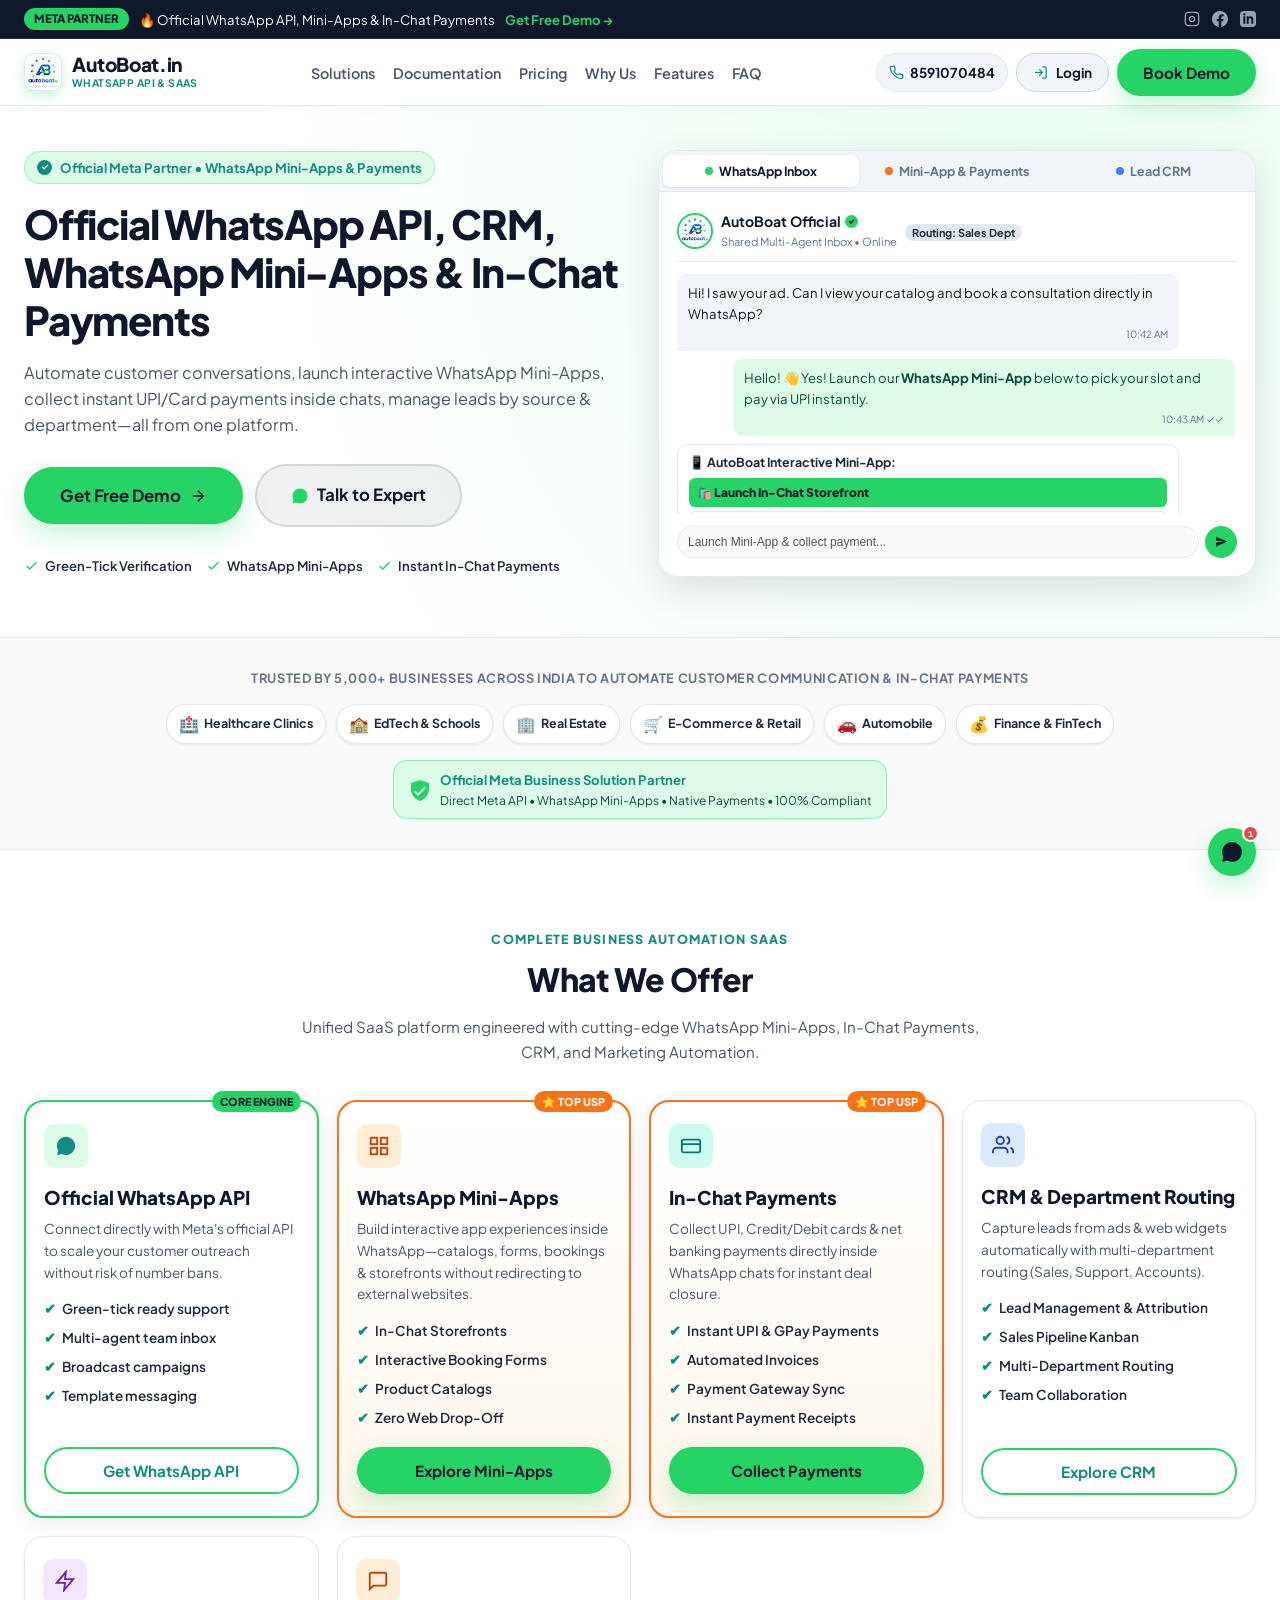
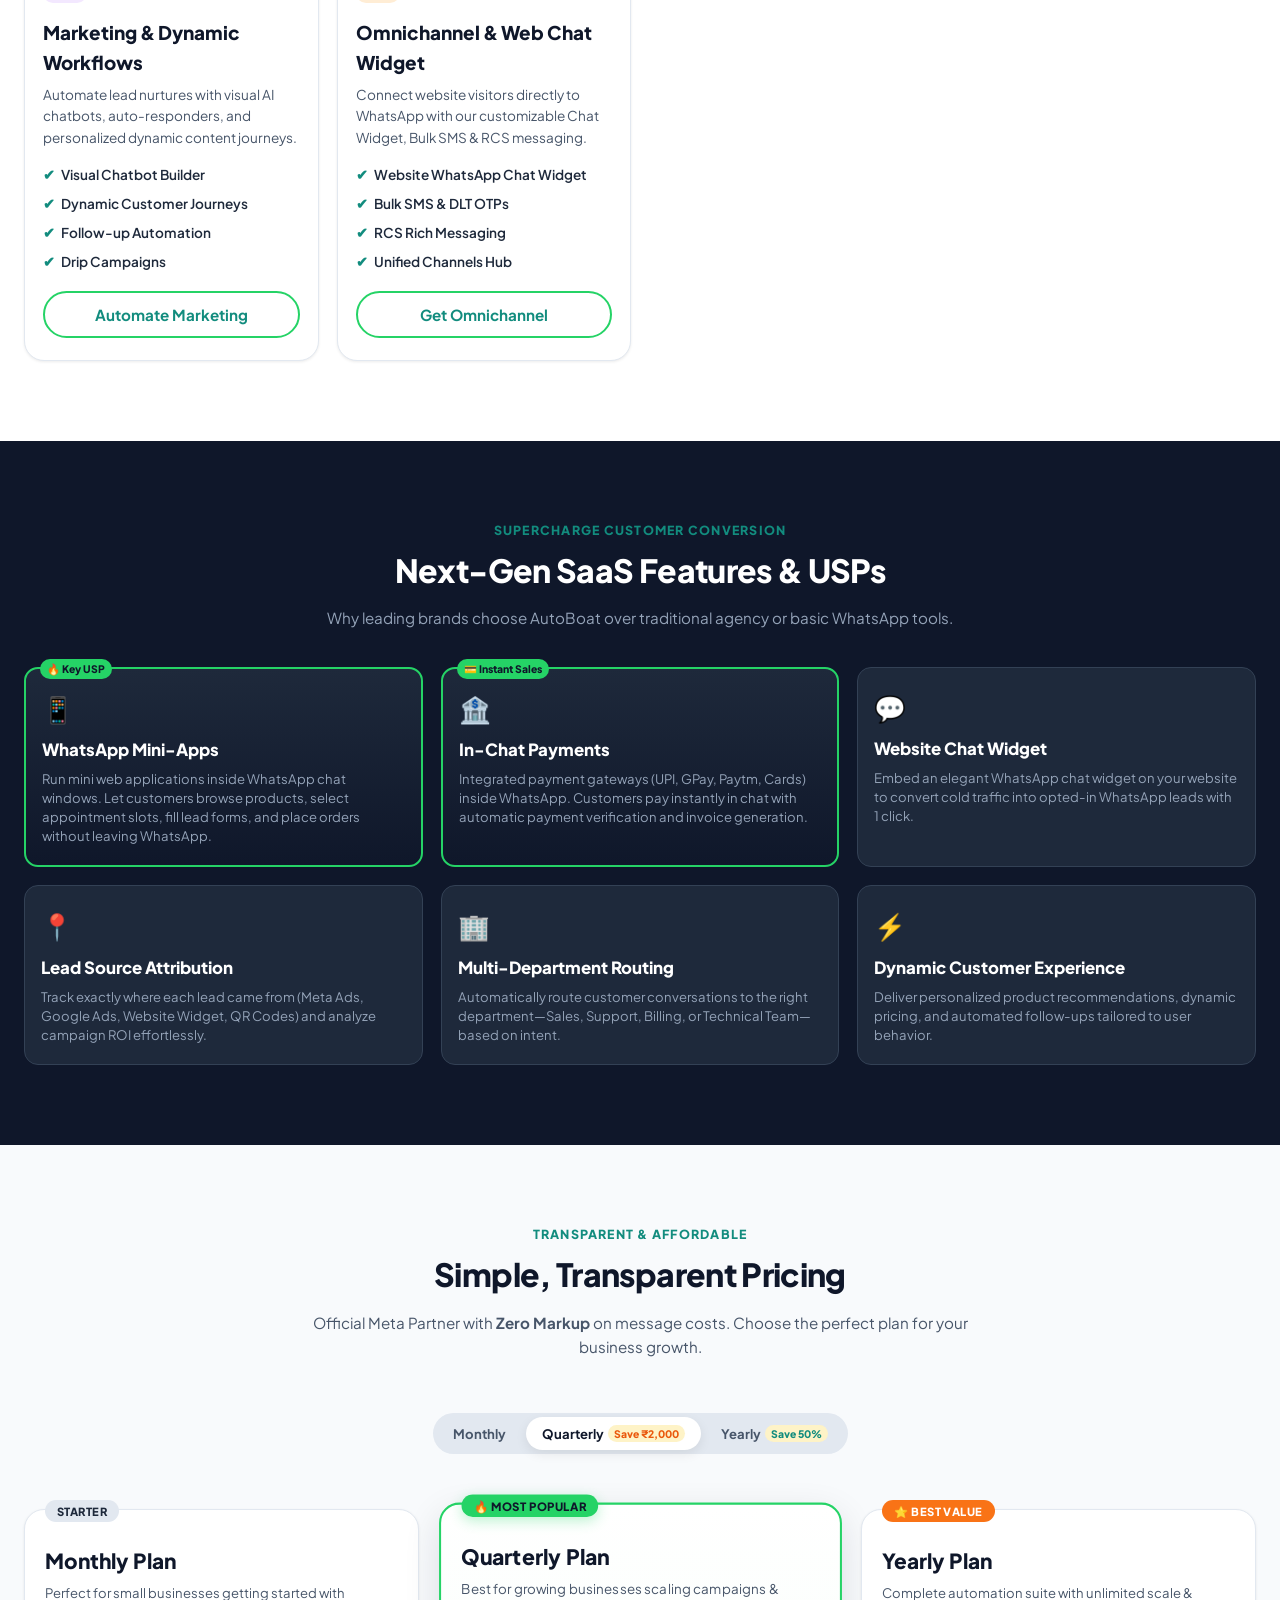
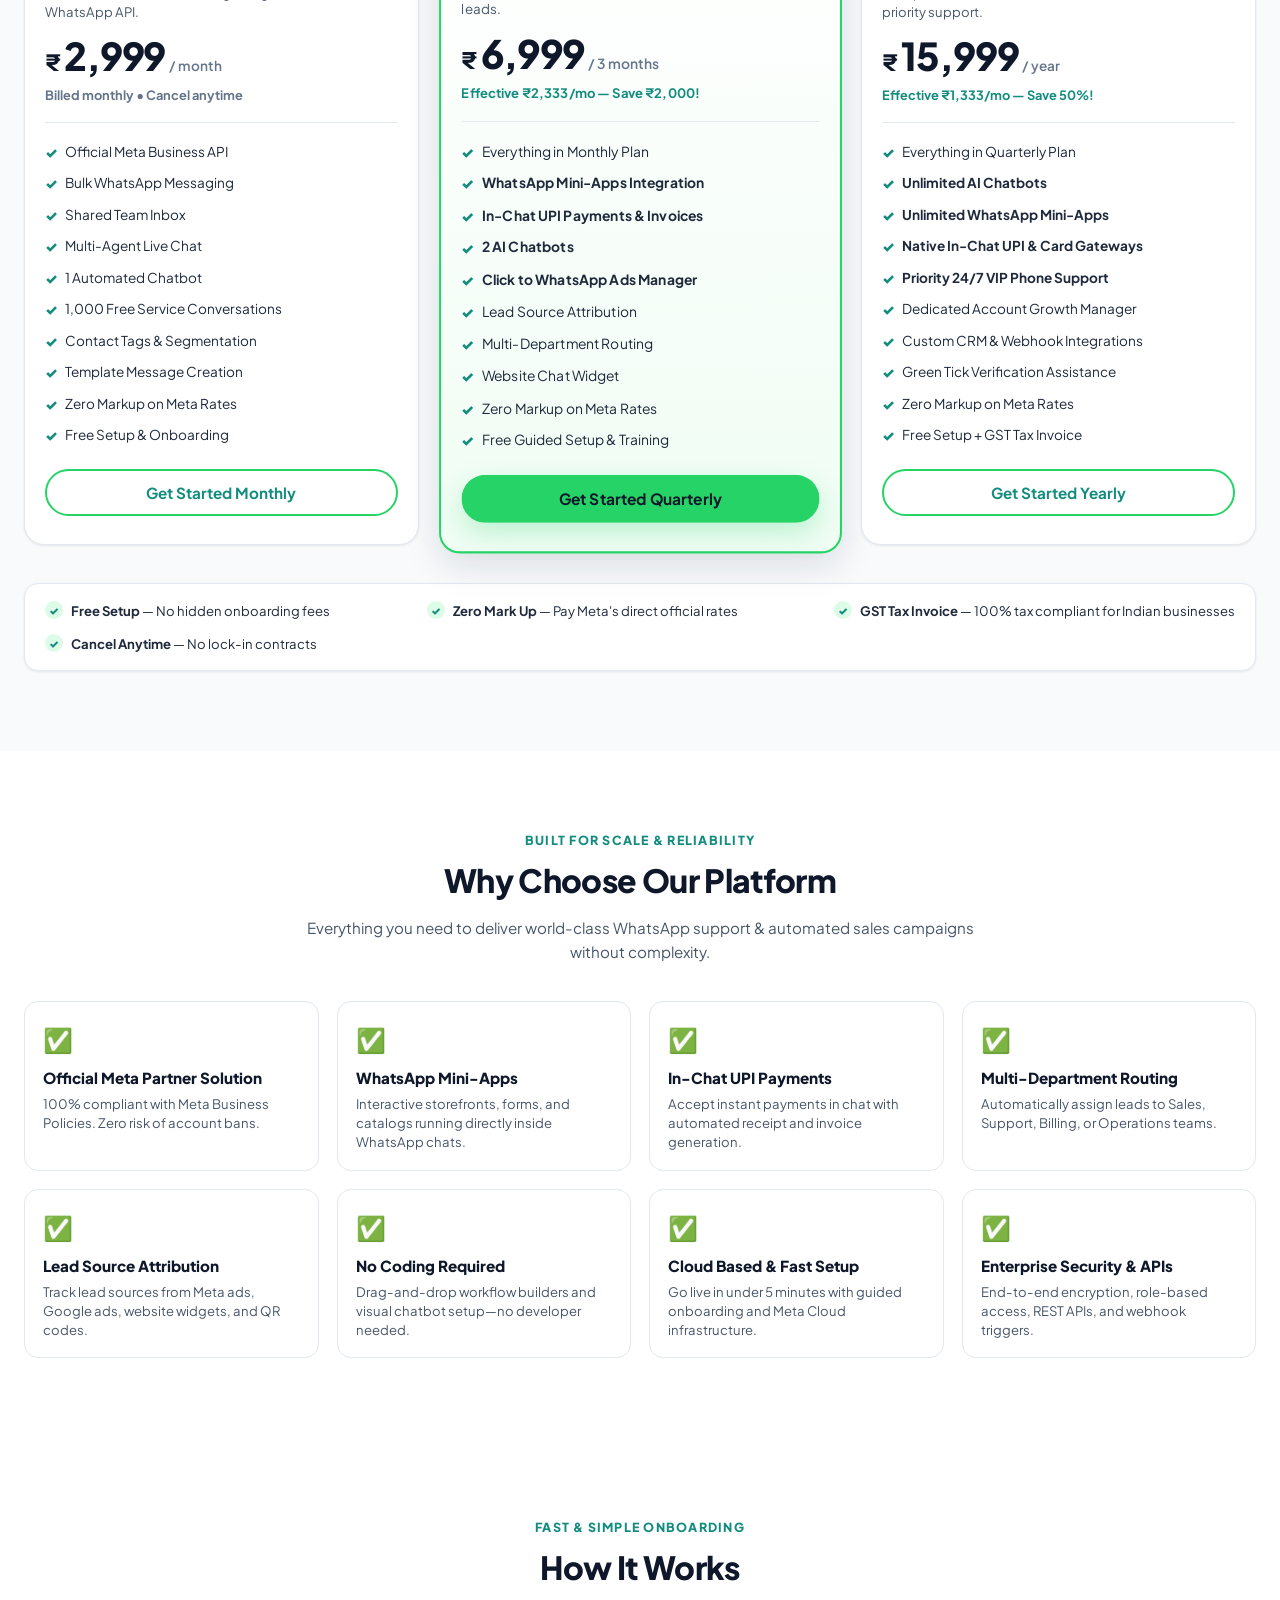
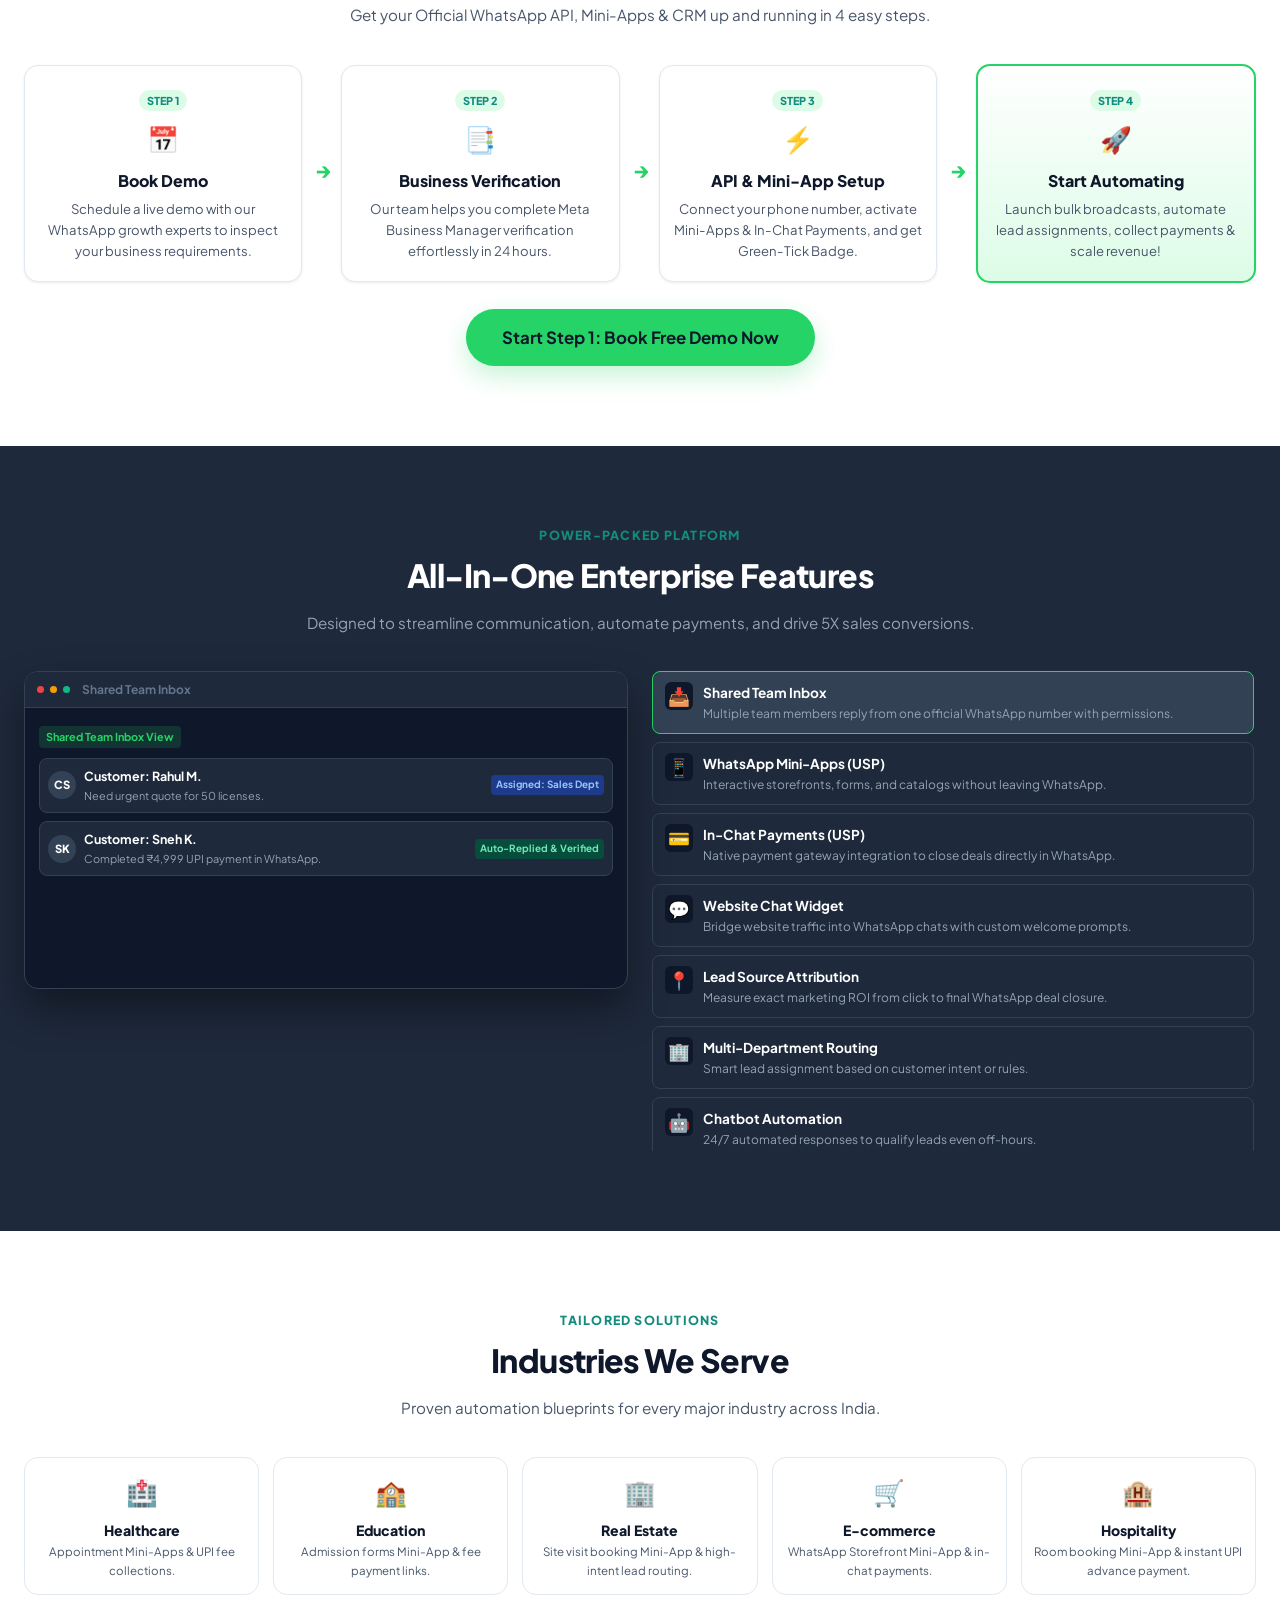
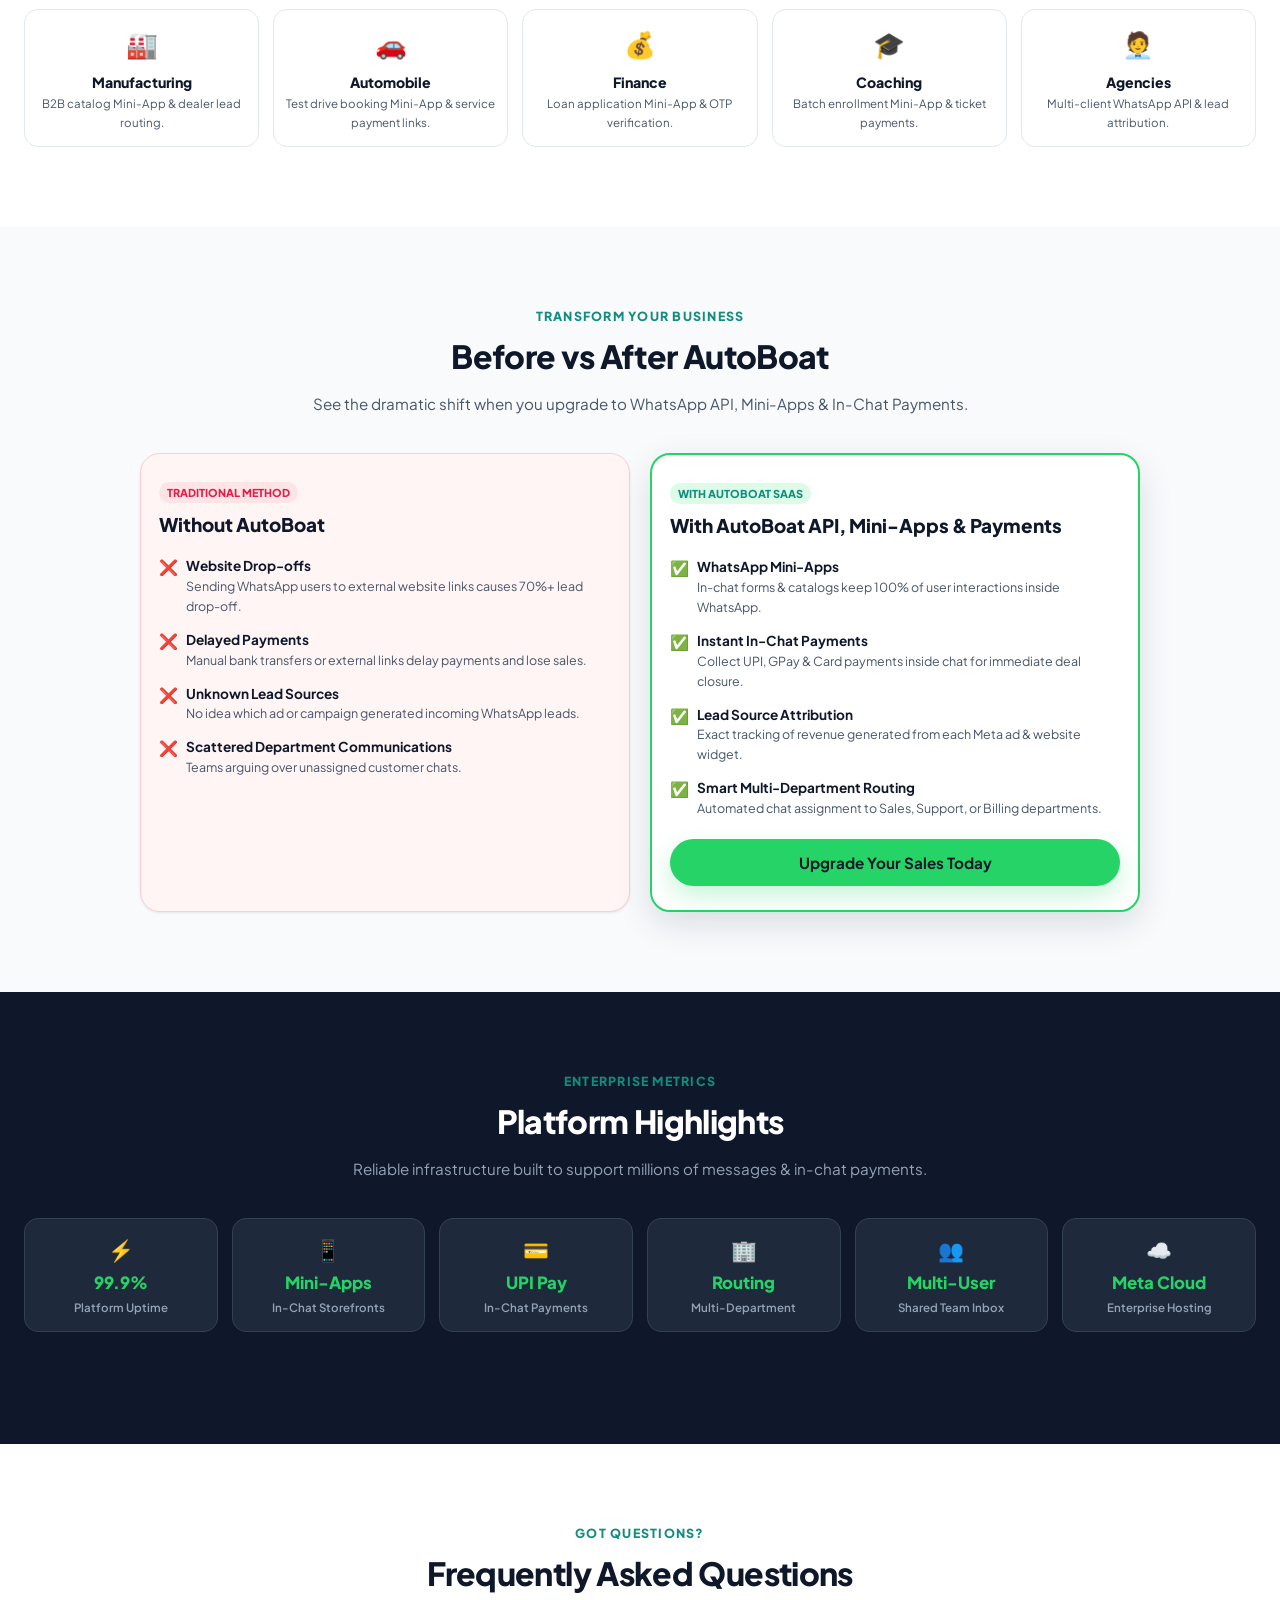
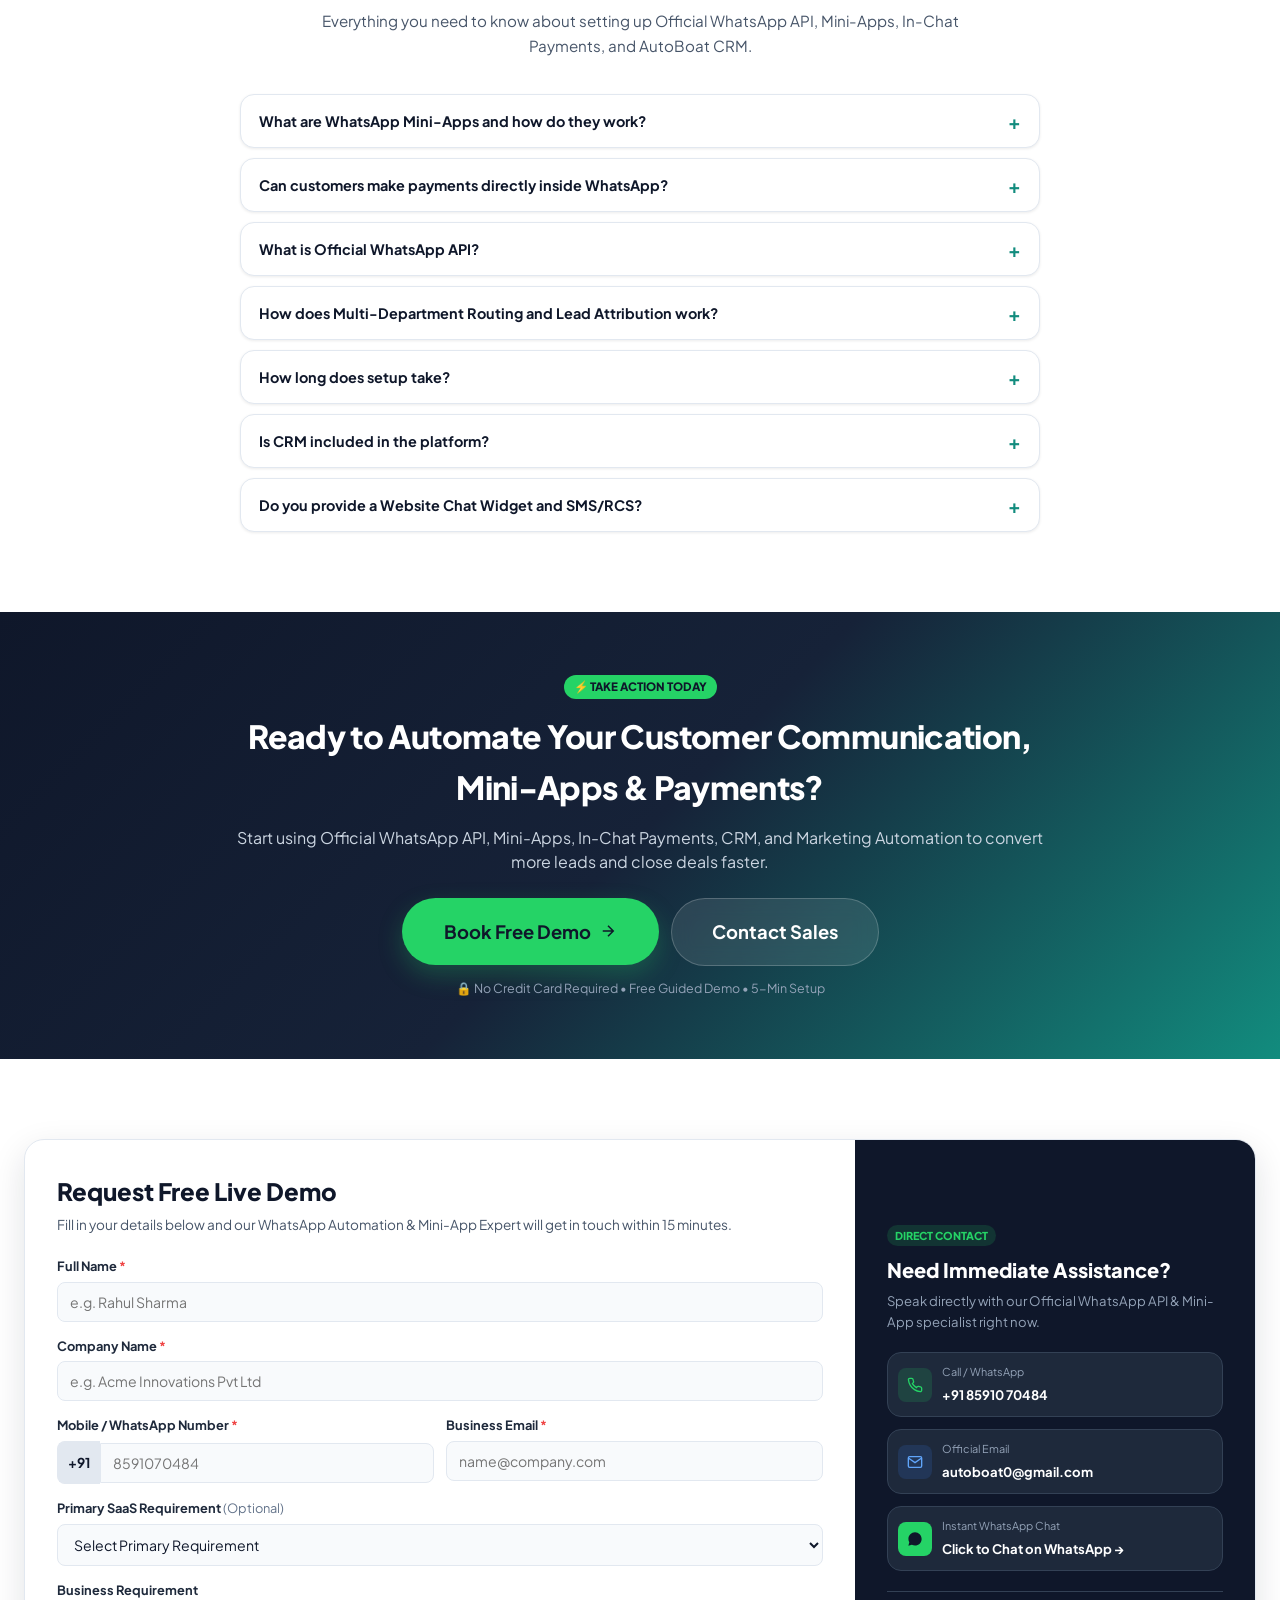
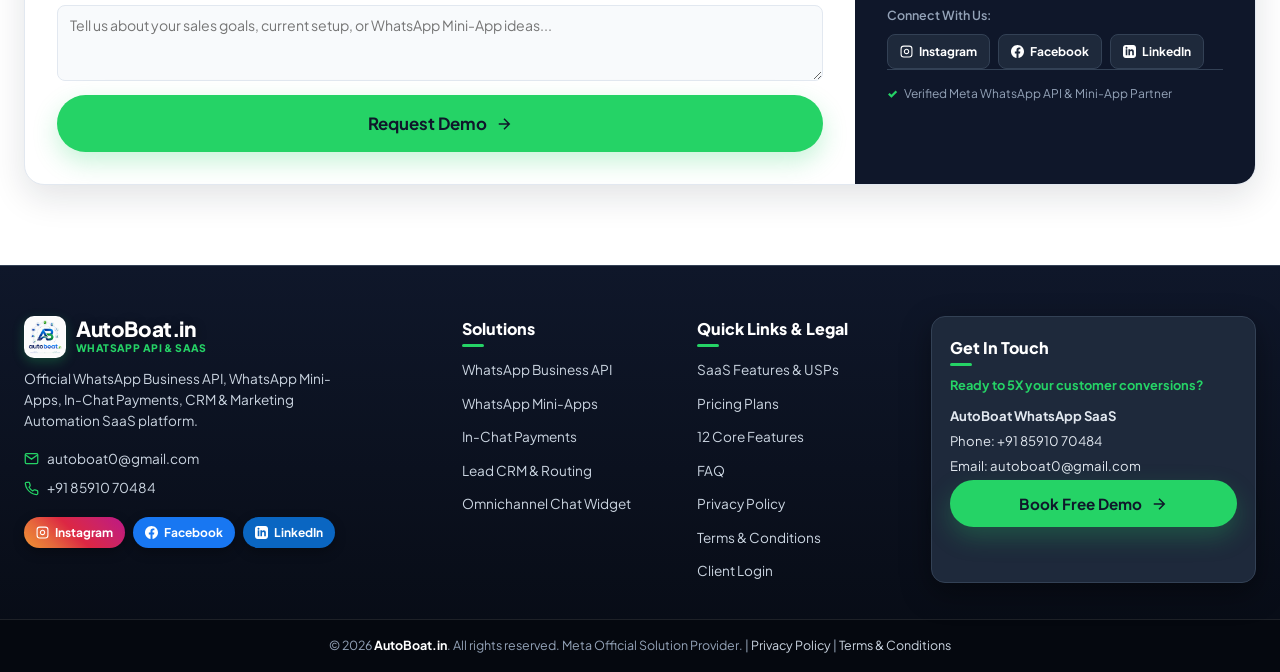
==== commit eb2f3c0e: "Add files via upload" ====
--- a/index.html
+++ b/index.html
@@ -21,8 +21,8 @@
   <div class="announcement-bar">
     <div class="container announcement-content">
       <div class="announcement-left">
-        <span class="badge-mini">Meta Official Partner</span>
-        <p>🔥 Launch WhatsApp Mini-Apps & In-Chat Payments! Get 5X Lead Conversion with Free Setup.</p>
+        <span class="badge-mini">Meta Partner</span>
+        <p>🔥 Official WhatsApp API, Mini-Apps & In-Chat Payments</p>
         <a href="#demo-form" class="announcement-link">Get Free Demo &rarr;</a>
       </div>
       <div class="announcement-socials">
@@ -50,7 +50,7 @@
         </div>
       </a>
 
-      <!-- Updated Header Navigation Order: Solutions → Documentation → Pricing → Why Us → Features → FAQ -->
+      <!-- Clean Single Navigation List -->
       <nav class="main-nav" id="mainNav">
         <ul class="nav-list">
           <li><a href="#offerings" class="nav-link">Solutions</a></li>
@@ -59,35 +59,23 @@
           <li><a href="#why-us" class="nav-link">Why Us</a></li>
           <li><a href="#features" class="nav-link">Features</a></li>
           <li><a href="#faq" class="nav-link">FAQ</a></li>
-          <li class="mobile-only-nav-item">
-            <a href="tel:8591070484" class="phone-link full-width">
-              <svg viewBox="0 0 24 24" fill="none" stroke="currentColor" stroke-width="2" class="icon-sm">
-                <path d="M22 16.92v3a2 2 0 0 1-2.18 2 19.79 19.79 0 0 1-8.63-3.07 19.5 19.5 0 0 1-6-6 19.79 19.79 0 0 1-3.07-8.67A2 2 0 0 1 4.11 2h3a2 2 0 0 1 2 1.72 12.84 12.84 0 0 0 .7 2.81 2 2 0 0 1-.45 2.11L8.09 9.91a16 16 0 0 0 6 6l1.27-1.27a2 2 0 0 1 2.11-.45 12.84 12.84 0 0 0 2.81.7A2 2 0 0 1 22 16.92z"/>
-              </svg>
-              <span>Call: 8591070484</span>
-            </a>
-          </li>
-          <li class="mobile-only-nav-item">
-            <button class="btn btn-primary full-width open-demo-modal">Book Free Demo</button>
-          </li>
         </ul>
       </nav>
 
       <div class="header-actions">
-        <a href="tel:8591070484" class="phone-link">
+        <a href="tel:8591070484" class="phone-link header-phone">
           <svg viewBox="0 0 24 24" fill="none" stroke="currentColor" stroke-width="2" class="icon-sm">
             <path d="M22 16.92v3a2 2 0 0 1-2.18 2 19.79 19.79 0 0 1-8.63-3.07 19.5 19.5 0 0 1-6-6 19.79 19.79 0 0 1-3.07-8.67A2 2 0 0 1 4.11 2h3a2 2 0 0 1 2 1.72 12.84 12.84 0 0 0 .7 2.81 2 2 0 0 1-.45 2.11L8.09 9.91a16 16 0 0 0 6 6l1.27-1.27a2 2 0 0 1 2.11-.45 12.84 12.84 0 0 0 2.81.7A2 2 0 0 1 22 16.92z"/>
           </svg>
           <span>8591070484</span>
         </a>
         
-        <!-- LOGIN BUTTON REDIRECTING TO https://wa.autoboat.in/login -->
         <a href="https://wa.autoboat.in/login" target="_blank" rel="noopener" class="btn btn-secondary btn-sm nav-login-btn">
           <svg viewBox="0 0 24 24" fill="none" stroke="currentColor" stroke-width="2" class="icon-sm"><path d="M15 3h4a2 2 0 0 1 2 2v14a2 2 0 0 1-2 2h-4"/><polyline points="10 17 15 12 10 7"/><line x1="15" y1="12" x2="3" y2="12"/></svg>
           <span>Login</span>
         </a>
 
-        <button class="btn btn-primary open-demo-modal">Book Demo</button>
+        <button class="btn btn-primary header-demo-btn open-demo-modal">Book Demo</button>
         
         <button class="mobile-menu-btn" id="mobileMenuBtn" aria-label="Toggle Navigation">
           <span></span><span></span><span></span>
@@ -457,7 +445,7 @@
       </div>
     </section>
 
-    <!-- PRICING SECTION WITH PROPER VISUAL SPACING -->
+    <!-- PRICING SECTION -->
     <section class="pricing-section section-padding bg-light" id="pricing">
       <div class="container">
         <div class="section-header text-center pricing-header">
--- a/styles.css
+++ b/styles.css
@@ -1,5 +1,5 @@
 /* ==========================================================================
-   AutoBoat.in - Official WhatsApp API & CRM Landing Page Styles
+   AutoBoat.in - Official WhatsApp API & CRM Mobile-First Responsive Stylesheet
    Theme Palette:
    - Primary WhatsApp Green: #25D366
    - Dark WhatsApp Green: #128C7E
@@ -40,7 +40,7 @@
   --transition: all 0.3s cubic-bezier(0.16, 1, 0.3, 1);
 }
 
-/* Reset & Strict Fluid Boundaries */
+/* Global Reset & Strict Mobile Boundaries */
 *, *::before, *::after {
   box-sizing: border-box;
   margin: 0;
@@ -49,7 +49,7 @@
 
 html, body {
   width: 100%;
-  max-width: 100%;
+  max-width: 100vw;
   overflow-x: hidden !important;
   position: relative;
 }
@@ -65,11 +65,12 @@
   color: var(--slate-dark);
   line-height: 1.6;
   -webkit-font-smoothing: antialiased;
+  -webkit-tap-highlight-color: transparent;
 }
 
 @media (max-width: 768px) {
   body {
-    padding-bottom: 70px;
+    padding-bottom: 72px; /* Clearance for sticky bottom bar */
   }
 }
 
@@ -86,9 +87,10 @@
 img, svg {
   max-width: 100%;
   height: auto;
-}
-
-/* Layout Container */
+  display: block;
+}
+
+/* Fluid Container System */
 .container {
   width: 100%;
   max-width: 1280px;
@@ -104,7 +106,7 @@
 }
 
 .section-padding {
-  padding: 90px 0;
+  padding: 80px 0;
 }
 
 @media (max-width: 768px) {
@@ -124,10 +126,6 @@
 .bg-navy { background-color: var(--navy-dark); }
 .bg-gradient-cta {
   background: linear-gradient(135deg, var(--navy-dark) 0%, #162238 50%, var(--wa-green-dark) 100%);
-}
-
-.mobile-only-nav-item {
-  display: none;
 }
 
 /* Buttons */
@@ -251,6 +249,7 @@
   padding: 8px 0;
   border-bottom: 1px solid rgba(255,255,255,0.08);
   width: 100%;
+  overflow: hidden;
 }
 
 .announcement-content {
@@ -325,7 +324,7 @@
   }
 }
 
-/* Site Header - Perfect Mobile Responsiveness */
+/* Header & Mobile Drawer Navigation */
 .site-header {
   position: sticky;
   top: 0;
@@ -342,7 +341,7 @@
   align-items: center;
   justify-content: space-between;
   gap: 12px;
-  height: 68px;
+  height: 66px;
   width: 100%;
 }
 
@@ -473,7 +472,7 @@
 
 /* HERO SECTION */
 .hero-section {
-  padding: 50px 0 70px;
+  padding: 44px 0 60px;
   background: radial-gradient(circle at 80% 20%, rgba(220, 252, 231, 0.6) 0%, rgba(255, 255, 255, 1) 70%);
   overflow: hidden;
   width: 100%;
@@ -569,7 +568,7 @@
   flex-shrink: 0;
 }
 
-/* Glass Panel */
+/* Glass Panel & Showcase */
 .glass-panel {
   background: rgba(255, 255, 255, 0.95);
   backdrop-filter: blur(20px);
@@ -644,7 +643,7 @@
   display: block;
 }
 
-/* PRICING SECTION & RESPONSIVE SWITCHER */
+/* PRICING SECTION */
 .pricing-section {
   background-color: var(--light-bg);
   width: 100%;
@@ -714,6 +713,7 @@
     max-width: 460px;
     margin-left: auto;
     margin-right: auto;
+    padding-top: 35px;
   }
 }
 
@@ -746,7 +746,7 @@
 
 @media (max-width: 992px) {
   .price-featured {
-    transform: none;
+    transform: none !important; /* CRITICAL: Disable scale transform on mobile to eliminate slider overflow */
   }
 }
 
@@ -1148,7 +1148,7 @@
   color: var(--white);
 }
 
-/* Chat Avatar Images */
+/* Chat Avatars & Components */
 .chat-avatar-img {
   width: 36px;
   height: 36px;
@@ -1164,7 +1164,6 @@
   object-fit: cover;
 }
 
-/* Mockup chat & UI elements */
 .mockup-chat-header { display: flex; align-items: center; gap: 8px; padding-bottom: 10px; border-bottom: 1px solid var(--border-light); margin-bottom: 12px; }
 .chat-avatar { width: 34px; height: 34px; background-color: var(--wa-green); color: var(--navy-dark); font-weight: 800; border-radius: 50%; display: flex; align-items: center; justify-content: center; position: relative; }
 .status-online { position: absolute; bottom: 0; right: 0; width: 8px; height: 8px; background-color: #22C55E; border: 2px solid var(--white); border-radius: 50%; }
@@ -1468,21 +1467,17 @@
 .wa-msg.bot-reply { background-color: #DCFCE7; }
 .wa-window-footer { padding: 8px; background: var(--white); }
 
-/* PERFECT RESPONSIVE NAVIGATION DRAWER FOR MOBILE (< 992px & < 768px) */
+/* PERFECT RESPONSIVE NAVIGATION DRAWER FOR MOBILE (< 992px) */
 @media (max-width: 992px) {
-  .header-actions .phone-link,
-  .header-actions .btn-primary {
-    display: none !important; /* Hide long phone and book demo from header bar on mobile so it never overflows */
-  }
-  
-  .mobile-only-nav-item {
-    display: block;
+  .header-phone,
+  .header-demo-btn {
+    display: none !important; /* CRITICAL: Hides extra phone and demo buttons from header bar so it fits 100% on mobile without duplicate items! */
   }
 
   .nav-list { 
     display: none; 
     position: absolute; 
-    top: 68px; 
+    top: 66px; 
     left: 0; 
     right: 0; 
     background-color: var(--white); 
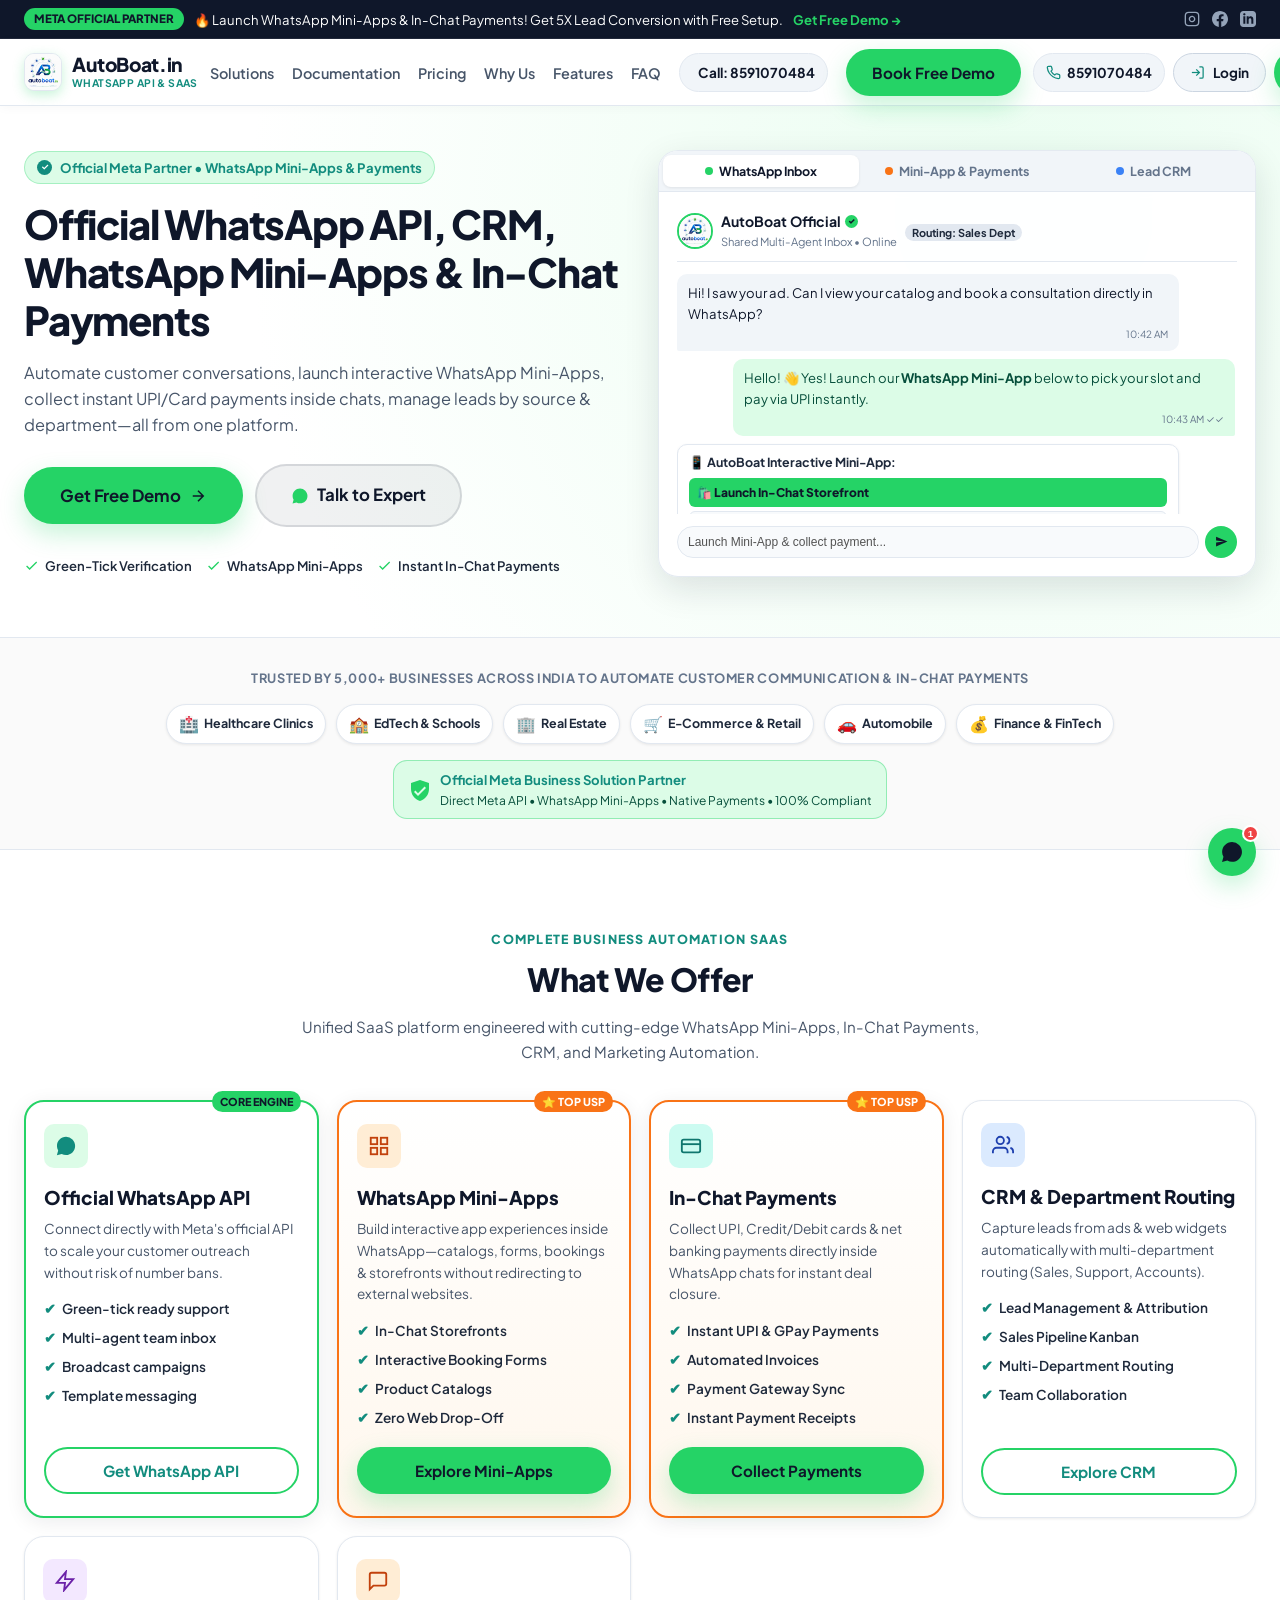
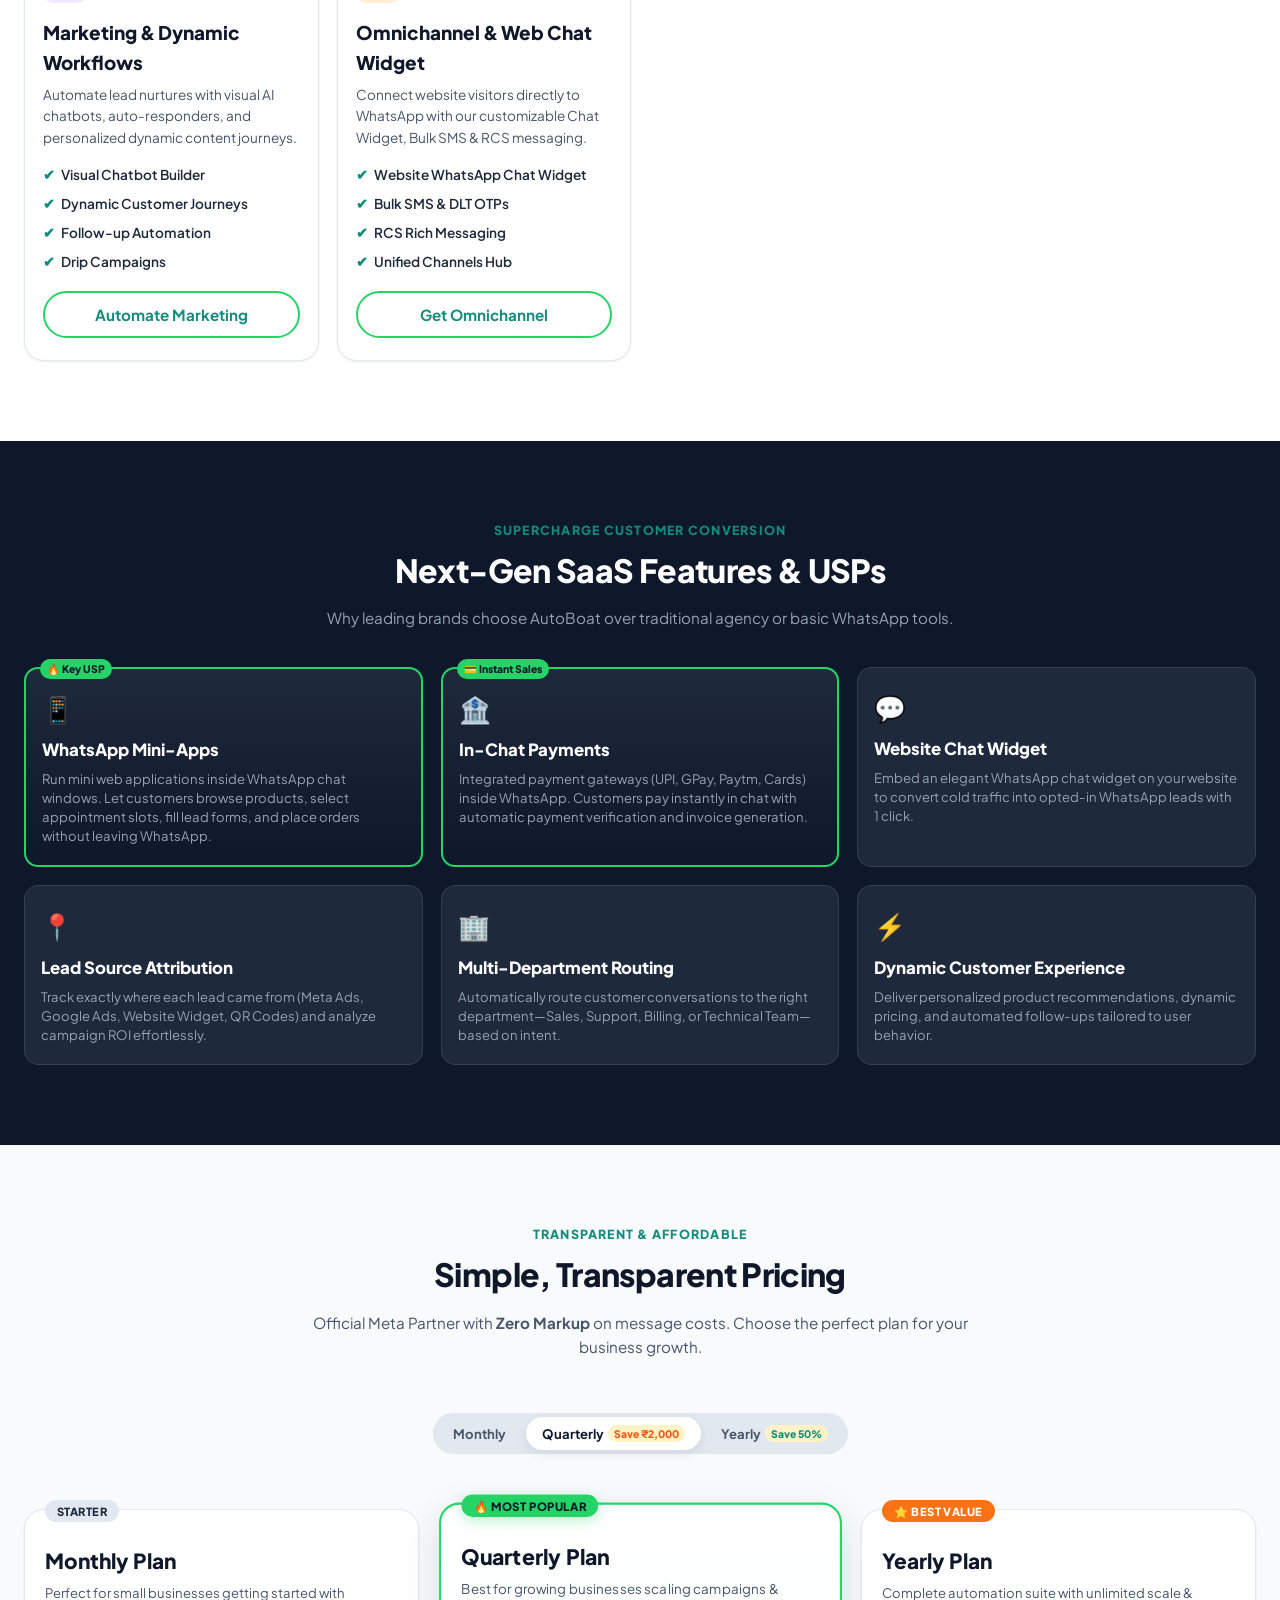
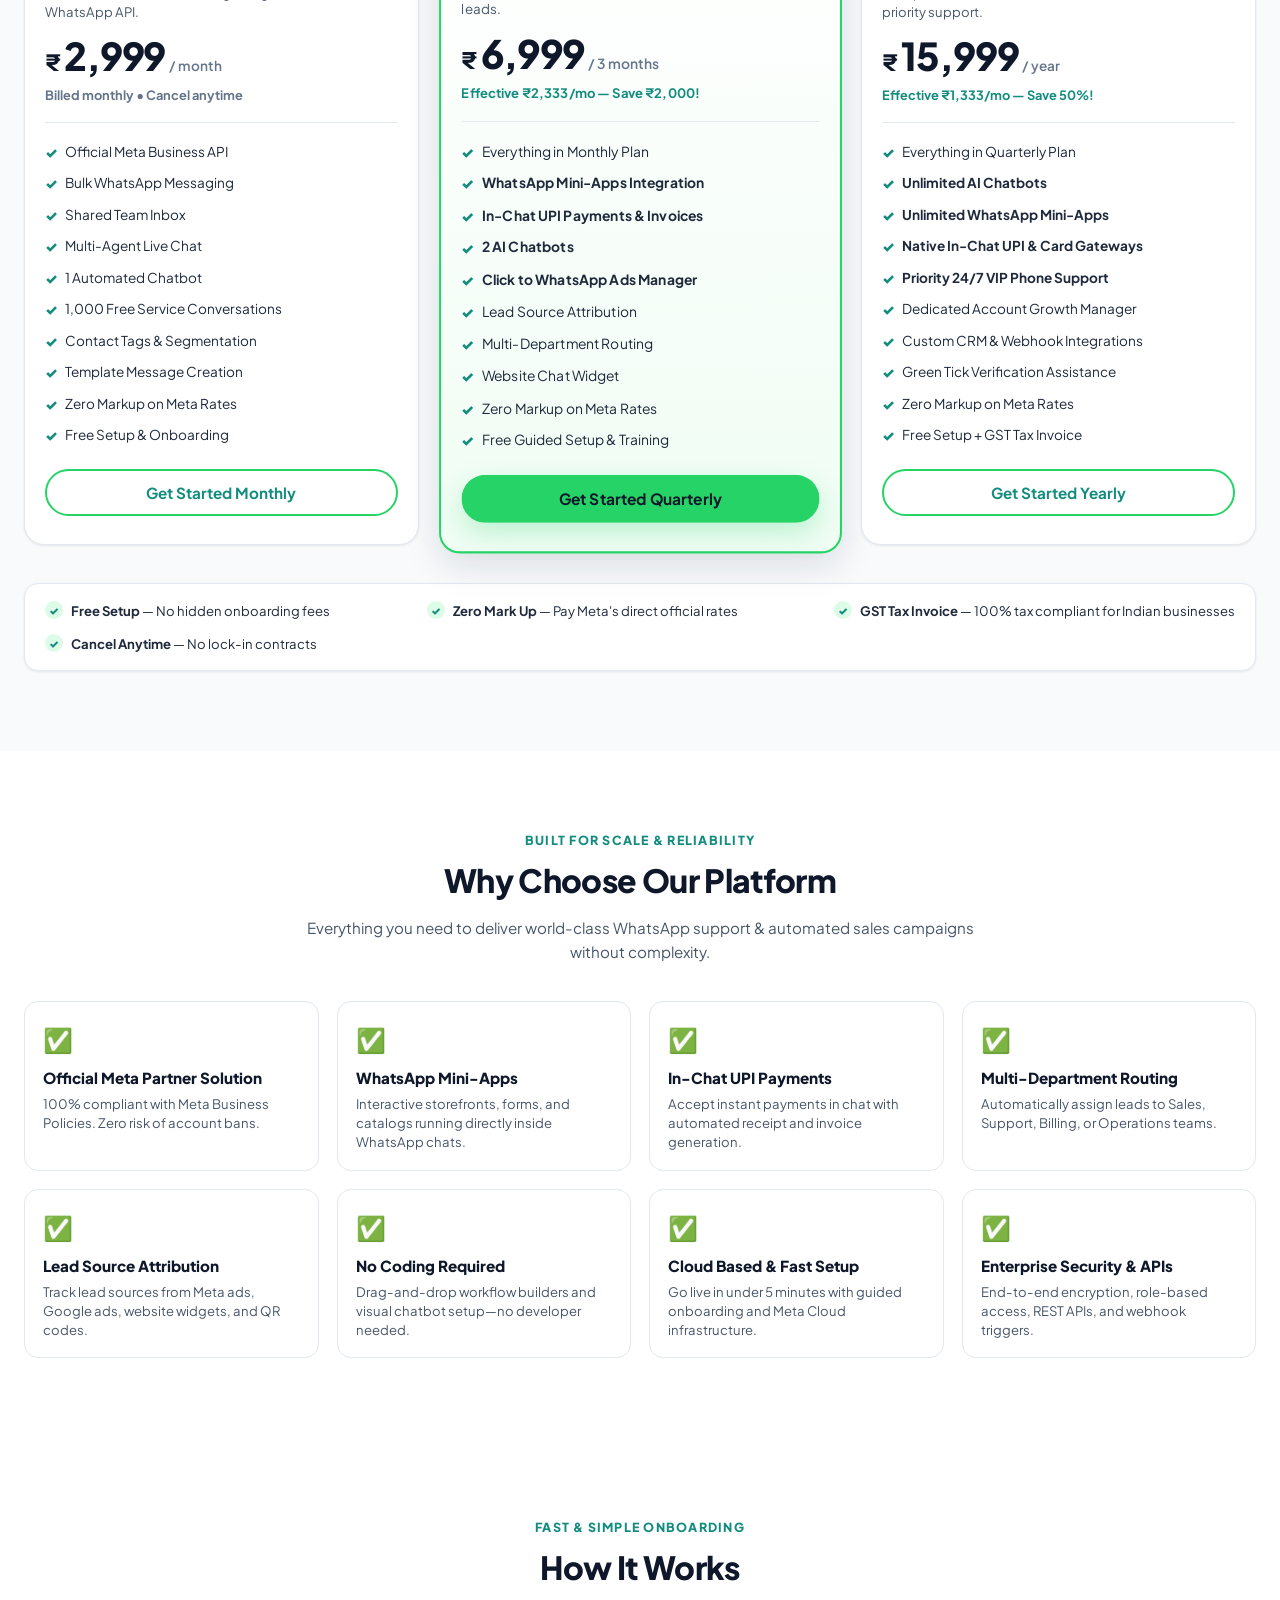
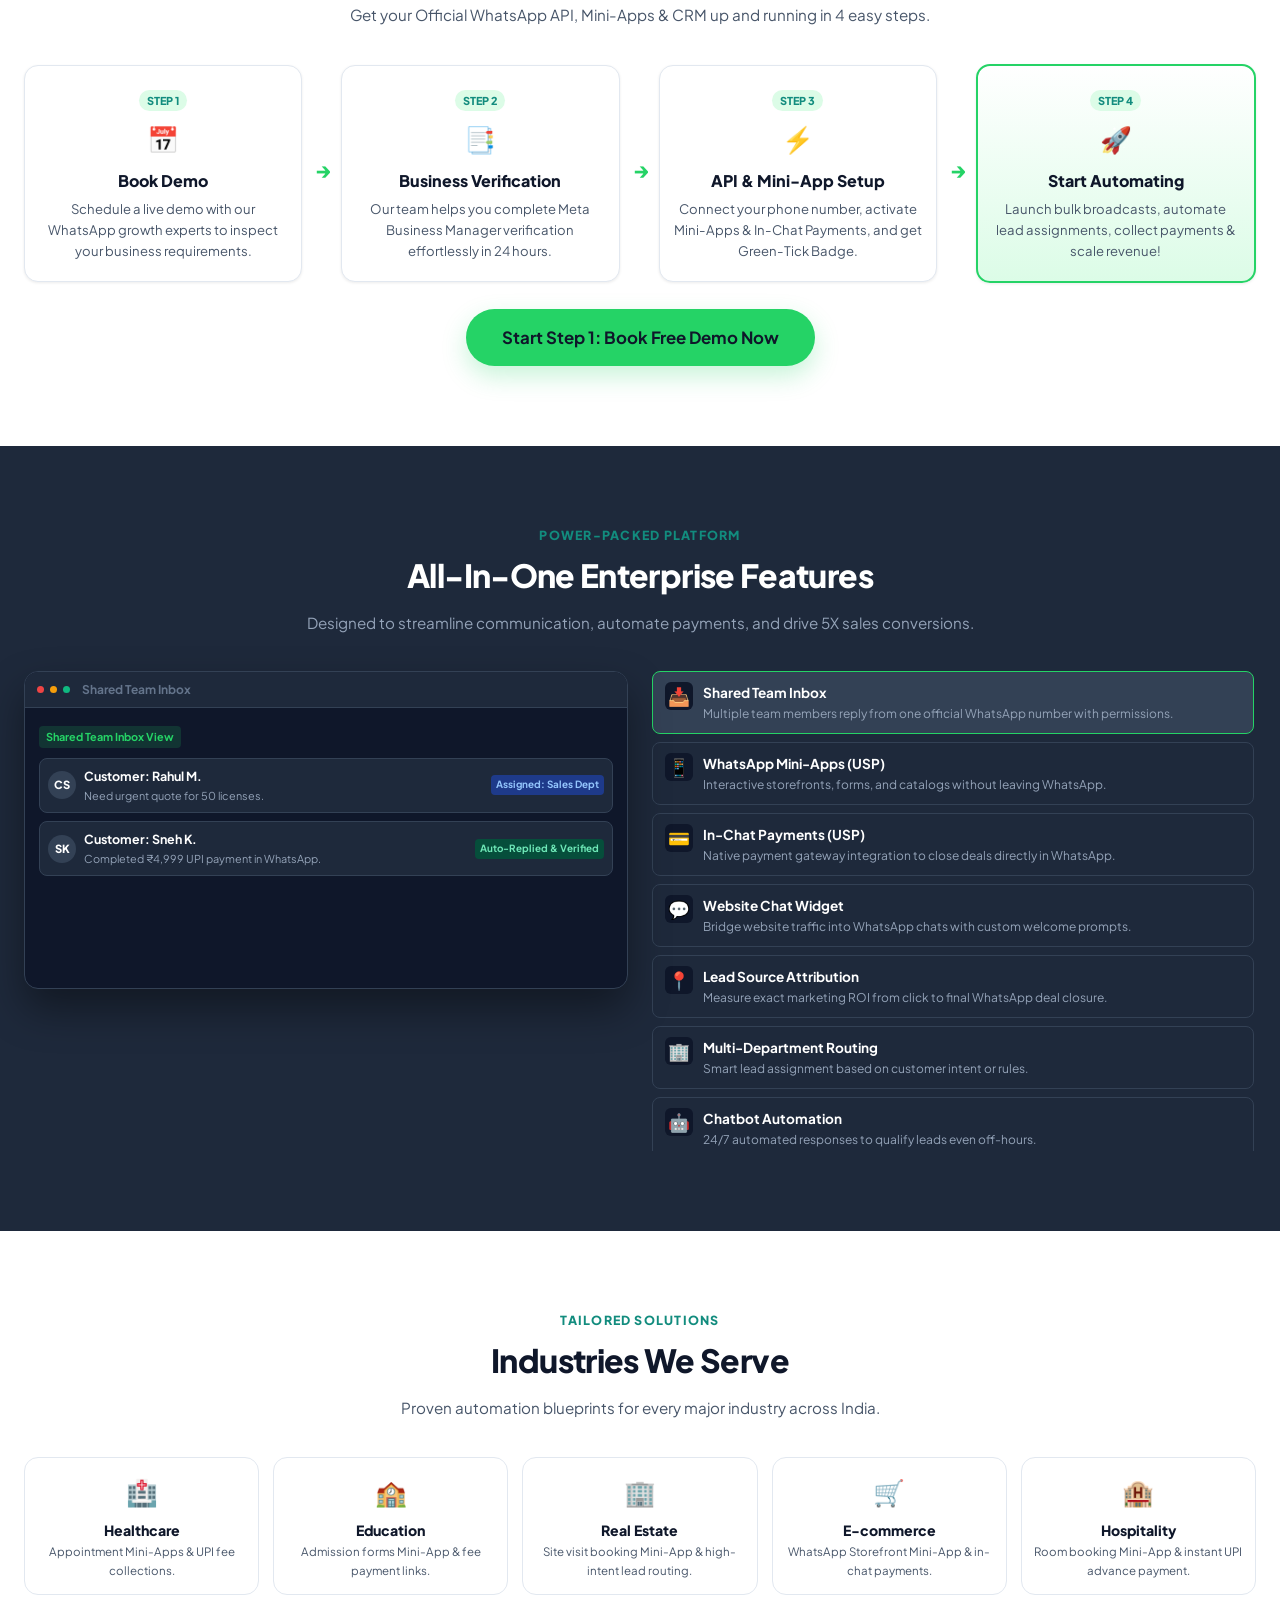
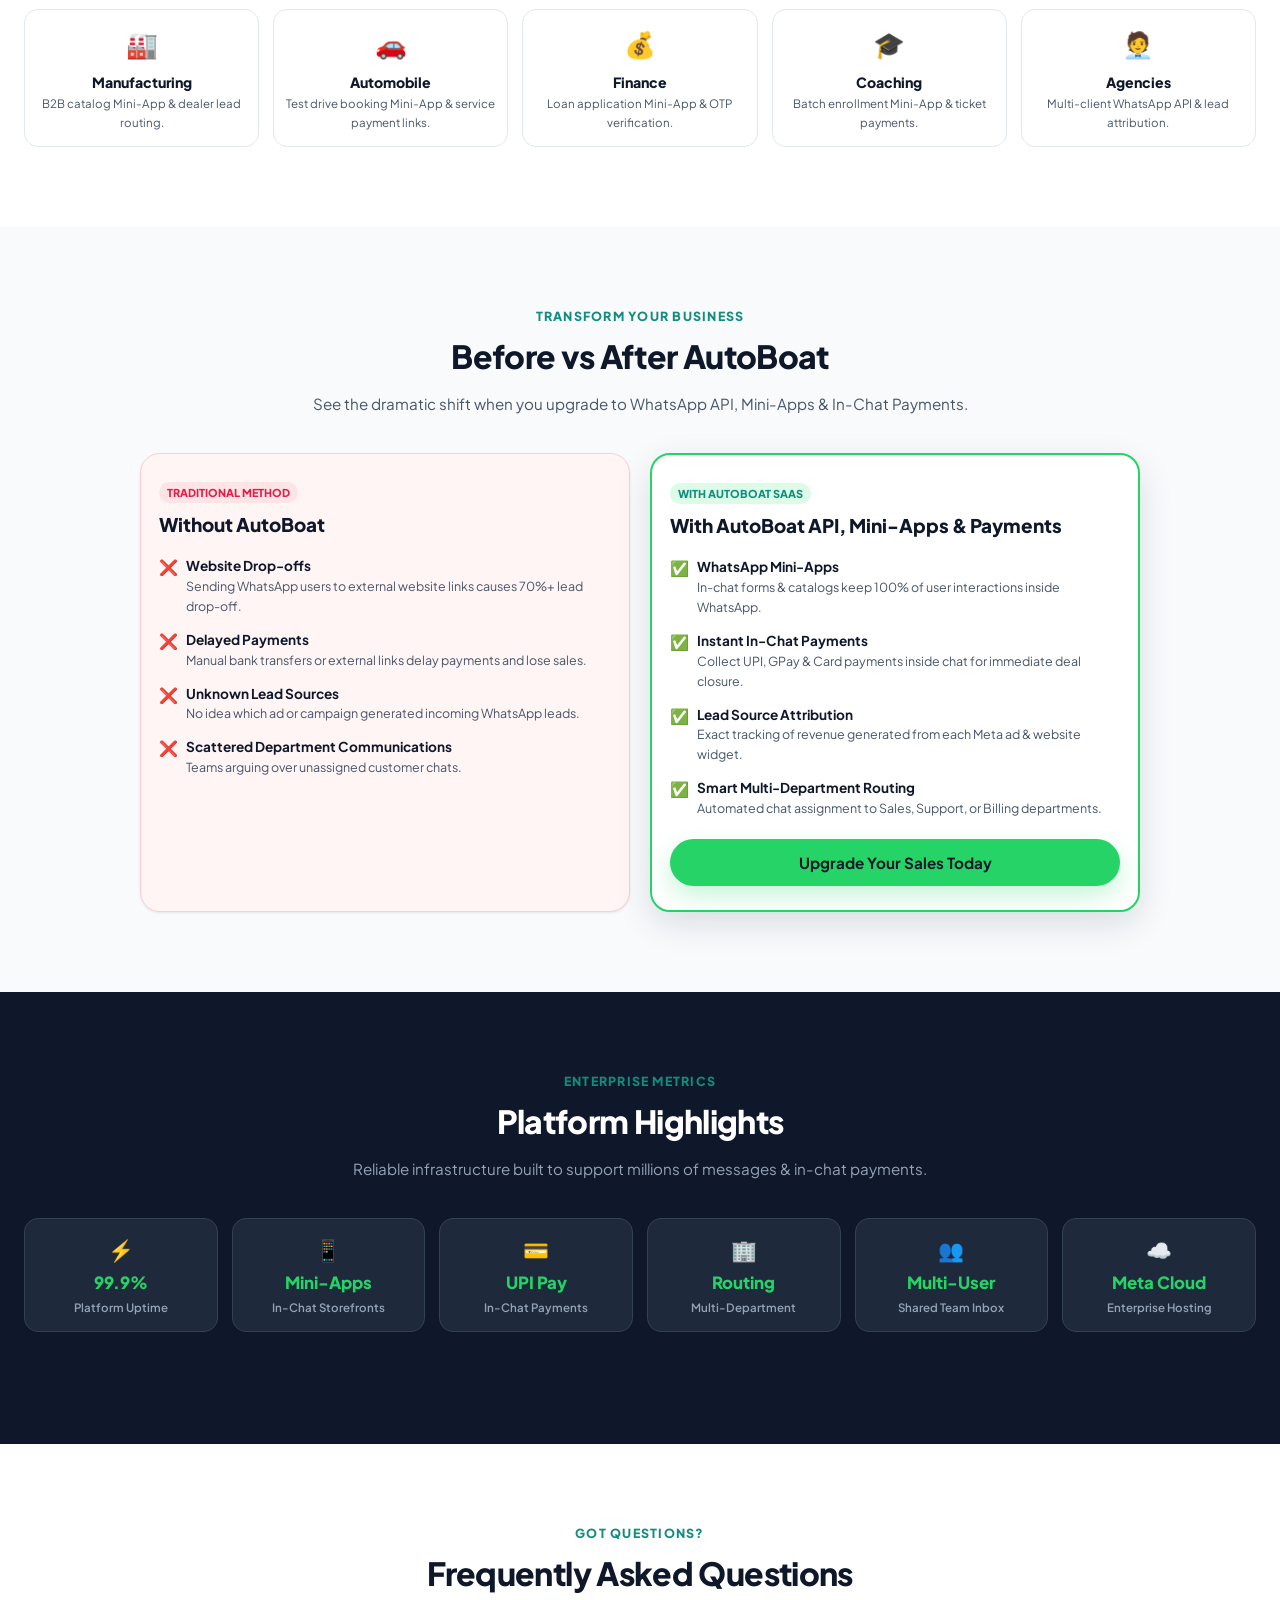
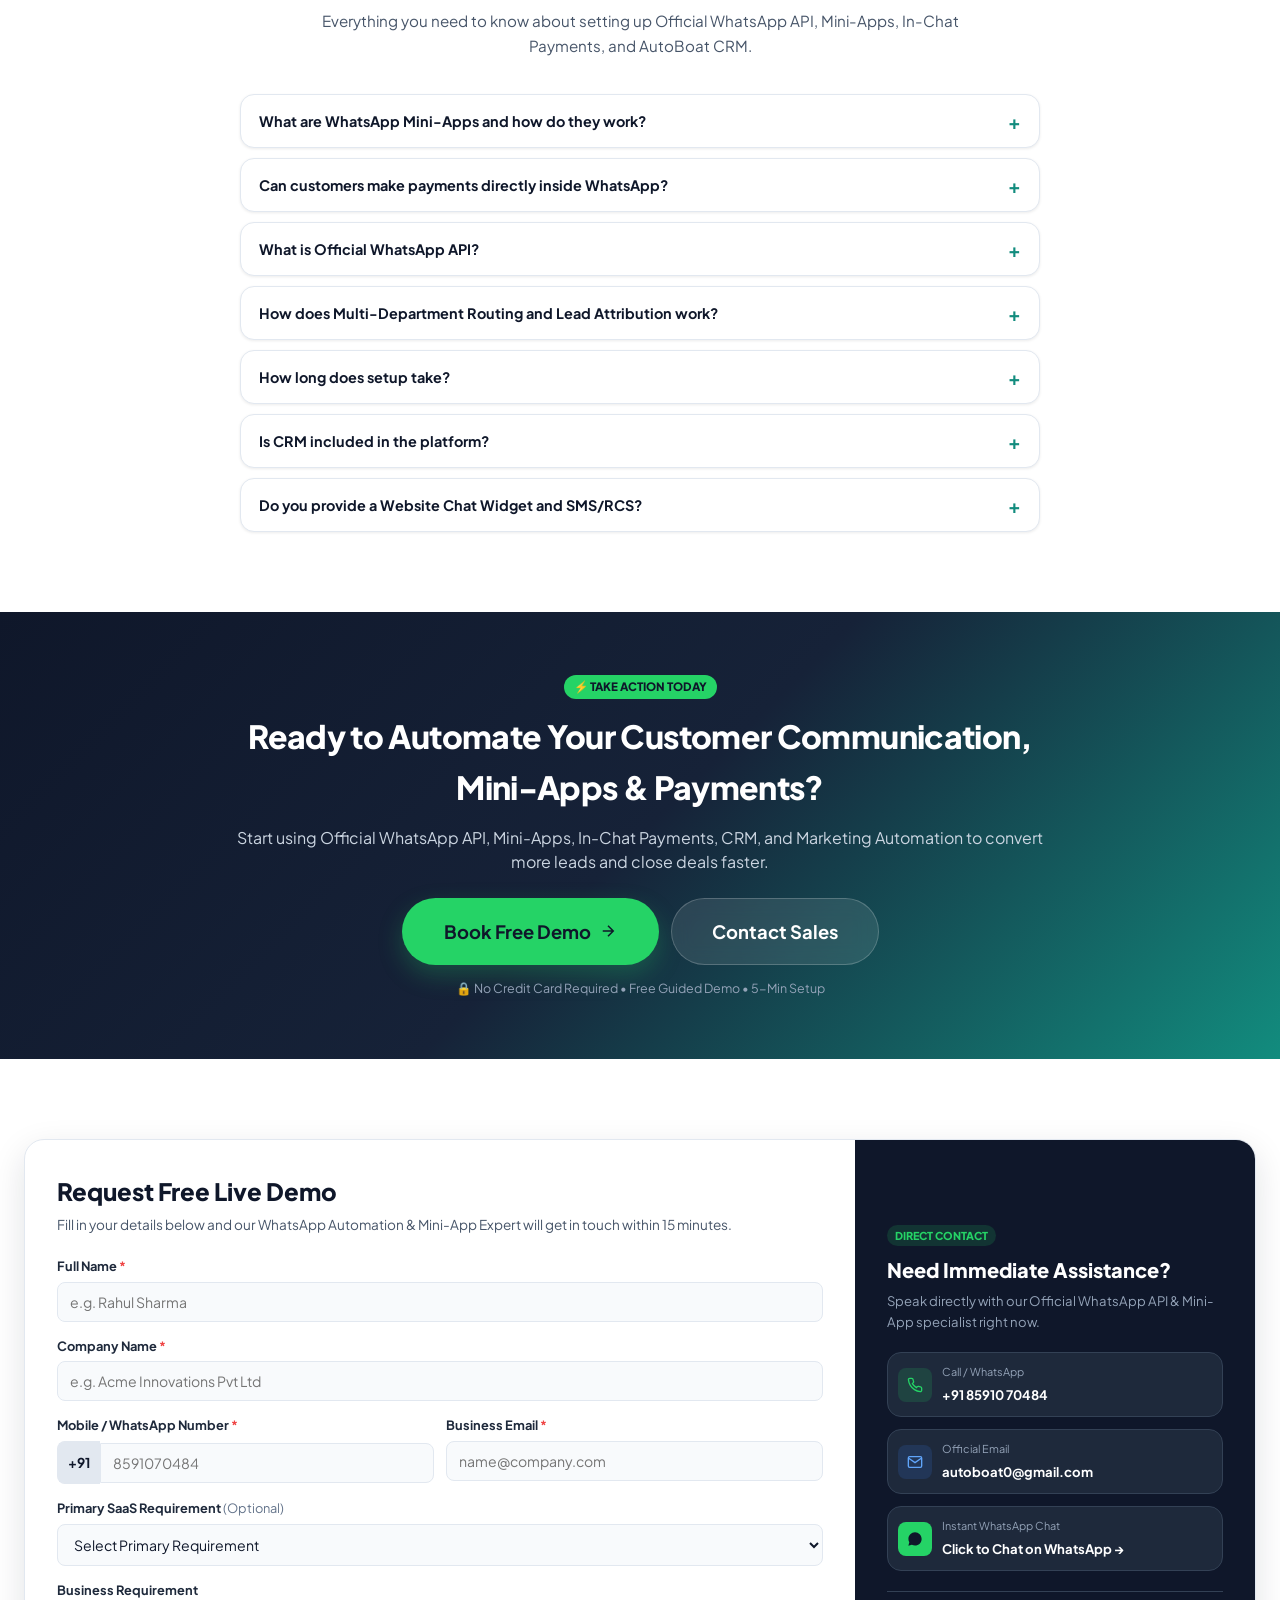
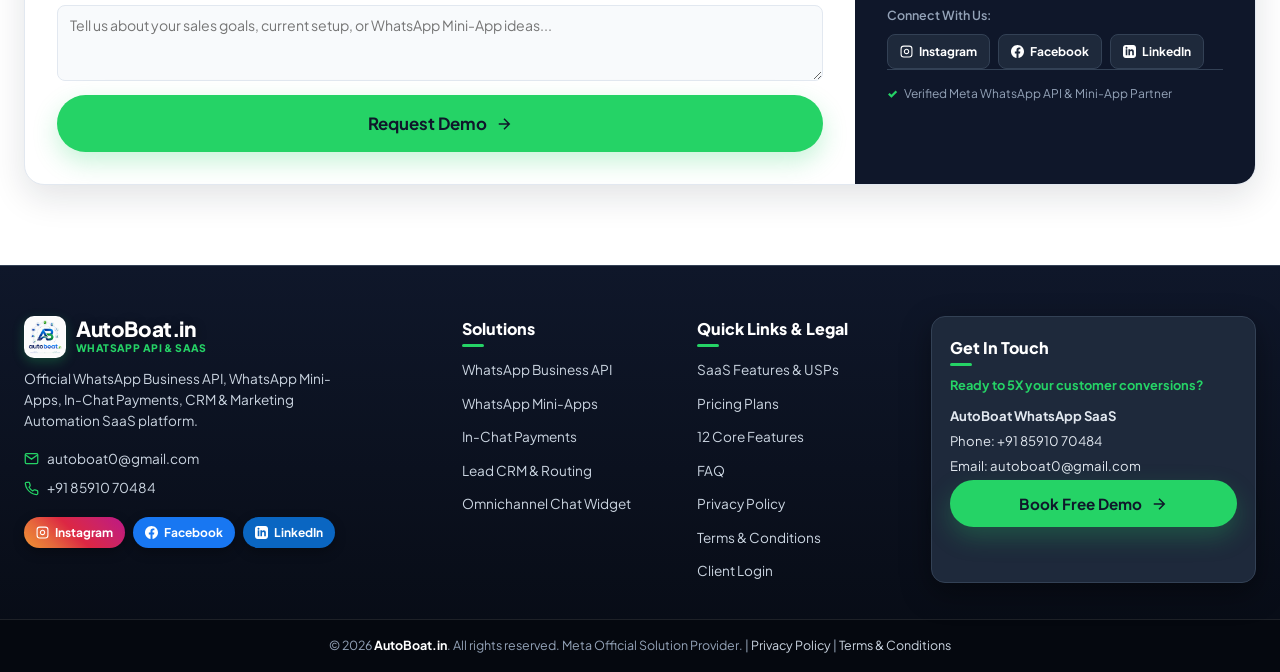
==== commit 14f950f6: "Add files via upload" ====
--- a/index.html
+++ b/index.html
@@ -21,8 +21,8 @@
   <div class="announcement-bar">
     <div class="container announcement-content">
       <div class="announcement-left">
-        <span class="badge-mini">Meta Partner</span>
-        <p>🔥 Official WhatsApp API, Mini-Apps & In-Chat Payments</p>
+        <span class="badge-mini">Meta Official Partner</span>
+        <p>🔥 Launch WhatsApp Mini-Apps & In-Chat Payments! Get 5X Lead Conversion with Free Setup.</p>
         <a href="#demo-form" class="announcement-link">Get Free Demo &rarr;</a>
       </div>
       <div class="announcement-socials">
@@ -50,7 +50,7 @@
         </div>
       </a>
 
-      <!-- Clean Single Navigation List -->
+      <!-- Updated Header Navigation Order: Solutions → Documentation → Pricing → Why Us → Features → FAQ -->
       <nav class="main-nav" id="mainNav">
         <ul class="nav-list">
           <li><a href="#offerings" class="nav-link">Solutions</a></li>
@@ -59,23 +59,35 @@
           <li><a href="#why-us" class="nav-link">Why Us</a></li>
           <li><a href="#features" class="nav-link">Features</a></li>
           <li><a href="#faq" class="nav-link">FAQ</a></li>
+          <li class="mobile-only-nav-item">
+            <a href="tel:8591070484" class="phone-link full-width">
+              <svg viewBox="0 0 24 24" fill="none" stroke="currentColor" stroke-width="2" class="icon-sm">
+                <path d="M22 16.92v3a2 2 0 0 1-2.18 2 19.79 19.79 0 0 1-8.63-3.07 19.5 19.5 0 0 1-6-6 19.79 19.79 0 0 1-3.07-8.67A2 2 0 0 1 4.11 2h3a2 2 0 0 1 2 1.72 12.84 12.84 0 0 0 .7 2.81 2 2 0 0 1-.45 2.11L8.09 9.91a16 16 0 0 0 6 6l1.27-1.27a2 2 0 0 1 2.11-.45 12.84 12.84 0 0 0 2.81.7A2 2 0 0 1 22 16.92z"/>
+              </svg>
+              <span>Call: 8591070484</span>
+            </a>
+          </li>
+          <li class="mobile-only-nav-item">
+            <button class="btn btn-primary full-width open-demo-modal">Book Free Demo</button>
+          </li>
         </ul>
       </nav>
 
       <div class="header-actions">
-        <a href="tel:8591070484" class="phone-link header-phone">
+        <a href="tel:8591070484" class="phone-link">
           <svg viewBox="0 0 24 24" fill="none" stroke="currentColor" stroke-width="2" class="icon-sm">
             <path d="M22 16.92v3a2 2 0 0 1-2.18 2 19.79 19.79 0 0 1-8.63-3.07 19.5 19.5 0 0 1-6-6 19.79 19.79 0 0 1-3.07-8.67A2 2 0 0 1 4.11 2h3a2 2 0 0 1 2 1.72 12.84 12.84 0 0 0 .7 2.81 2 2 0 0 1-.45 2.11L8.09 9.91a16 16 0 0 0 6 6l1.27-1.27a2 2 0 0 1 2.11-.45 12.84 12.84 0 0 0 2.81.7A2 2 0 0 1 22 16.92z"/>
           </svg>
           <span>8591070484</span>
         </a>
         
+        <!-- LOGIN BUTTON REDIRECTING TO https://wa.autoboat.in/login -->
         <a href="https://wa.autoboat.in/login" target="_blank" rel="noopener" class="btn btn-secondary btn-sm nav-login-btn">
           <svg viewBox="0 0 24 24" fill="none" stroke="currentColor" stroke-width="2" class="icon-sm"><path d="M15 3h4a2 2 0 0 1 2 2v14a2 2 0 0 1-2 2h-4"/><polyline points="10 17 15 12 10 7"/><line x1="15" y1="12" x2="3" y2="12"/></svg>
           <span>Login</span>
         </a>
 
-        <button class="btn btn-primary header-demo-btn open-demo-modal">Book Demo</button>
+        <button class="btn btn-primary open-demo-modal">Book Demo</button>
         
         <button class="mobile-menu-btn" id="mobileMenuBtn" aria-label="Toggle Navigation">
           <span></span><span></span><span></span>
@@ -445,7 +457,7 @@
       </div>
     </section>
 
-    <!-- PRICING SECTION -->
+    <!-- PRICING SECTION WITH PROPER VISUAL SPACING -->
     <section class="pricing-section section-padding bg-light" id="pricing">
       <div class="container">
         <div class="section-header text-center pricing-header">
